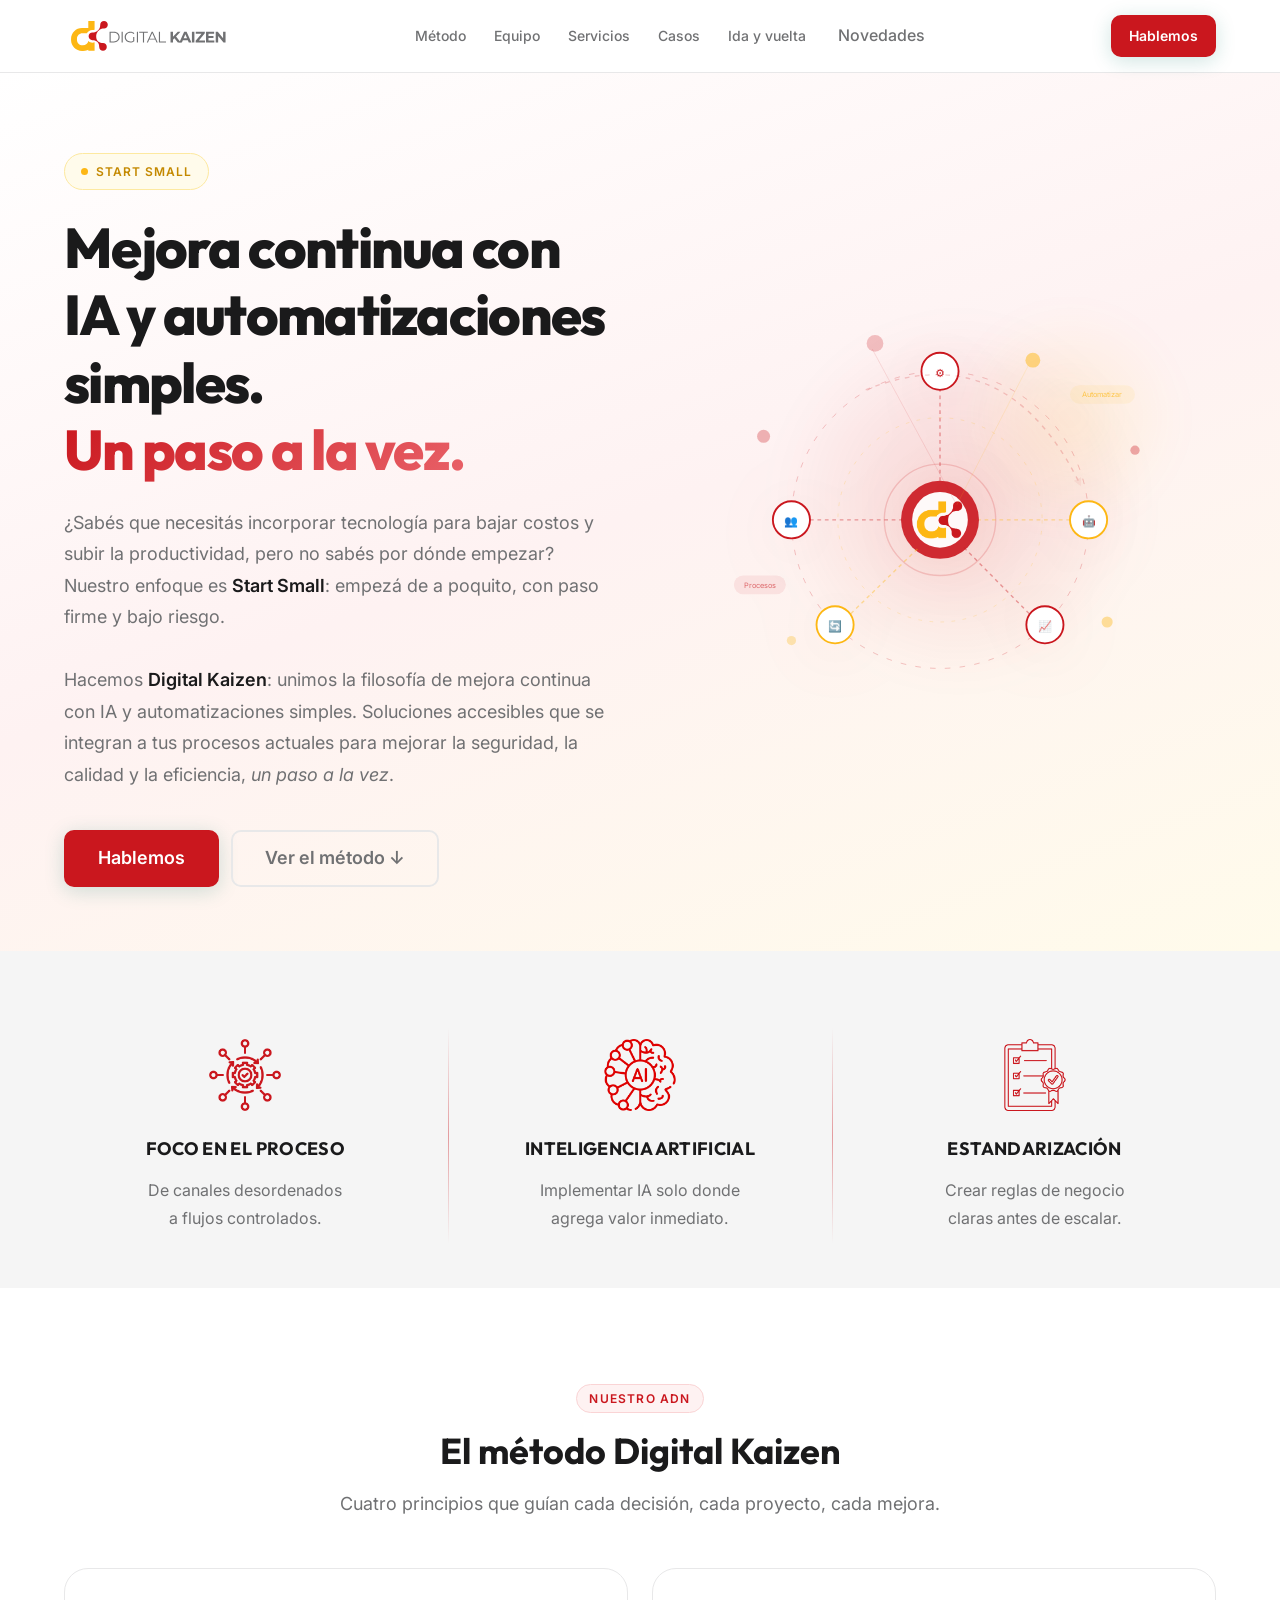
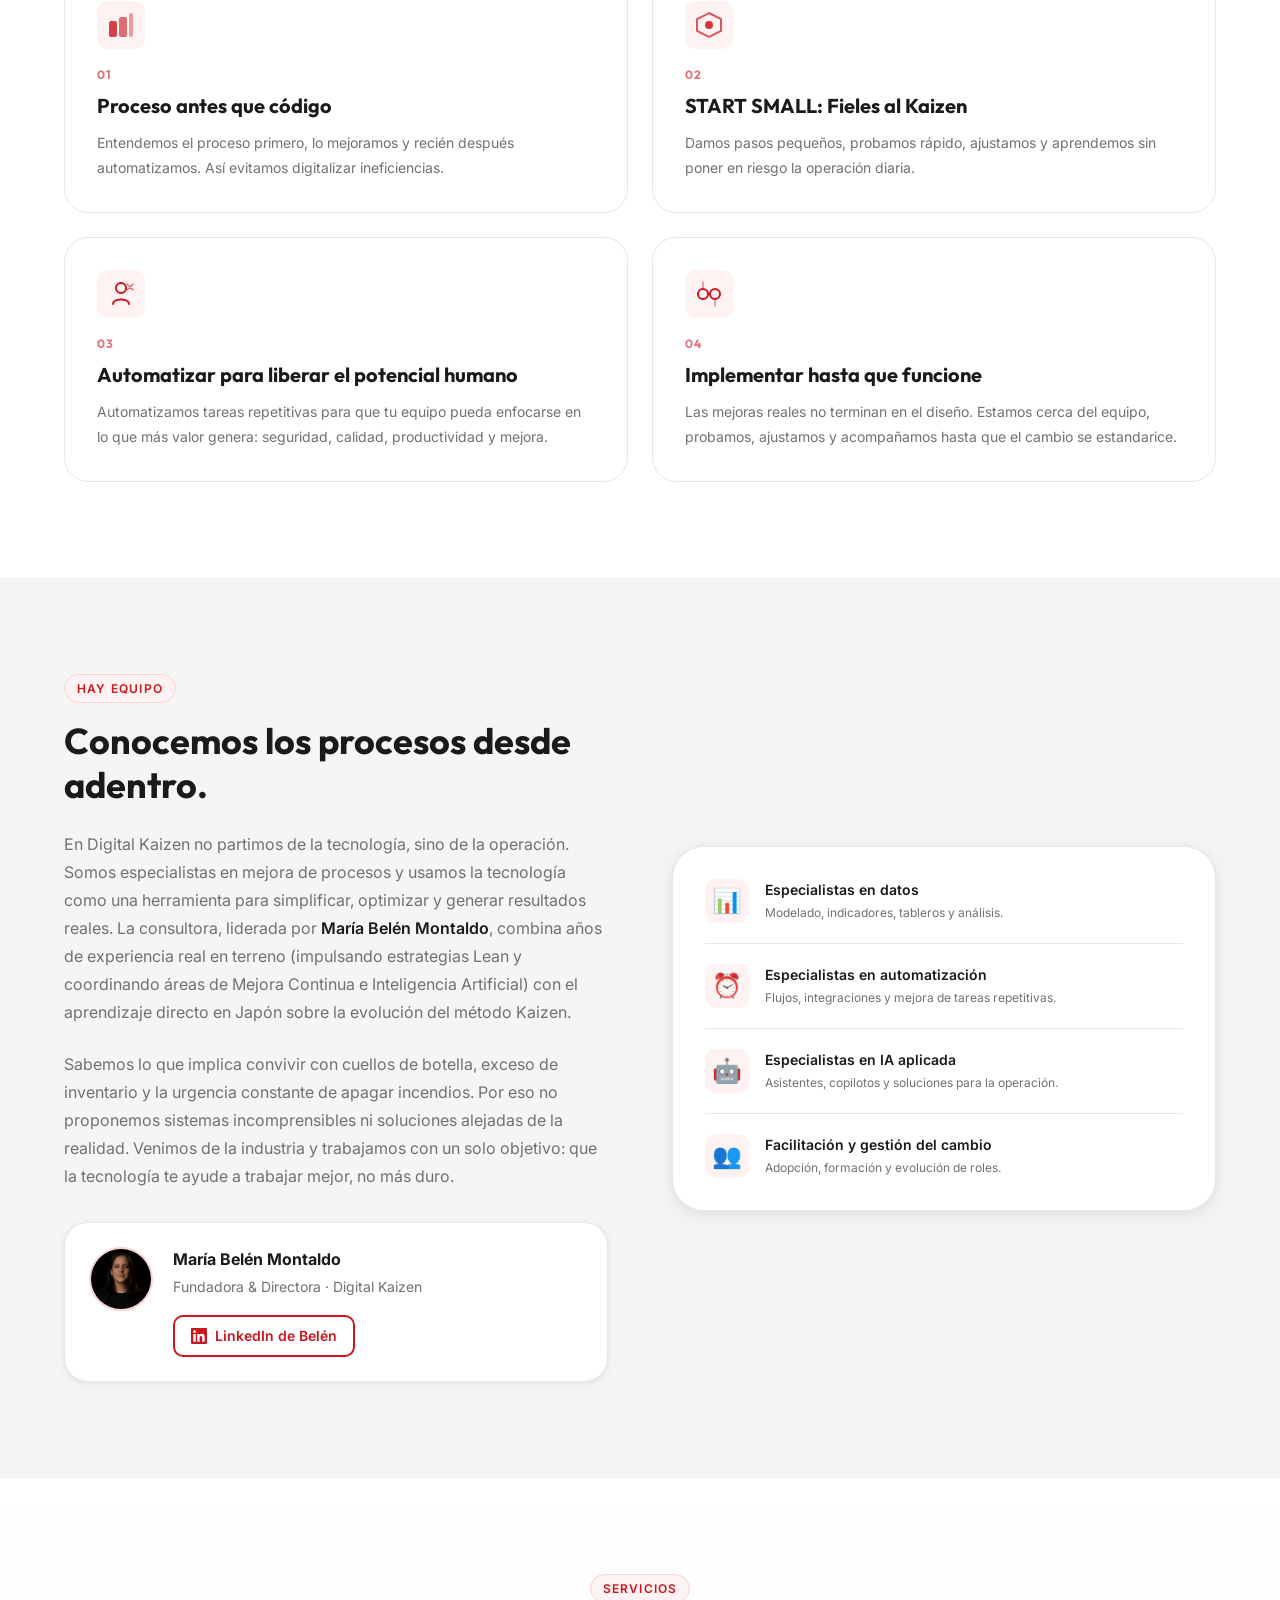
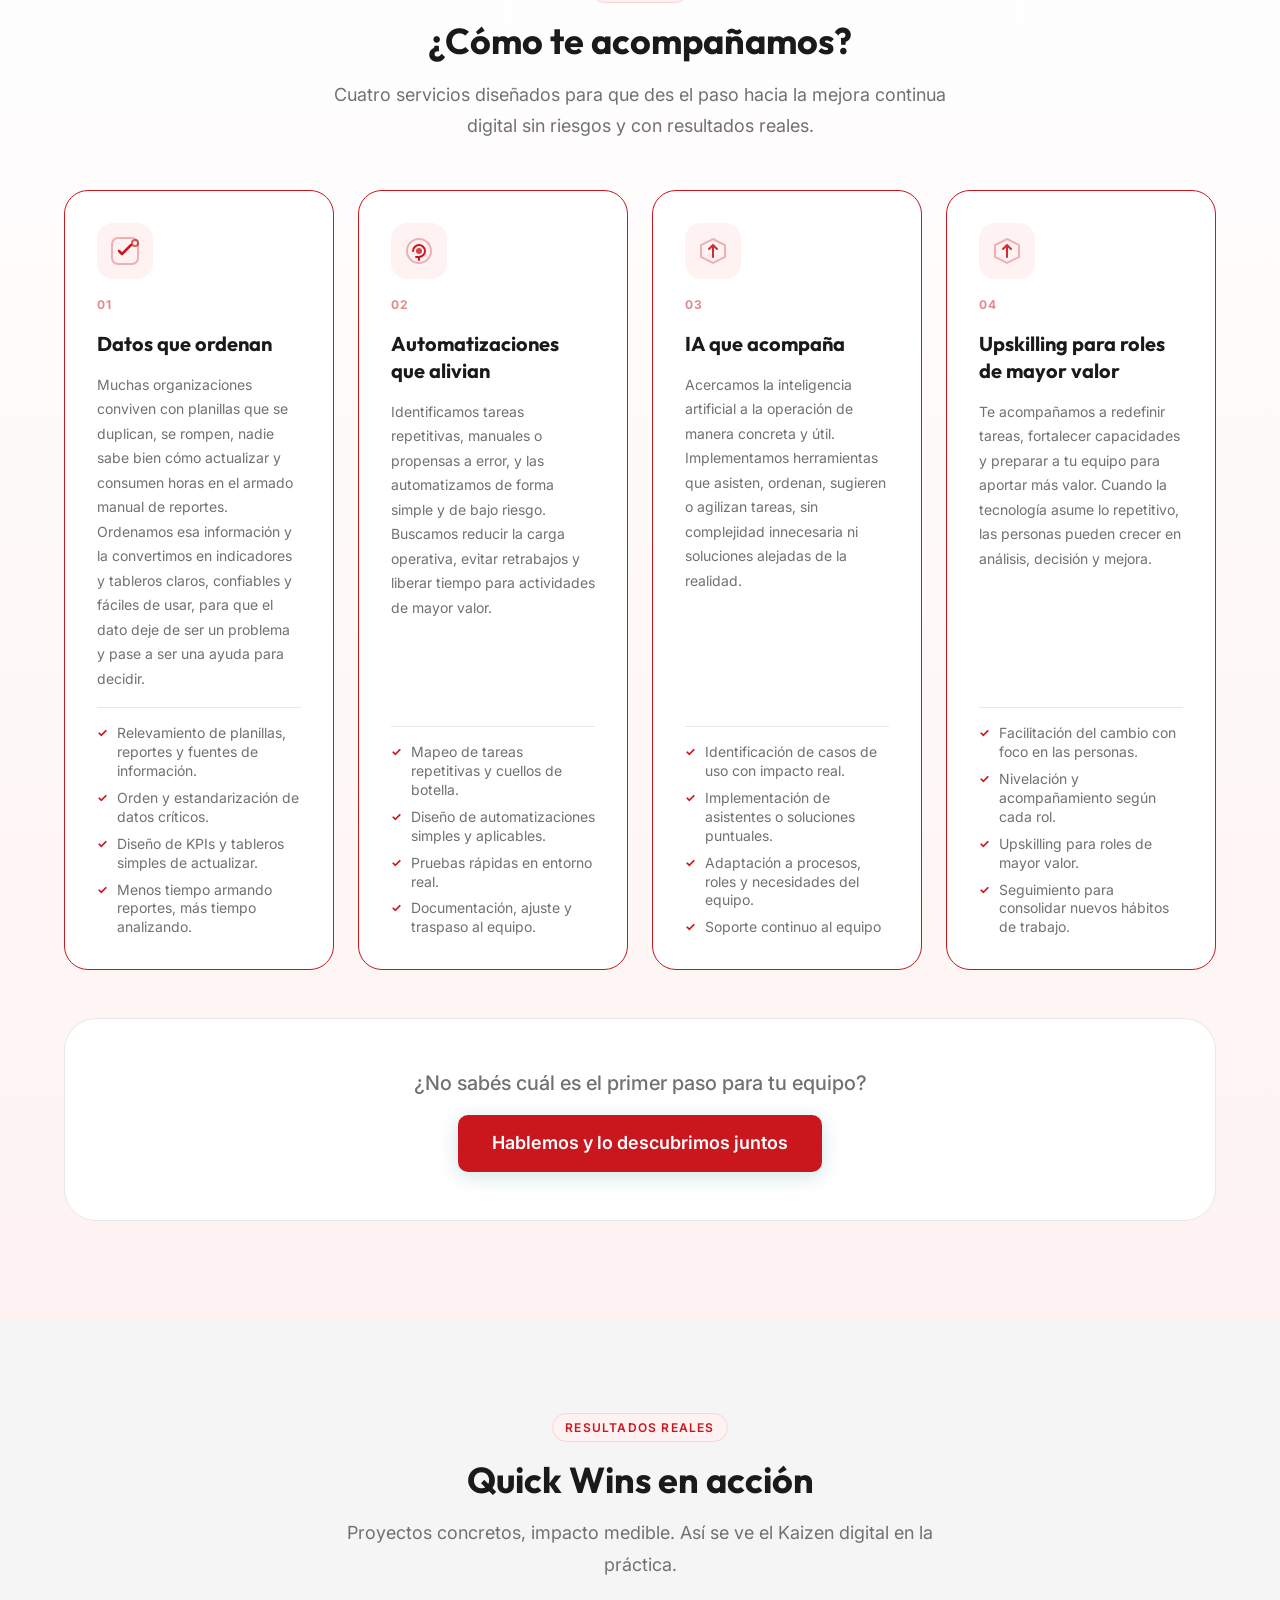
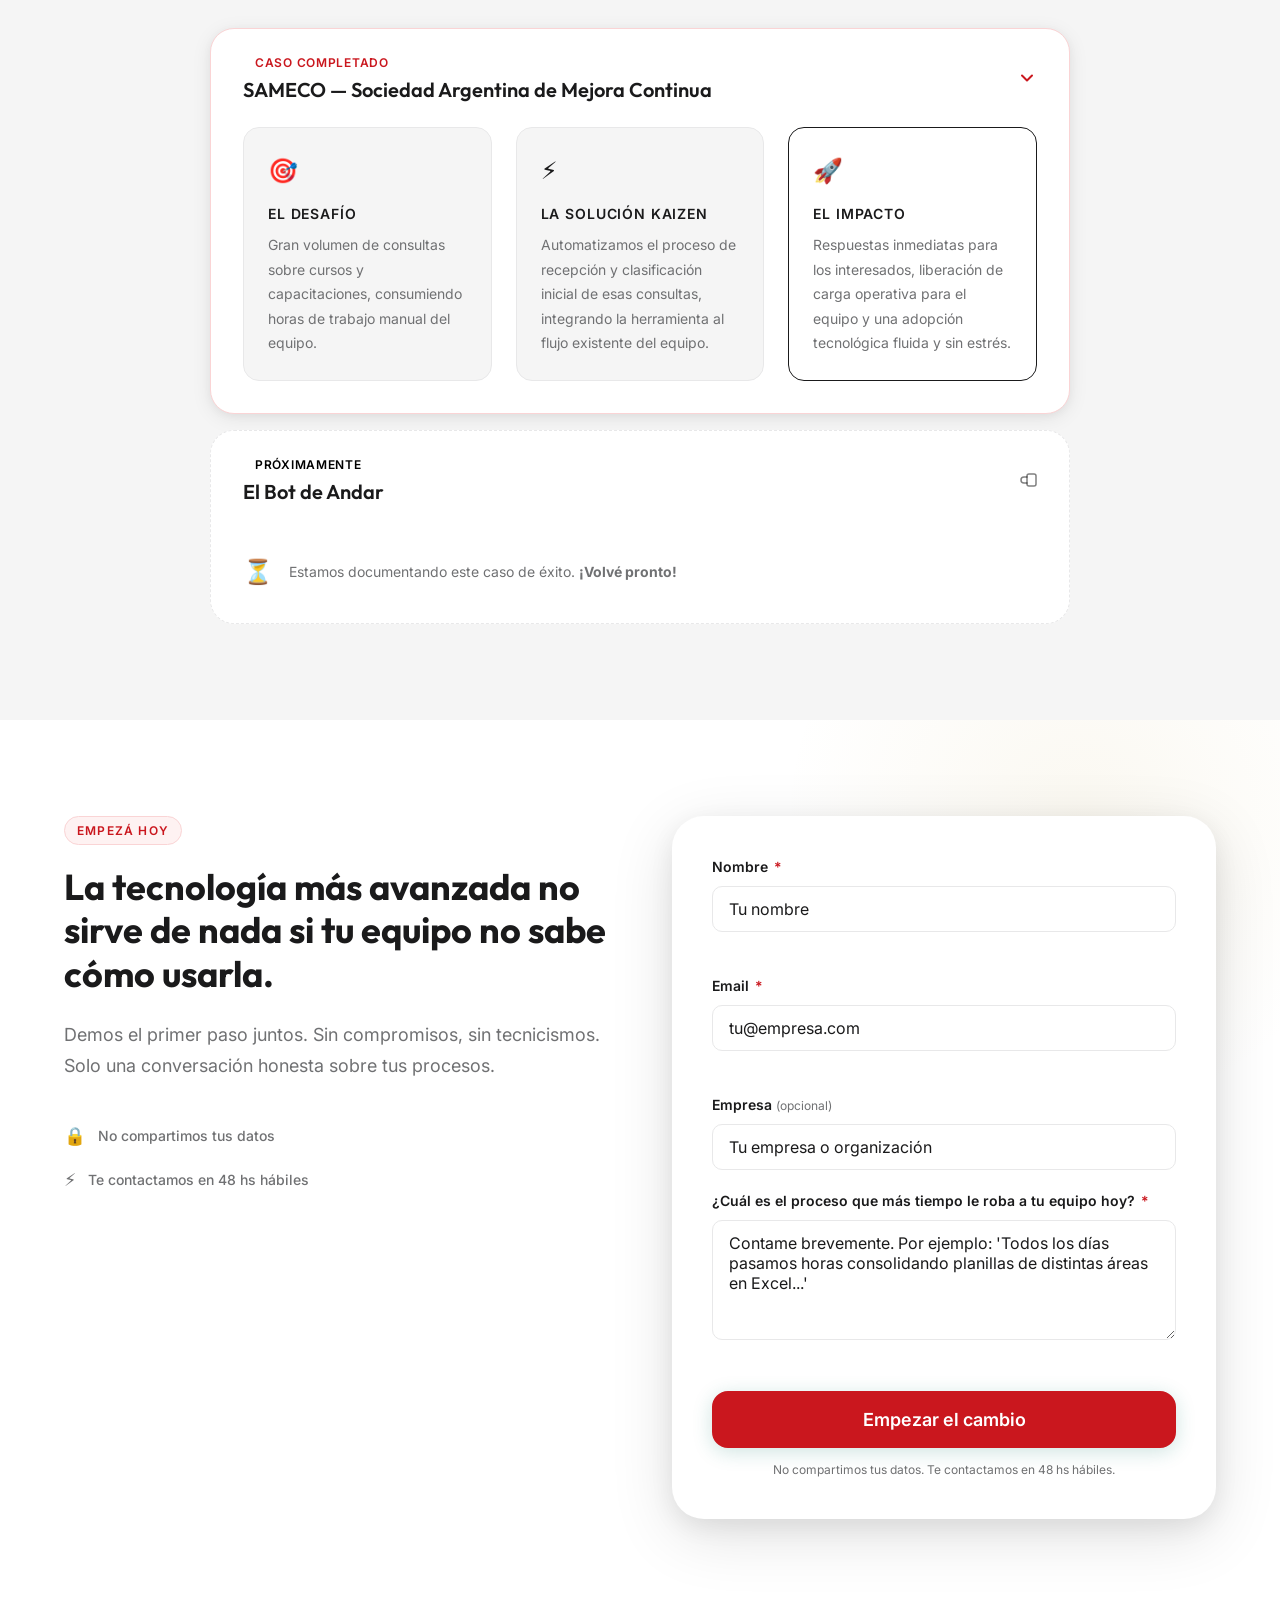
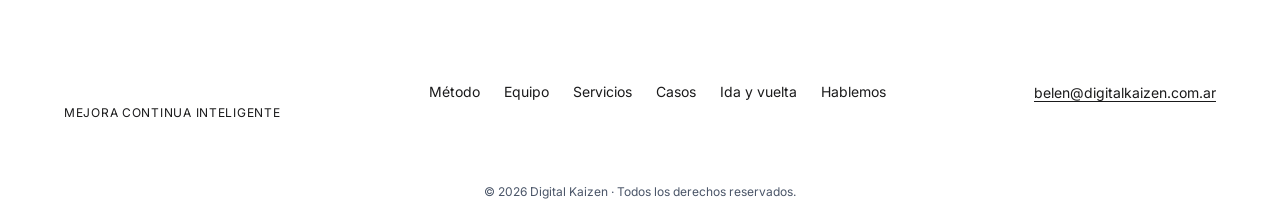
==== index.html @ 9a2557c5 "Cambios generales" ====
<!DOCTYPE html>
<html lang="es">

<head>
  <meta charset="UTF-8" />
  <meta name="viewport" content="width=device-width, initial-scale=1.0" />
  <meta name="description"
    content="Digital Kaizen — Consultora de mejora continua con IA y automatizaciones simples. Pequeñas innovaciones, grandes resultados." />
  <title>Digital Kaizen | Mejora Continua Inteligente</title>
  <link rel="preconnect" href="https://fonts.googleapis.com" />
  <link rel="preconnect" href="https://fonts.gstatic.com" crossorigin />
  <link
    href="https://fonts.googleapis.com/css2?family=Inter:wght@300;400;500;600;700;800&family=Outfit:wght@400;600;700;800&display=swap"
    rel="stylesheet" />
  <link rel="stylesheet" href="style.css?v=5" />
</head>

<body>

  <!-- ==================== HEADER ==================== -->
  <header class="site-header" id="site-header" role="banner">
    <div class="container header-inner">
      <a href="#hero" class="logo" aria-label="Digital Kaizen — inicio">
        <img src="logo.svg" alt="Digital Kaizen" class="logo-img" />
      </a>

      <nav class="nav-desktop" aria-label="Navegación principal">
        <ul role="list">
          <li><a href="#metodo" class="nav-link">Método</a></li>
          <li><a href="#equipo" class="nav-link">Equipo</a></li>
          <li><a href="#servicios" class="nav-link">Servicios</a></li>
          <li><a href="#casos" class="nav-link">Casos</a></li>
          <li><a href="#ida-y-vuelta" class="nav-link">Ida y vuelta</a></li>
          <li><a href="#novedades" class="nav-link mobile-nav-link">Novedades</a></li>

        </ul>
      </nav>

      <a href="#contacto" class="btn btn-primary btn-sm nav-cta" aria-label="Ir al formulario de contacto">Hablemos</a>

      <button class="hamburger" id="hamburger-btn" aria-label="Abrir menú" aria-expanded="false"
        aria-controls="mobile-menu">
        <span class="hamburger-line"></span>
        <span class="hamburger-line"></span>
        <span class="hamburger-line"></span>
      </button>
    </div>

    <!-- Mobile menu -->
    <nav class="nav-mobile" id="mobile-menu" aria-label="Menú móvil" aria-hidden="true">
      <ul role="list">
        <li><a href="#metodo" class="nav-link mobile-nav-link">Método</a></li>
        <li><a href="#equipo" class="nav-link mobile-nav-link">Equipo</a></li>
        <li><a href="#servicios" class="nav-link mobile-nav-link">Servicios</a></li>
        <li><a href="#casos" class="nav-link mobile-nav-link">Casos</a></li>
        <li><a href="#ida-y-vuelta" class="nav-link mobile-nav-link">Ida y vuelta</a></li>
        <li><a href="#novedades" class="nav-link mobile-nav-link">Novedades</a></li>
        <li><a href="#contacto" class="btn btn-primary btn-full">Hablemos</a></li>
      </ul>
    </nav>
  </header>

  <main>

    <!-- ==================== HERO ==================== -->
    <section id="hero" class="section-hero" aria-labelledby="hero-heading">
      <div class="container hero-inner">
        <div class="hero-content">
          <div class="badge-start-small">
            <span class="badge-dot"></span>
            Start Small
          </div>
          <h1 id="hero-heading">
            Mejora continua con IA y automatizaciones simples.<br />
            <span class="hero-accent">Un paso a la vez.<br /></span>
          </h1>
          <p class="hero-subtitle">
            ¿Sabés que necesitás incorporar tecnología para bajar costos y subir la productividad, pero no sabés por
            dónde empezar? Nuestro enfoque es <strong>Start Small</strong>: empezá de a poquito, con paso firme y bajo
            riesgo.
            <br /><br />
            Hacemos <strong>Digital Kaizen</strong>: unimos la filosofía de mejora continua con IA y automatizaciones
            simples. Soluciones accesibles que se integran a tus procesos actuales para mejorar la seguridad, la calidad
            y la eficiencia, <em>un paso a la vez</em>.
          </p>
          <div class="hero-actions">
            <a href="#contacto" class="btn btn-primary btn-lg">Hablemos</a>
            <a href="#metodo" class="btn btn-ghost btn-lg">Ver el método ↓</a>
          </div>
        </div>

        <div class="hero-visual" aria-hidden="true">
          <svg class="hero-svg" id="hero-svg" viewBox="0 0 560 480" xmlns="http://www.w3.org/2000/svg"
            xmlns:xlink="http://www.w3.org/1999/xlink" role="img" aria-label="Ilustración abstracta de mejora continua">
            <!-- Background glow -->
            <defs>
              <radialGradient id="glow1" cx="50%" cy="50%" r="50%">
                <stop offset="0%" stop-color="#ca171e" stop-opacity="0.12" />
                <stop offset="100%" stop-color="#ca171e" stop-opacity="0" />
              </radialGradient>
              <radialGradient id="glow2" cx="50%" cy="50%" r="50%">
                <stop offset="0%" stop-color="#fdb714" stop-opacity="0.10" />
                <stop offset="100%" stop-color="#fdb714" stop-opacity="0" />
              </radialGradient>
              <filter id="blur1">
                <feGaussianBlur stdDeviation="18" />
              </filter>
            </defs>

            <!-- Soft background circles -->
            <circle cx="300" cy="220" r="200" fill="url(#glow1)" filter="url(#blur1)" />
            <circle cx="420" cy="130" r="120" fill="url(#glow2)" filter="url(#blur1)" />

            <!-- Orbit rings -->
            <circle cx="280" cy="240" r="160" fill="none" stroke="#ca171e" stroke-width="1" stroke-dasharray="6 10"
              opacity="0.25" />
            <circle cx="280" cy="240" r="110" fill="none" stroke="#fdb714" stroke-width="1" stroke-dasharray="4 8"
              opacity="0.2" />
            <circle cx="280" cy="240" r="60" fill="none" stroke="#ca171e" stroke-width="1.5" opacity="0.18" />

            <!-- Center node (enlarged, with logo icon) -->
            <circle cx="280" cy="240" r="42" fill="#ca171e" opacity="0.9" />
            <circle cx="280" cy="240" r="30" fill="#fff" opacity="0.97" />
            <image href="logo-icon.png" x="246" y="206" width="68" height="68" />

            <!-- Satellite nodes (each wrapped in <g class="satellite-node"> for mouse follower JS) -->

            <!-- Node 1 (top) — original position: cx=280 cy=80 -->
            <g class="satellite-node" data-ox="280" data-oy="80">
              <line x1="280" y1="98" x2="280" y2="198" stroke="#ca171e" stroke-width="1.5" stroke-dasharray="4 4"
                opacity="0.4" class="satellite-connector" />
              <circle cx="280" cy="80" r="20" fill="#fff" stroke="#ca171e" stroke-width="2" />
              <text x="280" y="86" text-anchor="middle" font-size="12" fill="#ca171e">⚙</text>
            </g>

            <!-- Node 2 (right) — original position: cx=440 cy=240 -->
            <g class="satellite-node" data-ox="440" data-oy="240">
              <line x1="420" y1="240" x2="322" y2="240" stroke="#fdb714" stroke-width="1.5" stroke-dasharray="4 4"
                opacity="0.4" class="satellite-connector" />
              <circle cx="440" cy="240" r="20" fill="#fff" stroke="#fdb714" stroke-width="2" />
              <text x="440" y="246" text-anchor="middle" font-size="12" fill="#fdb714">🤖</text>
            </g>

            <!-- Node 3 (bottom-right) — original position: cx=393 cy=353 -->
            <g class="satellite-node" data-ox="393" data-oy="353">
              <line x1="376" y1="341" x2="305" y2="269" stroke="#ca171e" stroke-width="1.5" stroke-dasharray="4 4"
                opacity="0.4" class="satellite-connector" />
              <circle cx="393" cy="353" r="20" fill="#fff" stroke="#ca171e" stroke-width="2" />
              <text x="393" y="359" text-anchor="middle" font-size="12" fill="#ca171e">📈</text>
            </g>

            <!-- Node 4 (bottom-left) — original position: cx=167 cy=353 -->
            <g class="satellite-node" data-ox="167" data-oy="353">
              <line x1="184" y1="341" x2="258" y2="269" stroke="#fdb714" stroke-width="1.5" stroke-dasharray="4 4"
                opacity="0.4" class="satellite-connector" />
              <circle cx="167" cy="353" r="20" fill="#fff" stroke="#fdb714" stroke-width="2" />
              <text x="167" y="359" text-anchor="middle" font-size="12" fill="#fdb714">🔄</text>
            </g>

            <!-- Node 5 (left) — original position: cx=120 cy=240 -->
            <g class="satellite-node" data-ox="120" data-oy="240">
              <line x1="140" y1="240" x2="238" y2="240" stroke="#ca171e" stroke-width="1.5" stroke-dasharray="4 4"
                opacity="0.4" class="satellite-connector" />
              <circle cx="120" cy="240" r="20" fill="#fff" stroke="#ca171e" stroke-width="2" />
              <text x="120" y="246" text-anchor="middle" font-size="12" fill="#ca171e">👥</text>
            </g>

            <!-- Outer decorative nodes -->
            <circle cx="380" cy="68" r="8" fill="#fdb714" opacity="0.5" />
            <circle cx="490" cy="165" r="5" fill="#ca171e" opacity="0.35" />
            <circle cx="460" cy="350" r="6" fill="#fdb714" opacity="0.4" />
            <circle cx="90" cy="150" r="7" fill="#ca171e" opacity="0.3" />
            <circle cx="120" cy="370" r="5" fill="#fdb714" opacity="0.3" />
            <circle cx="210" cy="50" r="9" fill="#ca171e" opacity="0.25" />

            <!-- Connecting lines to outer nodes -->
            <line x1="298" y1="224" x2="375" y2="74" stroke="#fdb714" stroke-width="1" opacity="0.15" />
            <line x1="298" y1="224" x2="207" y2="56" stroke="#ca171e" stroke-width="1" opacity="0.12" />

            <!-- Kaizen loop arrow (decorative arc) -->
            <path d="M 200 100 Q 350 40 430 200" fill="none" stroke="#ca171e" stroke-width="1.5" stroke-dasharray="5 6"
              opacity="0.2" marker-end="url(#arrowhead)" />
            <defs>
              <marker id="arrowhead" markerWidth="6" markerHeight="6" refX="3" refY="3" orient="auto">
                <path d="M0,0 L0,6 L6,3 z" fill="#ca171e" opacity="0.3" />
              </marker>
            </defs>

            <!-- Label dots floating -->
            <rect x="58" y="300" width="56" height="20" rx="10" fill="#ca171e" opacity="0.08" />
            <text x="86" y="313" text-anchor="middle" font-family="Inter" font-size="8" fill="#ca171e"
              opacity="0.6">Procesos</text>

            <rect x="420" y="95" width="70" height="20" rx="10" fill="#fdb714" opacity="0.08" />
            <text x="455" y="108" text-anchor="middle" font-family="Inter" font-size="8" fill="#fdb714"
              opacity="0.7">Automatizar</text>
          </svg>
        </div>
      </div>


    </section>

    <!-- ==================== PILARES ==================== -->
    <section id="pilares" class="section-pilares" aria-label="Nuestros Pilares">
      <div class="container">
        <div class="pilares-grid">

          <article class="pilar-card">
            <div class="pilar-icon">
              <!-- FOCO EN EL PROCESO -->
              <img src="bpm.png" alt="Foco en el proceso" class="pilar-img" aria-hidden="true" />
            </div>
            <h3 class="pilar-title">FOCO EN EL PROCESO</h3>
            <p class="pilar-text">De canales desordenados<br />a flujos controlados.</p>
          </article>

          <article class="pilar-card">
            <div class="pilar-icon">
              <!-- INTELIGENCIA ARTIFICIAL -->
              <img src="ai.png" alt="Inteligencia Artificial" class="pilar-img" aria-hidden="true" />
            </div>
            <h3 class="pilar-title">INTELIGENCIA ARTIFICIAL</h3>
            <p class="pilar-text">Implementar IA solo donde<br />agrega valor inmediato.</p>
          </article>

          <article class="pilar-card">
            <div class="pilar-icon">
              <!-- ESTANDARIZACIÓN -->
              <img src="compliance.png" alt="Estandarización" class="pilar-img" aria-hidden="true" />
            </div>
            <h3 class="pilar-title">ESTANDARIZACIÓN</h3>
            <p class="pilar-text">Crear reglas de negocio<br />claras antes de escalar.</p>
          </article>

        </div>
      </div>
    </section>

    <!-- ==================== MÉTODO ==================== -->
    <section id="metodo" class="section-metodo" aria-labelledby="metodo-heading">
      <div class="container">
        <div class="section-header">
          <span class="section-tag">Nuestro ADN</span>
          <h2 id="metodo-heading">El método Digital Kaizen</h2>
          <p class="section-intro">Cuatro principios que guían cada decisión, cada proyecto, cada mejora.</p>
        </div>

        <div class="cards-grid-2x2" role="list">
          <article class="method-card" role="listitem">
            <div class="card-icon" aria-hidden="true">
              <svg width="28" height="28" viewBox="0 0 28 28" fill="none">
                <rect x="2" y="10" width="8" height="16" rx="2" fill="currentColor" opacity="0.8" />
                <rect x="12" y="6" width="8" height="20" rx="2" fill="currentColor" opacity="0.6" />
                <rect x="22" y="2" width="4" height="24" rx="2" fill="currentColor" opacity="0.4" />
              </svg>
            </div>
            <div class="card-num">01</div>
            <h3 class="card-title">Proceso antes que código</h3>
            <p class="card-text">Entendemos el proceso primero, lo mejoramos y recién después automatizamos. Así
              evitamos digitalizar ineficiencias.
            </p>
          </article>

          <article class="method-card" role="listitem">
            <div class="card-icon" aria-hidden="true">
              <svg width="28" height="28" viewBox="0 0 28 28" fill="none">
                <path d="M14 2 L26 8 L26 20 L14 26 L2 20 L2 8 Z" stroke="currentColor" stroke-width="2" fill="none"
                  opacity="0.7" />
                <circle cx="14" cy="14" r="4" fill="currentColor" opacity="0.85" />
              </svg>
            </div>
            <div class="card-num">02</div>
            <h3 class="card-title">START SMALL: Fieles al Kaizen</h3>
            <p class="card-text">Damos pasos pequeños, probamos rápido, ajustamos y aprendemos sin poner en riesgo la
              operación diaria.
            </p>
          </article>

          <article class="method-card" role="listitem">
            <div class="card-icon" aria-hidden="true">
              <svg width="28" height="28" viewBox="0 0 28 28" fill="none">
                <circle cx="14" cy="8" r="5" stroke="currentColor" stroke-width="2" fill="none" />
                <path d="M6 24 C6 18 22 18 22 24" stroke="currentColor" stroke-width="2" fill="none"
                  stroke-linecap="round" />
                <path d="M20 4 L26 10 M26 4 L20 10" stroke="currentColor" stroke-width="1.5" stroke-linecap="round"
                  opacity="0.6" />
              </svg>
            </div>
            <div class="card-num">03</div>
            <h3 class="card-title">Automatizar para liberar el potencial humano</h3>
            <p class="card-text">Automatizamos tareas repetitivas para que tu equipo pueda enfocarse en lo que más valor
              genera: seguridad, calidad, productividad y mejora.
            </p>
          </article>

          <article class="method-card" role="listitem">
            <div class="card-icon" aria-hidden="true">
              <svg width="28" height="28" viewBox="0 0 28 28" fill="none">
                <circle cx="8" cy="14" r="5" stroke="currentColor" stroke-width="2" fill="none" />
                <circle cx="20" cy="14" r="5" stroke="currentColor" stroke-width="2" fill="none" />
                <path d="M13 14 L15 14" stroke="currentColor" stroke-width="2" stroke-linecap="round" />
                <path d="M8 2 L8 9" stroke="currentColor" stroke-width="1.5" stroke-linecap="round" opacity="0.5" />
                <path d="M20 19 L20 26" stroke="currentColor" stroke-width="1.5" stroke-linecap="round" opacity="0.5" />
              </svg>
            </div>
            <div class="card-num">04</div>
            <h3 class="card-title">Implementar hasta que funcione</h3>
            <p class="card-text">Las mejoras reales no terminan en el diseño. Estamos cerca del equipo, probamos,
              ajustamos y acompañamos hasta que el cambio se estandarice.</p>
          </article>
        </div>
      </div>
    </section>

    <!-- ==================== EQUIPO ==================== -->
    <section id="equipo" class="section-equipo" aria-labelledby="equipo-heading">
      <div class="container equipo-inner">
        <div class="equipo-content">
          <span class="section-tag">Hay equipo</span>
          <h2 id="equipo-heading">Conocemos los procesos desde adentro.</h2>
          <p class="equipo-text">
            En Digital Kaizen no partimos de la tecnología, sino de la operación. Somos especialistas en mejora de
            procesos y usamos la tecnología como una herramienta para simplificar, optimizar y generar resultados
            reales.
            La consultora, liderada por <strong>María Belén Montaldo</strong>, combina años de experiencia real en
            terreno (impulsando estrategias Lean y coordinando áreas de Mejora Continua e Inteligencia Artificial) con
            el aprendizaje directo en Japón sobre la evolución del método Kaizen.
          </p>
          <p class="equipo-text">
            Sabemos lo que implica convivir con cuellos de botella, exceso de inventario y la urgencia constante de
            apagar incendios. Por eso no proponemos sistemas incomprensibles ni soluciones alejadas de la realidad.
            Venimos de la industria y trabajamos con un solo objetivo: que la tecnología te ayude a trabajar mejor, no
            más duro.
          </p>

          <div class="equipo-profile">
            <div class="avatar" aria-label="María Belén Montaldo">
              <img src="belen.png" alt="María Belén Montaldo" class="avatar-img" />
            </div>
            <div class="profile-info">
              <strong class="profile-name">María Belén Montaldo</strong>
              <span class="profile-role">Fundadora & Directora · Digital Kaizen</span>
              <a href="https://www.linkedin.com/in/belenmontaldo/" target="_blank" rel="noopener noreferrer"
                class="btn btn-secondary btn-sm linkedin-btn"
                aria-label="Ver perfil de Belén Montaldo en LinkedIn (abre en nueva pestaña)">
                <svg width="16" height="16" viewBox="0 0 24 24" fill="currentColor" aria-hidden="true">
                  <path
                    d="M20.447 20.452h-3.554v-5.569c0-1.328-.027-3.037-1.852-3.037-1.853 0-2.136 1.445-2.136 2.939v5.667H9.351V9h3.414v1.561h.046c.477-.9 1.637-1.85 3.37-1.85 3.601 0 4.267 2.37 4.267 5.455v6.286zM5.337 7.433c-1.144 0-2.063-.926-2.063-2.065 0-1.138.92-2.063 2.063-2.063 1.14 0 2.064.925 2.064 2.063 0 1.139-.925 2.065-2.064 2.065zm1.782 13.019H3.555V9h3.564v11.452zM22.225 0H1.771C.792 0 0 .774 0 1.729v20.542C0 23.227.792 24 1.771 24h20.451C23.2 24 24 23.227 24 22.271V1.729C24 .774 23.2 0 22.222 0h.003z" />
                </svg>
                LinkedIn de Belén
              </a>
            </div>
          </div>
        </div>

        <div class="equipo-visual" aria-hidden="true">
          <div class="equipo-card-bg">
            <div class="ekv-item">
              <div class="ekv-icon">📊</div>
              <div>
                <strong>Especialistas en datos</strong>
                <span>Modelado, indicadores, tableros y análisis.</span>
              </div>
            </div>
            <div class="ekv-item">
              <div class="ekv-icon">⏰</div>
              <div>
                <strong>Especialistas en automatización</strong>
                <span>Flujos, integraciones y mejora de tareas repetitivas.</span>
              </div>
            </div>
            <div class="ekv-item">
              <div class="ekv-icon">🤖</div>
              <div>
                <strong>Especialistas en IA aplicada</strong>
                <span>Asistentes, copilotos y soluciones para la operación.</span>
              </div>
            </div>
            <div class="ekv-item">
              <div class="ekv-icon">👥</div>
              <div>
                <strong>Facilitación y gestión del cambio</strong>
                <span>Adopción, formación y evolución de roles.</span>
              </div>
            </div>
          </div>
        </div>
      </div>
    </section>

    <!-- ==================== SERVICIOS ==================== -->
    <section id="servicios" class="section-servicios" aria-labelledby="servicios-heading">
      <div class="container">
        <div class="section-header">
          <span class="section-tag">Servicios</span>
          <h2 id="servicios-heading">¿Cómo te acompañamos?</h2>
          <p class="section-intro">Cuatro servicios diseñados para que des el paso hacia la mejora continua digital sin
            riesgos y con resultados reales.</p>
        </div>

        <div class="servicios-grid" role="list">
          <article class="servicio-card" role="listitem">
            <div class="servicio-icon" aria-hidden="true">
              <svg width="32" height="32" viewBox="0 0 32 32" fill="none">
                <rect x="3" y="3" width="26" height="26" rx="6" stroke="currentColor" stroke-width="2" fill="none"
                  opacity="0.3" />
                <path d="M10 16 L13 19 L22 10" stroke="currentColor" stroke-width="2.5" stroke-linecap="round"
                  stroke-linejoin="round" />
                <circle cx="26" cy="8" r="4" fill="currentColor" opacity="0.7" />
                <circle cx="26" cy="8" r="2" fill="white" />
              </svg>
            </div>
            <div class="servicio-num" aria-hidden="true">01</div>
            <h3 class="servicio-title">Datos que ordenan</h3>
            <p class="servicio-desc">Muchas organizaciones conviven con planillas que se duplican, se rompen, nadie sabe
              bien cómo actualizar y consumen horas en el armado manual de reportes. Ordenamos esa información y la
              convertimos en indicadores y tableros claros, confiables y fáciles de usar, para que el dato deje de ser
              un problema y pase a ser una ayuda para decidir.
            </p>
            <ul class="servicio-bullets" aria-label="Qué incluye">
              <li>Relevamiento de planillas, reportes y fuentes de información.</li>
              <li>Orden y estandarización de datos críticos.</li>
              <li>Diseño de KPIs y tableros simples de actualizar.</li>
              <li>Menos tiempo armando reportes, más tiempo analizando.</li>
            </ul>
          </article>

          <article class="servicio-card" role="listitem">
            <div class="servicio-icon" aria-hidden="true">
              <svg width="32" height="32" viewBox="0 0 32 32" fill="none">
                <circle cx="16" cy="16" r="12" stroke="currentColor" stroke-width="2" fill="none" opacity="0.3" />
                <path d="M10 16 C10 12.5 13 10 16 10 C19 10 22 12.5 22 16 C22 19.5 19 22 16 22" stroke="currentColor"
                  stroke-width="2" stroke-linecap="round" fill="none" />
                <path d="M13 22 L16 22 L16 25" stroke="currentColor" stroke-width="2" stroke-linecap="round"
                  stroke-linejoin="round" fill="none" />
                <circle cx="16" cy="16" r="3" fill="currentColor" opacity="0.8" />
              </svg>
            </div>
            <div class="servicio-num" aria-hidden="true">02</div>
            <h3 class="servicio-title">Automatizaciones que alivian</h3>
            <p class="servicio-desc">Identificamos tareas repetitivas, manuales o propensas a error, y las automatizamos
              de forma simple y de bajo riesgo. Buscamos reducir la carga operativa, evitar retrabajos y liberar tiempo
              para actividades de mayor valor.</p>
            <ul class="servicio-bullets" aria-label="Qué incluye">
              <li>Mapeo de tareas repetitivas y cuellos de botella.</li>
              <li>Diseño de automatizaciones simples y aplicables.</li>
              <li>Pruebas rápidas en entorno real.</li>
              <li>Documentación, ajuste y traspaso al equipo.</li>
            </ul>
          </article>

          <article class="servicio-card" role="listitem">
            <div class="servicio-icon" aria-hidden="true">
              <svg width="32" height="32" viewBox="0 0 32 32" fill="none">
                <path d="M16 4 L28 10 L28 22 L16 28 L4 22 L4 10 Z" stroke="currentColor" stroke-width="2" fill="none"
                  opacity="0.3" />
                <path d="M12 14 L16 10 L20 14 M16 10 L16 22" stroke="currentColor" stroke-width="2"
                  stroke-linecap="round" stroke-linejoin="round" fill="none" opacity="0.9" />
              </svg>
            </div>
            <div class="servicio-num" aria-hidden="true">03</div>
            <h3 class="servicio-title">IA que acompaña</h3>
            <p class="servicio-desc">Acercamos la inteligencia artificial a la operación de manera concreta y útil.
              Implementamos herramientas que asisten, ordenan, sugieren o agilizan tareas, sin complejidad innecesaria
              ni soluciones alejadas de la realidad.</p>
            <ul class="servicio-bullets" aria-label="Qué incluye">
              <li>Identificación de casos de uso con impacto real.</li>
              <li>Implementación de asistentes o soluciones puntuales.</li>
              <li>Adaptación a procesos, roles y necesidades del equipo.</li>
              <li>Soporte continuo al equipo</li>
            </ul>
          </article>

          <article class="servicio-card" role="listitem">
            <div class="servicio-icon" aria-hidden="true">
              <svg width="32" height="32" viewBox="0 0 32 32" fill="none">
                <path d="M16 4 L28 10 L28 22 L16 28 L4 22 L4 10 Z" stroke="currentColor" stroke-width="2" fill="none"
                  opacity="0.3" />
                <path d="M12 14 L16 10 L20 14 M16 10 L16 22" stroke="currentColor" stroke-width="2"
                  stroke-linecap="round" stroke-linejoin="round" fill="none" opacity="0.9" />
              </svg>
            </div>
            <div class="servicio-num" aria-hidden="true">04</div>
            <h3 class="servicio-title">Upskilling para roles de mayor valor</h3>
            <p class="servicio-desc">Te acompañamos a redefinir tareas, fortalecer capacidades y preparar a tu equipo
              para aportar más valor. Cuando la tecnología asume lo repetitivo, las personas pueden crecer en análisis,
              decisión y mejora.
            </p>
            <ul class="servicio-bullets" aria-label="Qué incluye">
              <li>Facilitación del cambio con foco en las personas.</li>
              <li>Nivelación y acompañamiento según cada rol.</li>
              <li>Upskilling para roles de mayor valor.</li>
              <li>Seguimiento para consolidar nuevos hábitos de trabajo.</li>
            </ul>
          </article>
        </div>

        <div class="servicios-cta">
          <p>¿No sabés cuál es el primer paso para tu equipo?</p>
          <a href="#contacto" class="btn btn-primary btn-lg">Hablemos y lo descubrimos juntos</a>
        </div>
      </div>
    </section>

    <!-- ==================== CASOS ==================== -->
    <section id="casos" class="section-casos" aria-labelledby="casos-heading">
      <div class="container">
        <div class="section-header">
          <span class="section-tag">Resultados reales</span>
          <h2 id="casos-heading">Quick Wins en acción</h2>
          <p class="section-intro">Proyectos concretos, impacto medible. Así se ve el Kaizen digital en la práctica.</p>
        </div>

        <div class="accordion" role="list" id="casos-accordion">
          <!-- Caso 1: SAMECO -->
          <article class="accordion-item accordion-item--open" role="listitem">
            <button class="accordion-trigger" aria-expanded="true" aria-controls="caso-1-content" id="caso-1-trigger">
              <div class="accordion-header-inner">
                <span class="caso-badge">Caso completado</span>
                <span class="accordion-title">SAMECO — Sociedad Argentina de Mejora Continua</span>
              </div>
              <span class="accordion-icon" aria-hidden="true">
                <svg width="20" height="20" viewBox="0 0 20 20" fill="none">
                  <path d="M5 7.5 L10 12.5 L15 7.5" stroke="currentColor" stroke-width="2" stroke-linecap="round"
                    stroke-linejoin="round" />
                </svg>
              </span>
            </button>
            <div class="accordion-content" id="caso-1-content" aria-labelledby="caso-1-trigger" role="region">
              <div class="caso-grid">
                <div class="caso-block">
                  <div class="caso-block-icon" aria-hidden="true">🎯</div>
                  <h4>El desafío</h4>
                  <p>Gran volumen de consultas sobre cursos y capacitaciones, consumiendo horas de trabajo manual del
                    equipo.</p>
                </div>
                <div class="caso-block">
                  <div class="caso-block-icon" aria-hidden="true">⚡</div>
                  <h4>La solución Kaizen</h4>
                  <p>Automatizamos el proceso de recepción y clasificación inicial de esas consultas, integrando la
                    herramienta al flujo existente del equipo.</p>
                </div>
                <div class="caso-block caso-block--impact">
                  <div class="caso-block-icon" aria-hidden="true">🚀</div>
                  <h4>El impacto</h4>
                  <p>Respuestas inmediatas para los interesados, liberación de carga operativa para el equipo y una
                    adopción tecnológica fluida y sin estrés.</p>
                </div>
              </div>
            </div>
          </article>

          <!-- Caso 2: Bot de Andar (Próximamente) -->
          <article class="accordion-item accordion-item--soon" role="listitem">
            <button class="accordion-trigger accordion-trigger--disabled" aria-expanded="false"
              aria-controls="caso-2-content" id="caso-2-trigger" aria-disabled="true">
              <div class="accordion-header-inner">
                <span class="caso-badge caso-badge--soon">Próximamente</span>
                <span class="accordion-title">El Bot de Andar</span>
              </div>
              <span class="accordion-icon accordion-icon--lock" aria-hidden="true">
                <svg width="18" height="18" viewBox="0 0 18 18" fill="none">
                  <rect x="3" y="8" width="12" height="9" rx="2" stroke="currentColor" stroke-width="1.5" fill="none"
                    opacity="0.5" />
                  <path d="M6 8 V5 C6 3.34 7.34 2 9 2 C10.66 2 12 3.34 12 5 V8" stroke="currentColor" stroke-width="1.5"
                    stroke-linecap="round" fill="none" opacity="0.5" />
                </svg>
              </span>
            </button>
            <div class="accordion-content accordion-content--soon" id="caso-2-content" aria-labelledby="caso-2-trigger"
              role="region">
              <div class="caso-soon-msg">
                <div class="caso-soon-icon" aria-hidden="true">⏳</div>
                <p>Estamos documentando este caso de éxito. <strong>¡Volvé pronto!</strong></p>
              </div>
            </div>
          </article>
        </div>

        <!-- Empty state (hidden, shown via JS if no cases) -->
        <div class="casos-empty" id="casos-empty" hidden aria-live="polite">
          <p class="casos-empty-text">Estamos documentando nuestros primeros quick wins. ¿Querés que el tuyo sea el
            próximo?</p>
          <a href="#contacto" class="btn btn-primary">Hablemos</a>
        </div>
      </div>
    </section>

    <!-- ==================== CONTACTO ==================== -->
    <section id="contacto" class="section-contacto" aria-labelledby="contacto-heading">
      <div class="container contacto-inner">
        <div class="contacto-copy">
          <span class="section-tag">Empezá hoy</span>
          <h2 id="contacto-heading" style="color: #1a1a1b;">La tecnología más avanzada no sirve de nada si tu
            equipo no sabe cómo usarla.</h2>
          <p class="contacto-sub">Demos el primer paso juntos. Sin compromisos, sin tecnicismos. Solo una conversación
            honesta sobre tus procesos.</p>

          <div class="contacto-guarantees">
            <div class="guarantee-item">
              <span class="guarantee-icon" aria-hidden="true">🔒</span>
              <span>No compartimos tus datos</span>
            </div>
            <div class="guarantee-item">
              <span class="guarantee-icon" aria-hidden="true">⚡</span>
              <span>Te contactamos en 48 hs hábiles</span>
            </div>
          </div>
        </div>

        <div class="contacto-form-wrapper">
          <form id="contact-form" class="contact-form" novalidate aria-label="Formulario de contacto">
            <!-- Honeypot anti-spam -->
            <div class="honeypot" aria-hidden="true">
              <label for="website">Sitio web</label>
              <input type="text" id="website" name="website" tabindex="-1" autocomplete="off" />
            </div>

            <div class="form-group">
              <label for="nombre" class="form-label">Nombre <span aria-label="requerido"
                  class="required-star">*</span></label>
              <input type="text" id="nombre" name="nombre" class="form-input" placeholder="Tu nombre" required
                minlength="2" autocomplete="name" aria-describedby="nombre-error" />
              <span class="form-error" id="nombre-error" role="alert" aria-live="polite"></span>
            </div>

            <div class="form-group">
              <label for="email" class="form-label">Email <span aria-label="requerido"
                  class="required-star">*</span></label>
              <input type="email" id="email" name="email" class="form-input" placeholder="tu@empresa.com" required
                autocomplete="email" aria-describedby="email-error" />
              <span class="form-error" id="email-error" role="alert" aria-live="polite"></span>
            </div>

            <div class="form-group">
              <label for="empresa" class="form-label">Empresa <span class="optional-label">(opcional)</span></label>
              <input type="text" id="empresa" name="empresa" class="form-input" placeholder="Tu empresa o organización"
                autocomplete="organization" />
            </div>

            <div class="form-group">
              <label for="proceso" class="form-label">
                ¿Cuál es el proceso que más tiempo le roba a tu equipo hoy?
                <span aria-label="requerido" class="required-star">*</span>
              </label>
              <textarea id="proceso" name="proceso" class="form-input form-textarea"
                placeholder="Contame brevemente. Por ejemplo: 'Todos los días pasamos horas consolidando planillas de distintas áreas en Excel...'"
                required minlength="10" rows="4" aria-describedby="proceso-error"></textarea>
              <span class="form-error" id="proceso-error" role="alert" aria-live="polite"></span>
            </div>

            <div class="form-footer">
              <button type="submit" class="btn btn-primary btn-xl btn-submit" id="submit-btn">
                <span class="btn-text">Empezar el cambio</span>
                <span class="btn-spinner" aria-hidden="true" hidden></span>
              </button>
              <p class="form-legal">No compartimos tus datos. Te contactamos en 48 hs hábiles.</p>
            </div>

          </form>

          <!-- Success State -->
          <div id="form-success" class="form-success-state" hidden>
            <div class="success-icon" aria-hidden="true">
              <svg width="48" height="48" viewBox="0 0 24 24" fill="none" stroke="#22c55e" stroke-width="2"
                stroke-linecap="round" stroke-linejoin="round">
                <path d="M22 11.08V12a10 10 0 1 1-5.93-9.14"></path>
                <polyline points="22 4 12 14.01 9 11.01"></polyline>
              </svg>
            </div>
            <h3>Tu mensaje ha sido enviado con éxito.</h3>
            <p>Muchas gracias por contactarnos. Te responderemos a la brevedad.</p>
            <button class="btn btn-outline" id="form-reset-btn" type="button">Enviar otro mensaje</button>
          </div>

        </div>
      </div>
    </section>

  </main>

  <!-- ==================== FOOTER ==================== -->
  <footer class="site-footer" role="contentinfo">
    <div class="container footer-inner">
      <div class="footer-brand">
        <a href="#hero" class="logo footer-logo" aria-label="Digital Kaizen — volver al inicio">
          <img src="logo.svg" alt="Digital Kaizen" class="logo-img logo-img--footer" />
        </a>
        <p class="footer-tagline">Mejora Continua Inteligente</p>
      </div>
      <nav class="footer-nav" aria-label="Navegación del pie de página">
        <a href="#metodo" class="footer-link">Método</a>
        <a href="#equipo" class="footer-link">Equipo</a>
        <a href="#servicios" class="footer-link">Servicios</a>
        <a href="#casos" class="footer-link">Casos</a>
        <a href="#ida-y-vuelta" class="footer-link">Ida y vuelta</a>
        <a href="#contacto" class="footer-link">Hablemos</a>
      </nav>
      <div class="footer-contact">
        <a href="mailto:belen@digitalkaizen.com.ar" class="footer-email">belen@digitalkaizen.com.ar</a>
      </div>
    </div>
    <div class="footer-bottom">
      <div class="container">
        <p>&copy; <span id="footer-year"></span> Digital Kaizen · Todos los derechos reservados.</p>
      </div>
    </div>
  </footer>

  <script src="main.js"></script>
</body>

</html>
---- style.css ----
/* =========================================================
   DIGITAL KAIZEN — Design System & Landing Page Styles
   ========================================================= */

/* === 1. CSS CUSTOM PROPERTIES (DESIGN TOKENS) === */
:root {
  /* Colors — Brand Palette: Red · Yellow · Gray */
  --clr-red-900: #6b0b0e;
  --clr-red-800: #9c1015;
  --clr-red-700: #ca171e;
  /* PRIMARY BRAND RED */
  --clr-red-600: #d93137;
  --clr-red-400: #e96269;
  --clr-red-100: #fad4d5;
  --clr-red-50: #fef2f2;

  --clr-yellow-700: #c48900;
  --clr-yellow-600: #dba500;
  --clr-yellow-500: #fdb714;
  /* ACCENT BRAND YELLOW */
  --clr-yellow-200: #fde9a0;
  --clr-yellow-50: #fffbeb;

  --clr-gray-950: #1a1a1b;
  --clr-gray-900: #2a2a2b;
  --clr-gray-800: #3d3d3f;
  --clr-gray-700: #707173;
  /* NEUTRAL BRAND GRAY */
  --clr-gray-500: #8f9091;
  --clr-gray-400: #aeafb0;
  --clr-gray-300: #c8c9ca;
  --clr-gray-100: #e8e8e9;
  --clr-gray-50: #f5f5f5;
  --clr-white: #ffffff;

  --clr-success: #16a34a;
  --clr-error: var(--clr-red-700);
  --clr-warning: var(--clr-yellow-500);

  /* Semantic */
  --color-primary: var(--clr-red-700);
  --color-primary-dark: var(--clr-red-900);
  --color-accent: var(--clr-yellow-500);
  --color-text: var(--clr-gray-950);
  --color-text-muted: var(--clr-gray-700);
  --color-bg: var(--clr-white);
  --color-bg-soft: var(--clr-gray-50);
  --color-bg-teal: var(--clr-red-50);
  --color-border: var(--clr-gray-100);

  /* Typography */
  --font-sans: 'Inter', system-ui, -apple-system, sans-serif;
  --font-display: 'Outfit', 'Inter', sans-serif;

  --fs-xs: 0.75rem;
  --fs-sm: 0.875rem;
  --fs-base: 1rem;
  --fs-md: 1.125rem;
  --fs-lg: 1.25rem;
  --fs-xl: 1.5rem;
  --fs-2xl: 1.875rem;
  --fs-3xl: 2.25rem;
  --fs-4xl: 2.75rem;
  --fs-5xl: 3.5rem;

  --fw-light: 300;
  --fw-normal: 400;
  --fw-medium: 500;
  --fw-semibold: 600;
  --fw-bold: 700;
  --fw-extrabold: 800;

  --lh-tight: 1.2;
  --lh-snug: 1.35;
  --lh-normal: 1.6;
  --lh-relaxed: 1.75;

  /* Spacing */
  --space-1: 0.25rem;
  --space-2: 0.5rem;
  --space-3: 0.75rem;
  --space-4: 1rem;
  --space-5: 1.25rem;
  --space-6: 1.5rem;
  --space-8: 2rem;
  --space-10: 2.5rem;
  --space-12: 3rem;
  --space-16: 4rem;
  --space-20: 5rem;
  --space-24: 6rem;
  --space-32: 8rem;

  /* Radius */
  --radius-sm: 6px;
  --radius-md: 10px;
  --radius-lg: 16px;
  --radius-xl: 24px;
  --radius-2xl: 32px;
  --radius-full: 9999px;

  /* Shadows */
  --shadow-xs: 0 1px 3px rgba(0, 0, 0, .05), 0 1px 2px rgba(0, 0, 0, .04);
  --shadow-sm: 0 2px 8px rgba(0, 0, 0, .06), 0 1px 4px rgba(0, 0, 0, .04);
  --shadow-md: 0 4px 20px rgba(0, 0, 0, .08), 0 2px 8px rgba(0, 0, 0, .04);
  --shadow-lg: 0 8px 40px rgba(0, 0, 0, .10), 0 4px 16px rgba(0, 0, 0, .06);
  --shadow-xl: 0 16px 64px rgba(0, 0, 0, .12), 0 8px 24px rgba(0, 0, 0, .07);
  --shadow-teal: 0 4px 20px rgba(13, 122, 107, .20);
  --shadow-teal-lg: 0 8px 40px rgba(13, 122, 107, .28);

  /* Transitions */
  --ease-out: cubic-bezier(0.0, 0.0, 0.2, 1);
  --ease-in-out: cubic-bezier(0.4, 0.0, 0.2, 1);
  --duration-fast: 150ms;
  --duration-normal: 250ms;
  --duration-slow: 400ms;

  /* Layout */
  --container-max: 1200px;
  --container-wide: 1440px;
  --section-padding-y: var(--space-24);
  --header-height: 72px;
}

/* === 2. RESET & BASE === */
*,
*::before,
*::after {
  box-sizing: border-box;
  margin: 0;
  padding: 0;
}

/* Enforce [hidden] attribute — prevents CSS overrides */
[hidden] {
  display: none !important;
}

html {
  scroll-behavior: smooth;
  font-size: 16px;
  -webkit-text-size-adjust: 100%;
}

body {
  font-family: var(--font-sans);
  font-size: var(--fs-base);
  line-height: var(--lh-normal);
  color: var(--color-text);
  background-color: var(--color-bg);
  -webkit-font-smoothing: antialiased;
  -moz-osx-font-smoothing: grayscale;
  overflow-x: hidden;
}

img,
svg {
  display: block;
  max-width: 100%;
}

a {
  color: inherit;
  text-decoration: none;
}

ul,
ol {
  list-style: none;
}

button {
  cursor: pointer;
  font-family: inherit;
}

/* Focus visible */
:focus-visible {
  outline: 3px solid var(--color-primary);
  outline-offset: 3px;
  border-radius: var(--radius-sm);
}

/* === 3. LAYOUT === */
.container {
  width: 100%;
  max-width: var(--container-max);
  margin-inline: auto;
  padding-inline: var(--space-6);
}

@media (max-width: 640px) {
  .container {
    padding-inline: var(--space-4);
  }
}

/* === 4. TYPOGRAPHY UTILITIES === */
.section-tag {
  display: inline-block;
  font-size: var(--fs-xs);
  font-weight: var(--fw-semibold);
  letter-spacing: 0.1em;
  text-transform: uppercase;
  color: var(--color-primary);
  background: var(--clr-red-50);
  border: 1px solid var(--clr-red-100);
  padding: var(--space-1) var(--space-3);
  border-radius: var(--radius-full);
  margin-bottom: var(--space-4);
}

.section-tag--light {
  color: var(--clr-yellow-500);
  background: rgba(255, 255, 255, 0.08);
  border-color: rgba(255, 255, 255, 0.15);
}

.section-header {
  text-align: center;
  max-width: 640px;
  margin-inline: auto;
  margin-bottom: var(--space-12);
}

.section-header h2 {
  font-family: var(--font-display);
  font-size: var(--fs-3xl);
  font-weight: var(--fw-bold);
  line-height: var(--lh-tight);
  color: var(--color-text);
  margin-bottom: var(--space-4);
}

.section-intro {
  font-size: var(--fs-md);
  color: var(--color-text-muted);
  line-height: var(--lh-relaxed);
}

/* === 5. BUTTONS === */
.btn {
  display: inline-flex;
  align-items: center;
  justify-content: center;
  gap: var(--space-2);
  font-family: var(--font-sans);
  font-weight: var(--fw-semibold);
  border-radius: var(--radius-md);
  border: 2px solid transparent;
  transition: all var(--duration-normal) var(--ease-out);
  cursor: pointer;
  white-space: nowrap;
  position: relative;
  overflow: hidden;
  text-decoration: none;
}

.btn::after {
  content: '';
  position: absolute;
  inset: 0;
  background: rgba(255, 255, 255, 0);
  transition: background var(--duration-fast) var(--ease-out);
}

.btn:hover::after {
  background: rgba(255, 255, 255, 0.07);
}

/* Primary */
.btn-primary {
  background: var(--color-primary);
  color: var(--clr-white);
  border-color: var(--color-primary);
  box-shadow: var(--shadow-teal);
}

.btn-primary:hover {
  background: var(--clr-red-800);
  border-color: var(--clr-red-800);
  box-shadow: var(--shadow-teal-lg);
  transform: translateY(-1px);
}

.btn-primary:active {
  transform: translateY(0);
}

/* Secondary */
.btn-secondary {
  background: transparent;
  color: var(--color-primary);
  border-color: var(--color-primary);
}

.btn-secondary:hover {
  background: var(--clr-red-50);
  transform: translateY(-1px);
}

/* Ghost */
.btn-ghost {
  background: transparent;
  color: var(--color-text-muted);
  border-color: var(--color-border);
}

.btn-ghost:hover {
  background: var(--color-bg-soft);
  color: var(--color-text);
  border-color: var(--clr-gray-300);
}

/* Sizes */
.btn-sm {
  font-size: var(--fs-sm);
  padding: var(--space-2) var(--space-4);
}

.btn-lg {
  font-size: var(--fs-md);
  padding: var(--space-3) var(--space-8);
}

.btn-xl {
  font-size: var(--fs-md);
  padding: var(--space-4) var(--space-10);
  border-radius: var(--radius-lg);
}

.btn-full {
  width: 100%;
}

/* === 6. HEADER === */
.site-header {
  position: sticky;
  top: 0;
  left: 0;
  right: 0;
  z-index: 100;
  background: rgba(255, 255, 255, 0.95);
  border-bottom: 1px solid var(--color-border);
  backdrop-filter: blur(12px);
  -webkit-backdrop-filter: blur(12px);
  transition: box-shadow var(--duration-normal) var(--ease-out);
}

.site-header.scrolled {
  box-shadow: var(--shadow-md);
}

.header-inner {
  display: flex;
  align-items: center;
  gap: var(--space-8);
  height: var(--header-height);
}

.logo {
  display: flex;
  align-items: center;
  flex-shrink: 0;
  transition: opacity var(--duration-fast);
}

.logo:hover {
  opacity: 0.85;
}

.logo-img {
  height: 44px;
  width: auto;
  display: block;
}

.logo-img--footer {
  height: 36px;
  filter: brightness(0) invert(1);
  opacity: 0.75;
}

.nav-desktop {
  flex: 1;
  display: flex;
  justify-content: center;
}

.nav-desktop ul {
  display: flex;
  align-items: center;
  gap: var(--space-1);
}

.nav-link {
  font-size: var(--fs-sm);
  font-weight: var(--fw-medium);
  color: var(--color-text-muted);
  padding: var(--space-2) var(--space-3);
  border-radius: var(--radius-sm);
  transition: all var(--duration-fast) var(--ease-out);
  position: relative;
}

.nav-link::after {
  content: '';
  position: absolute;
  bottom: 4px;
  left: 50%;
  transform: translateX(-50%) scaleX(0);
  width: calc(100% - 24px);
  height: 2px;
  background: var(--color-primary);
  border-radius: 2px;
  transition: transform var(--duration-fast) var(--ease-out);
}

.nav-link:hover {
  color: var(--color-text);
}

.nav-link:hover::after,
.nav-link.active::after {
  transform: translateX(-50%) scaleX(1);
}

.nav-link.active {
  color: var(--color-primary);
  font-weight: var(--fw-semibold);
}

.nav-cta {
  flex-shrink: 0;
  margin-left: auto;
}

/* Hamburger */
.hamburger {
  display: none;
  flex-direction: column;
  justify-content: center;
  gap: 5px;
  padding: var(--space-2);
  background: none;
  border: none;
  border-radius: var(--radius-sm);
  margin-left: var(--space-2);
  transition: background var(--duration-fast);
}

.hamburger:hover {
  background: var(--color-bg-soft);
}

.hamburger-line {
  display: block;
  width: 22px;
  height: 2px;
  background: var(--color-text);
  border-radius: 2px;
  transition: all var(--duration-normal) var(--ease-out);
  transform-origin: center;
}

.hamburger.is-open .hamburger-line:nth-child(1) {
  transform: translateY(7px) rotate(45deg);
}

.hamburger.is-open .hamburger-line:nth-child(2) {
  opacity: 0;
  transform: scaleX(0);
}

.hamburger.is-open .hamburger-line:nth-child(3) {
  transform: translateY(-7px) rotate(-45deg);
}

/* Mobile menu */
.nav-mobile {
  display: none;
  position: absolute;
  top: var(--header-height);
  left: 0;
  right: 0;
  background: var(--clr-white);
  border-bottom: 1px solid var(--color-border);
  box-shadow: var(--shadow-lg);
  padding: var(--space-4) var(--space-6);
  opacity: 0;
  transform: translateY(-8px);
  transition: opacity var(--duration-normal) var(--ease-out),
    transform var(--duration-normal) var(--ease-out);
}

.nav-mobile.is-visible {
  display: block;
  opacity: 1;
  transform: translateY(0);
}

.nav-mobile ul {
  display: flex;
  flex-direction: column;
  gap: var(--space-1);
}

.mobile-nav-link {
  display: block;
  padding: var(--space-3) var(--space-4);
  font-size: var(--fs-base);
  font-weight: var(--fw-medium);
  color: var(--color-text-muted);
  border-radius: var(--radius-md);
  transition: all var(--duration-fast);
}

.mobile-nav-link:hover {
  color: var(--color-primary);
  background: var(--clr-red-50);
}

.nav-mobile .btn-primary {
  margin-top: var(--space-3);
}

/* === 7. HERO === */
.section-hero {
  background: linear-gradient(160deg, var(--clr-white) 0%, var(--clr-red-50) 50%, var(--clr-yellow-50) 100%);
  padding-top: var(--space-20);
  padding-bottom: 0;
  overflow: hidden;
}

.hero-inner {
  display: grid;
  grid-template-columns: 1fr 1fr;
  gap: var(--space-12);
  align-items: center;
  min-height: calc(100vh - var(--header-height) - 90px);
  padding-bottom: var(--space-16);
}

.hero-content {
  max-width: 560px;
}

.badge-start-small {
  display: inline-flex;
  align-items: center;
  gap: var(--space-2);
  font-size: var(--fs-xs);
  font-weight: var(--fw-semibold);
  letter-spacing: 0.08em;
  text-transform: uppercase;
  color: var(--clr-yellow-700);
  background: var(--clr-yellow-50);
  border: 1px solid var(--clr-yellow-200);
  padding: var(--space-2) var(--space-4);
  border-radius: var(--radius-full);
  margin-bottom: var(--space-6);
}

.badge-dot {
  width: 7px;
  height: 7px;
  border-radius: 50%;
  background: var(--clr-yellow-500);
  animation: pulse-dot 2s ease-in-out infinite;
}

@keyframes pulse-dot {

  0%,
  100% {
    opacity: 1;
    transform: scale(1);
  }

  50% {
    opacity: 0.6;
    transform: scale(0.85);
  }
}

h1#hero-heading {
  font-family: var(--font-display);
  font-size: var(--fs-5xl);
  font-weight: var(--fw-extrabold);
  line-height: var(--lh-tight);
  letter-spacing: -0.03em;
  color: var(--color-text);
  margin-bottom: var(--space-6);
}

.hero-accent {
  background: linear-gradient(135deg, var(--clr-red-700) 0%, var(--clr-red-400) 100%);
  -webkit-background-clip: text;
  -webkit-text-fill-color: transparent;
  background-clip: text;
}

.hero-subtitle {
  font-size: var(--fs-md);
  color: var(--color-text-muted);
  line-height: var(--lh-relaxed);
  margin-bottom: var(--space-10);
  max-width: 540px;
}

.hero-subtitle strong {
  color: var(--color-text);
  font-weight: var(--fw-semibold);
}

.hero-actions {
  display: flex;
  flex-wrap: wrap;
  gap: var(--space-3);
  align-items: center;
}

.hero-visual {
  display: flex;
  align-items: center;
  justify-content: center;
}

.hero-svg {
  width: 100%;
  max-width: 520px;
  height: auto;
  animation: float 6s ease-in-out infinite;
  filter: drop-shadow(0 8px 32px rgba(202, 23, 30, 0.08));
}

@keyframes float {

  0%,
  100% {
    transform: translateY(0px);
  }

  50% {
    transform: translateY(-12px);
  }
}

/* Stats bar */
.hero-stats {
  background: var(--color-text);
  padding: var(--space-5) 0;
  margin-top: 0;
}

.stats-inner {
  display: flex;
  align-items: center;
  justify-content: center;
  gap: var(--space-12);
  flex-wrap: wrap;
}

.stat-item {
  display: flex;
  flex-direction: column;
  align-items: center;
  gap: var(--space-1);
  text-align: center;
}

.stat-num {
  font-family: var(--font-display);
  font-size: var(--fs-2xl);
  font-weight: var(--fw-extrabold);
  color: var(--clr-yellow-500);
  line-height: 1;
}

.stat-label {
  font-size: var(--fs-xs);
  font-weight: var(--fw-medium);
  color: var(--clr-gray-400);
  letter-spacing: 0.04em;
  text-transform: uppercase;
}

.stat-divider {
  width: 1px;
  height: 36px;
  background: var(--clr-gray-800);
  flex-shrink: 0;
}

/* === 7.5 PILARES === */
.section-pilares {
  background: var(--color-bg-soft);
  padding: var(--space-16) 0 var(--space-8);
}

.pilares-grid {
  display: grid;
  grid-template-columns: repeat(3, 1fr);
  gap: var(--space-8);
  position: relative;
}

@media (min-width: 992px) {

  .pilares-grid::after,
  .pilares-grid::before {
    content: '';
    position: absolute;
    top: 50%;
    transform: translateY(-50%);
    width: 1px;
    height: 90%;
    background: linear-gradient(to bottom, rgba(202, 23, 30, 0), rgba(202, 23, 30, 0.4), rgba(202, 23, 30, 0));
  }

  .pilares-grid::before {
    left: 33.333%;
  }

  .pilares-grid::after {
    left: 66.666%;
  }
}

.pilar-card {
  text-align: center;
  padding: var(--space-6);
  display: flex;
  flex-direction: column;
  align-items: center;
}

.pilar-icon {
  color: var(--color-text);
  margin-bottom: var(--space-6);
  display: flex;
  justify-content: center;
  align-items: center;
}

.pilar-icon svg,
.pilar-img {
  width: 72px !important;
  height: 72px !important;
  object-fit: contain;
}

.pilar-title {
  font-family: var(--font-display);
  font-size: var(--fs-md);
  font-weight: var(--fw-bold);
  text-transform: uppercase;
  color: var(--color-text);
  margin-bottom: var(--space-3);
  letter-spacing: 0.02em;
}

.pilar-text {
  font-size: var(--fs-base);
  color: var(--color-text-muted);
  line-height: var(--lh-relaxed);
}

@media (max-width: 991px) {
  .pilares-grid {
    grid-template-columns: 1fr;
    gap: var(--space-10);
  }

  .pilar-card {
    padding: 0;
  }

  .pilar-card:not(:last-child) {
    position: relative;
    padding-bottom: var(--space-10);
  }

  .pilar-card:not(:last-child)::after {
    content: '';
    position: absolute;
    bottom: 0;
    left: 50%;
    transform: translateX(-50%);
    width: 60%;
    height: 1px;
    background: linear-gradient(to right, rgba(202, 23, 30, 0), rgba(202, 23, 30, 0.4), rgba(202, 23, 30, 0));
  }
}

/* === 8. MÉTODO === */
.section-metodo {
  padding: var(--section-padding-y) 0;
  background: var(--color-bg);
}

.cards-grid-2x2 {
  display: grid;
  grid-template-columns: repeat(2, 1fr);
  gap: var(--space-6);
}

.method-card {
  background: var(--color-bg);
  border: 1px solid var(--color-border);
  border-radius: var(--radius-xl);
  padding: var(--space-8);
  transition: all var(--duration-normal) var(--ease-out);
  position: relative;
  overflow: hidden;
}

.method-card::before {
  content: '';
  position: absolute;
  top: 0;
  left: 0;
  right: 0;
  height: 3px;
  background: linear-gradient(90deg, var(--clr-red-700), var(--clr-yellow-500));
  transform: scaleX(0);
  transform-origin: left;
  transition: transform var(--duration-normal) var(--ease-out);
}

.method-card:hover {
  border-color: var(--clr-red-100);
  box-shadow: var(--shadow-lg);
  transform: translateY(-4px);
}

.method-card:hover::before {
  transform: scaleX(1);
}

.card-icon {
  color: var(--color-primary);
  margin-bottom: var(--space-4);
  width: 48px;
  height: 48px;
  background: var(--clr-red-50);
  border-radius: var(--radius-md);
  display: flex;
  align-items: center;
  justify-content: center;
}

.card-num {
  font-family: var(--font-display);
  font-size: var(--fs-xs);
  font-weight: var(--fw-bold);
  letter-spacing: 0.1em;
  color: var(--color-primary);
  opacity: 0.6;
  margin-bottom: var(--space-2);
}

.card-title {
  font-family: var(--font-display);
  font-size: var(--fs-lg);
  font-weight: var(--fw-bold);
  color: var(--color-text);
  margin-bottom: var(--space-3);
  line-height: var(--lh-snug);
}

.card-text {
  font-size: var(--fs-sm);
  color: var(--color-text-muted);
  line-height: var(--lh-relaxed);
}

/* === 9. EQUIPO === */
.section-equipo {
  background: var(--color-bg-soft);
  padding: var(--section-padding-y) 0;
}

.equipo-inner {
  display: grid;
  grid-template-columns: 1fr 1fr;
  gap: var(--space-16);
  align-items: center;
}

.equipo-content .section-tag {
  margin-bottom: var(--space-4);
}

.equipo-content h2 {
  font-family: var(--font-display);
  font-size: var(--fs-3xl);
  font-weight: var(--fw-bold);
  line-height: var(--lh-tight);
  color: var(--color-text);
  margin-bottom: var(--space-6);
}

.equipo-text {
  font-size: var(--fs-base);
  color: var(--color-text-muted);
  line-height: var(--lh-relaxed);
  margin-bottom: var(--space-6);
}

.equipo-text strong {
  color: var(--color-text);
  font-weight: var(--fw-semibold);
}

.equipo-profile {
  display: flex;
  align-items: flex-start;
  gap: var(--space-5);
  padding: var(--space-6);
  background: var(--color-bg);
  border: 1px solid var(--color-border);
  border-radius: var(--radius-xl);
  margin-top: var(--space-8);
  box-shadow: var(--shadow-sm);
}

.avatar {
  width: 64px;
  height: 64px;
  border-radius: 50%;
  border: 2px solid var(--clr-red-100);
  background: var(--color-bg-soft);
  display: flex;
  align-items: center;
  justify-content: center;
  flex-shrink: 0;
  overflow: hidden;
}

.avatar-img {
  width: 100%;
  height: 100%;
  object-fit: cover;
  display: block;
}

.profile-info {
  display: flex;
  flex-direction: column;
  gap: var(--space-1);
}

.profile-name {
  font-size: var(--fs-base);
  font-weight: var(--fw-bold);
  color: var(--color-text);
}

.profile-role {
  font-size: var(--fs-sm);
  color: var(--color-text-muted);
  margin-bottom: var(--space-3);
}

.linkedin-btn {
  align-self: flex-start;
}

/* Equipo visual card */
.equipo-card-bg {
  background: var(--color-bg);
  border: 1px solid var(--color-border);
  border-radius: var(--radius-2xl);
  padding: var(--space-8);
  box-shadow: var(--shadow-md);
  display: flex;
  flex-direction: column;
  gap: var(--space-5);
}

.ekv-item {
  display: flex;
  align-items: flex-start;
  gap: var(--space-4);
  padding-bottom: var(--space-5);
  border-bottom: 1px solid var(--color-border);
}

.ekv-item:last-child {
  padding-bottom: 0;
  border-bottom: none;
}

.ekv-icon {
  font-size: 1.5rem;
  width: 44px;
  height: 44px;
  display: flex;
  align-items: center;
  justify-content: center;
  background: var(--clr-red-50);
  border-radius: var(--radius-md);
  flex-shrink: 0;
}

.ekv-item>div {
  display: flex;
  flex-direction: column;
  gap: 2px;
}

.ekv-item strong {
  font-size: var(--fs-sm);
  font-weight: var(--fw-semibold);
  color: var(--color-text);
}

.ekv-item span {
  font-size: var(--fs-xs);
  color: var(--color-text-muted);
}

/* === 10. SERVICIOS === */
.section-servicios {
  padding: var(--section-padding-y) 0;
  background: linear-gradient(180deg, var(--color-bg) 0%, var(--clr-red-50) 100%);
}

.servicios-grid {
  display: grid;
  grid-template-columns: repeat(4, 1fr);
  gap: var(--space-6);
  margin-bottom: var(--space-12);
}

.servicio-card {
  background: var(--color-bg);
  border: 1px solid var(--clr-red-700);
  border-radius: var(--radius-xl);
  padding: var(--space-8);
  transition: all var(--duration-normal) var(--ease-out);
  position: relative;
  display: flex;
  flex-direction: column;
  gap: var(--space-4);
  /* Preparation for gradient border on hover */
  background-origin: border-box;
  background-clip: padding-box, border-box;
}

.servicio-card:hover {
  border-color: transparent;
  background-image: linear-gradient(var(--color-bg), var(--color-bg)),
    linear-gradient(135deg, var(--clr-red-700) 0%, var(--clr-yellow-500) 100%);
  box-shadow: var(--shadow-xl);
  transform: translateY(-6px);
}

.servicio-badge {
  position: absolute;
  top: var(--space-5);
  right: var(--space-5);
  font-size: var(--fs-xs);
  font-weight: var(--fw-semibold);
  color: var(--color-primary);
  background: var(--clr-teal-50);
  border: 1px solid var(--clr-teal-100);
  padding: 2px var(--space-3);
  border-radius: var(--radius-full);
  letter-spacing: 0.04em;
}

.servicio-icon {
  color: var(--color-primary);
  width: 56px;
  height: 56px;
  background: var(--clr-red-50);
  border-radius: var(--radius-lg);
  display: flex;
  align-items: center;
  justify-content: center;
}

.servicio-num {
  font-size: var(--fs-xs);
  font-weight: var(--fw-bold);
  letter-spacing: 0.1em;
  color: var(--color-primary);
  opacity: 0.5;
}

.servicio-title {
  font-family: var(--font-display);
  font-size: var(--fs-lg);
  font-weight: var(--fw-bold);
  color: var(--color-text);
  line-height: var(--lh-snug);
}

.tag-quickwin {
  display: inline-block;
  font-size: 0.65rem;
  font-weight: var(--fw-bold);
  color: var(--clr-yellow-700);
  background: var(--clr-yellow-50);
  border: 1px solid var(--clr-yellow-200);
  padding: 2px 8px;
  border-radius: var(--radius-full);
  vertical-align: middle;
  letter-spacing: 0.05em;
  margin-left: var(--space-2);
}

.servicio-desc {
  font-size: var(--fs-sm);
  color: var(--color-text-muted);
  line-height: var(--lh-relaxed);
  flex: 1;
}

.servicio-bullets {
  list-style: none;
  display: flex;
  flex-direction: column;
  gap: var(--space-2);
  margin-top: auto;
  padding-top: var(--space-4);
  border-top: 1px solid var(--color-border);
}

.servicio-bullets li {
  font-size: var(--fs-sm);
  color: var(--color-text-muted);
  padding-left: var(--space-5);
  position: relative;
  line-height: var(--lh-snug);
}

.servicio-bullets li::before {
  content: '✓';
  position: absolute;
  left: 0;
  color: var(--color-primary);
  font-size: var(--fs-xs);
  font-weight: var(--fw-bold);
  top: 1px;
}

.servicios-cta {
  text-align: center;
  display: flex;
  flex-direction: column;
  align-items: center;
  gap: var(--space-4);
  padding: var(--space-12);
  background: var(--color-bg);
  border-radius: var(--radius-2xl);
  border: 1px solid var(--color-border);
}

.servicios-cta p {
  font-size: var(--fs-lg);
  color: var(--color-text-muted);
  font-weight: var(--fw-medium);
}

/* === 11. CASOS === */
.section-casos {
  padding: var(--section-padding-y) 0;
  background: var(--color-bg-soft);
}

.accordion {
  display: flex;
  flex-direction: column;
  gap: var(--space-4);
  max-width: 860px;
  margin-inline: auto;
}

.accordion-item {
  background: var(--color-bg);
  border: 1px solid var(--color-border);
  border-radius: var(--radius-xl);
  overflow: hidden;
  transition: box-shadow var(--duration-normal) var(--ease-out);
}

.accordion-item--open,
.accordion-item:has(.accordion-trigger[aria-expanded="true"]) {
  box-shadow: var(--shadow-md);
  border-color: var(--clr-red-100);
}

.accordion-item--soon {
  opacity: 0.75;
  border-style: dashed;
}

.accordion-trigger {
  width: 100%;
  display: flex;
  align-items: center;
  justify-content: space-between;
  gap: var(--space-4);
  padding: var(--space-6) var(--space-8);
  background: none;
  border: none;
  text-align: left;
  transition: background var(--duration-fast);
}

.accordion-trigger:hover {
  background: var(--clr-teal-50);
}

.accordion-trigger--disabled {
  cursor: default;
}

.accordion-trigger--disabled:hover {
  background: transparent;
}

.accordion-header-inner {
  display: flex;
  flex-direction: column;
  gap: var(--space-1);
}

.caso-badge {
  font-size: var(--fs-xs);
  font-weight: var(--fw-semibold);
  letter-spacing: 0.06em;
  text-transform: uppercase;
  color: var(--color-primary);
  background: var(--clr-teal-50);
  border: 1px solid var(--clr-teal-100);
  padding: 2px var(--space-3);
  border-radius: var(--radius-full);
  width: fit-content;
}

.caso-badge--soon {
  color: var(--clr-neutral-500);
  background: var(--clr-neutral-50);
  border-color: var(--clr-neutral-100);
}

.accordion-title {
  font-family: var(--font-display);
  font-size: var(--fs-lg);
  font-weight: var(--fw-semibold);
  color: var(--color-text);
  line-height: var(--lh-snug);
}

.accordion-icon {
  color: var(--color-primary);
  flex-shrink: 0;
  transition: transform var(--duration-normal) var(--ease-out);
}

.accordion-trigger[aria-expanded="false"] .accordion-icon {
  transform: rotate(-90deg);
}

.accordion-icon--lock {
  color: var(--clr-neutral-400);
}

.accordion-content {
  display: grid;
  grid-template-rows: 1fr;
  transition: grid-template-rows var(--duration-normal) var(--ease-out);
  overflow: hidden;
}

.accordion-content[hidden] {
  display: grid;
  grid-template-rows: 0fr;
}

.accordion-content>* {
  min-height: 0;
  overflow: hidden;
}

/* .accordion-content--soon {} */

/* Caso content */
.caso-grid {
  display: grid;
  grid-template-columns: repeat(3, 1fr);
  gap: var(--space-6);
  padding: 0 var(--space-8) var(--space-8);
}

.caso-block {
  padding: var(--space-6);
  background: var(--color-bg-soft);
  border-radius: var(--radius-lg);
  border: 1px solid var(--color-border);
}

.caso-block--impact {
  background: var(--clr-teal-50);
  border-color: var(--clr-teal-100);
}

.caso-block-icon {
  font-size: 1.5rem;
  margin-bottom: var(--space-3);
}

.caso-block h4 {
  font-size: var(--fs-sm);
  font-weight: var(--fw-semibold);
  color: var(--color-text);
  margin-bottom: var(--space-2);
  text-transform: uppercase;
  letter-spacing: 0.06em;
}

.caso-block p {
  font-size: var(--fs-sm);
  color: var(--color-text-muted);
  line-height: var(--lh-relaxed);
}

.caso-soon-msg {
  display: flex;
  align-items: center;
  gap: var(--space-4);
  padding: var(--space-6) var(--space-8) var(--space-8);
  color: var(--color-text-muted);
  font-size: var(--fs-sm);
}

.caso-soon-icon {
  font-size: 1.5rem;
}

/* Empty state */
.casos-empty {
  text-align: center;
  padding: var(--space-16);
  max-width: 500px;
  margin-inline: auto;
}

.casos-empty-text {
  font-size: var(--fs-lg);
  color: var(--color-text-muted);
  margin-bottom: var(--space-6);
  line-height: var(--lh-relaxed);
}

/* === 12. CONTACTO === */
.section-contacto {
  padding: var(--section-padding-y) 0;
  background: var(--color-bg);
  position: relative;
  overflow: hidden;
}

.section-contacto::before {
  content: '';
  position: absolute;
  top: -200px;
  right: -100px;
  width: 600px;
  height: 600px;
  border-radius: 50%;
  background: radial-gradient(circle, rgba(200, 168, 75, 0.08) 0%, transparent 70%);
  pointer-events: none;
}

.contacto-inner {
  display: grid;
  grid-template-columns: 1fr 1fr;
  gap: var(--space-16);
  align-items: start;
  position: relative;
}

.contacto-copy .section-tag {
  display: inline-block;
  margin-bottom: var(--space-5);
}

.contacto-copy h2 {
  font-family: var(--font-display);
  font-size: var(--fs-3xl);
  font-weight: var(--fw-bold);
  line-height: var(--lh-tight);
  color: #1a1a1b !important;
  margin-bottom: var(--space-6);
}

.contacto-sub {
  font-size: var(--fs-md);
  color: var(--color-text-muted);
  line-height: var(--lh-relaxed);
  margin-bottom: var(--space-10);
}

.contacto-guarantees {
  display: flex;
  flex-direction: column;
  gap: var(--space-4);
}

.guarantee-item {
  display: flex;
  align-items: center;
  gap: var(--space-3);
  font-size: var(--fs-sm);
  color: var(--color-text-muted);
  font-weight: var(--fw-medium);
}

.guarantee-icon {
  font-size: 1.1rem;
}

/* Form */
.contacto-form-wrapper {
  background: var(--clr-white);
  border-radius: var(--radius-2xl);
  padding: var(--space-10);
  box-shadow: var(--shadow-xl);
}

.form-success-state {
  display: flex !important;
  flex-direction: column;
  align-items: center;
  justify-content: center;
  text-align: center;
  padding: var(--space-8) 0;
}

.form-success-state[hidden] {
  display: none !important;
}

.success-icon {
  margin-bottom: var(--space-4);
}

.form-success-state h3 {
  font-family: var(--font-display);
  font-size: var(--fs-xl);
  font-weight: var(--fw-bold);
  color: var(--color-text);
  margin-bottom: var(--space-3);
}

.form-success-state p {
  color: var(--color-text-muted);
  margin-bottom: var(--space-6);
}

.contact-form {
  display: flex;
  flex-direction: column;
  gap: var(--space-5);
}

/* Honeypot */
.honeypot {
  position: absolute;
  width: 1px;
  height: 1px;
  overflow: hidden;
  clip: rect(0, 0, 0, 0);
  white-space: nowrap;
  border: 0;
  opacity: 0;
  pointer-events: none;
}

.form-group {
  display: flex;
  flex-direction: column;
  gap: var(--space-2);
}

.form-label {
  font-size: var(--fs-sm);
  font-weight: var(--fw-semibold);
  color: var(--color-text);
}

.required-star {
  color: var(--clr-error);
  margin-left: 2px;
}

.optional-label {
  font-weight: var(--fw-normal);
  color: var(--color-text-muted);
  font-size: var(--fs-xs);
}

.form-input {
  width: 100%;
  padding: var(--space-3) var(--space-4);
  border: 1.5px solid var(--color-border);
  border-radius: var(--radius-md);
  font-family: var(--font-sans);
  font-size: var(--fs-base);
  color: var(--color-text);
  background: var(--color-bg);
  transition: border-color var(--duration-fast), box-shadow var(--duration-fast);
  appearance: none;
}

.form-input::placeholder {
  color: var(--clr-neutral-300);
}

.form-input:focus {
  outline: none;
  border-color: var(--color-primary);
  box-shadow: 0 0 0 3px rgba(13, 122, 107, 0.12);
}

.form-input.has-error {
  border-color: var(--clr-error);
  box-shadow: 0 0 0 3px rgba(220, 38, 38, 0.08);
}

.form-input:disabled {
  background: var(--clr-neutral-50);
  opacity: 0.7;
  cursor: not-allowed;
}

.form-textarea {
  resize: vertical;
  min-height: 120px;
}

.form-error {
  font-size: var(--fs-xs);
  color: var(--clr-error);
  font-weight: var(--fw-medium);
  display: block;
  min-height: 1.2em;
}

.form-footer {
  display: flex;
  flex-direction: column;
  gap: var(--space-3);
  margin-top: var(--space-2);
}

.form-legal {
  font-size: var(--fs-xs);
  color: var(--color-text-muted);
  text-align: center;
}

.btn-submit {
  width: 100%;
  position: relative;
}

.btn-spinner {
  width: 18px;
  height: 18px;
  border: 2.5px solid rgba(255, 255, 255, 0.3);
  border-top-color: white;
  border-radius: 50%;
  animation: spin 0.7s linear infinite;
}

@keyframes spin {
  to {
    transform: rotate(360deg);
  }
}

/* Form states */
.form-success {
  background: var(--clr-teal-50);
  border: 1.5px solid var(--clr-teal-100);
  border-radius: var(--radius-xl);
  padding: var(--space-8);
  text-align: center;
  display: flex;
  flex-direction: column;
  align-items: center;
  gap: var(--space-3);
}

.success-icon {
  font-size: 2.5rem;
}

.form-success h3 {
  font-family: var(--font-display);
  font-size: var(--fs-xl);
  font-weight: var(--fw-bold);
  color: var(--color-text);
}

.form-success p {
  font-size: var(--fs-sm);
  color: var(--color-text-muted);
  max-width: 320px;
}

.form-error-state {
  background: #fef2f2;
  border: 1.5px solid #fecaca;
  border-radius: var(--radius-xl);
  padding: var(--space-6);
  display: flex;
  flex-direction: column;
  align-items: center;
  gap: var(--space-3);
  text-align: center;
}

.error-icon {
  font-size: 2rem;
}

.form-error-state p {
  font-size: var(--fs-sm);
  color: #991b1b;
  line-height: var(--lh-relaxed);
}

.form-error-state a {
  color: #dc2626;
  text-decoration: underline;
  font-weight: var(--fw-semibold);
}

/* === 13. FOOTER === */
.site-footer {
  background: var(--clr-neutral-950);
  padding-top: var(--space-12);
}

.footer-inner {
  display: flex;
  align-items: center;
  justify-content: space-between;
  flex-wrap: wrap;
  gap: var(--space-8);
  padding-bottom: var(--space-10);
  border-bottom: 1px solid var(--clr-neutral-800);
}

.footer-logo .logo-dk {
  color: var(--clr-neutral-100);
}

.footer-tagline {
  font-size: var(--fs-xs);
  color: var(--clr-neutral-500);
  margin-top: var(--space-1);
  letter-spacing: 0.06em;
  text-transform: uppercase;
}

.footer-nav {
  display: flex;
  flex-wrap: wrap;
  gap: var(--space-1) var(--space-6);
  justify-content: center;
}

.footer-link {
  font-size: var(--fs-sm);
  color: var(--clr-neutral-400);
  transition: color var(--duration-fast);
}

.footer-link:hover {
  color: var(--clr-teal-400);
}

.footer-email {
  font-size: var(--fs-sm);
  color: var(--clr-neutral-400);
  text-decoration: underline;
  text-underline-offset: 3px;
  transition: color var(--duration-fast);
}

.footer-email:hover {
  color: var(--clr-teal-400);
}

.footer-bottom {
  padding: var(--space-5) 0;
  text-align: center;
}

.footer-bottom p {
  font-size: var(--fs-xs);
  color: var(--clr-neutral-600, #4a5568);
}

/* === 14. SCROLL ANIMATIONS === */
.reveal {
  opacity: 0;
  transform: translateY(24px);
  transition: opacity var(--duration-slow) var(--ease-out),
    transform var(--duration-slow) var(--ease-out);
}

.reveal.visible {
  opacity: 1;
  transform: none;
}

.reveal-delay-1 {
  transition-delay: 100ms;
}

.reveal-delay-2 {
  transition-delay: 200ms;
}

.reveal-delay-3 {
  transition-delay: 300ms;
}

.reveal-delay-4 {
  transition-delay: 400ms;
}

/* === 15. RESPONSIVE === */
@media (max-width: 1024px) {
  :root {
    --section-padding-y: var(--space-20);
  }

  h1#hero-heading {
    font-size: var(--fs-4xl);
  }

  .hero-inner {
    grid-template-columns: 1fr;
    text-align: center;
    min-height: auto;
  }

  .hero-content {
    max-width: 100%;
  }

  .badge-start-small {
    margin-inline: auto;
  }

  .hero-actions {
    justify-content: center;
  }

  .hero-subtitle {
    max-width: 100%;
    margin-inline: auto;
  }

  .hero-visual {
    max-width: 420px;
    margin-inline: auto;
  }

  .equipo-inner {
    grid-template-columns: 1fr;
    gap: var(--space-10);
  }

  .servicios-grid {
    grid-template-columns: repeat(2, 1fr);
  }

  .equipo-visual {
    display: none;
  }

  .contacto-inner {
    grid-template-columns: 1fr;
    gap: var(--space-10);
  }

  .contacto-copy h2 {
    font-size: var(--fs-2xl);
  }
}

@media (max-width: 768px) {
  :root {
    --section-padding-y: var(--space-16);
  }

  /* Header */
  .nav-desktop,
  .nav-cta {
    display: none;
  }

  .hamburger {
    display: flex;
    margin-left: auto;
  }

  /* Stats */
  .stats-inner {
    gap: var(--space-6);
  }

  /* Method grid */
  .cards-grid-2x2 {
    grid-template-columns: 1fr;
  }

  /* Servicios */
  .servicios-grid {
    grid-template-columns: 1fr;
  }

  /* Casos */
  .caso-grid {
    grid-template-columns: 1fr;
  }

  .accordion-trigger {
    padding: var(--space-5) var(--space-5);
  }

  .caso-grid {
    padding: 0 var(--space-5) var(--space-6);
  }

  /* Sections */
  .section-header h2 {
    font-size: var(--fs-2xl);
  }

  h1#hero-heading {
    font-size: var(--fs-3xl);
  }

  /* Footer */
  .footer-inner {
    flex-direction: column;
    align-items: flex-start;
  }

  .footer-nav {
    gap: var(--space-1) var(--space-4);
  }

  /* Form */
  .contacto-form-wrapper {
    padding: var(--space-6);
  }
}

@media (max-width: 480px) {
  h1#hero-heading {
    font-size: var(--fs-2xl);
    letter-spacing: -0.02em;
  }

  .section-header h2 {
    font-size: var(--fs-xl);
  }

  .stats-inner {
    flex-direction: column;
    gap: var(--space-4);
  }

  .stat-divider {
    display: none;
  }

  .hero-actions {
    flex-direction: column;
    align-items: stretch;
  }

  .hero-actions .btn {
    text-align: center;
  }

  .equipo-profile {
    flex-direction: column;
  }

  .servicios-cta {
    padding: var(--space-8) var(--space-5);
  }
}

/* === 16. UTILITY === */
.sr-only {
  position: absolute;
  width: 1px;
  height: 1px;
  padding: 0;
  margin: -1px;
  overflow: hidden;
  clip: rect(0, 0, 0, 0);
  white-space: nowrap;
  border-width: 0;
}

/* High contrast for accessibility */
@media (prefers-contrast: high) {

  .method-card,
  .servicio-card,
  .accordion-item {
    border-width: 2px;
  }

  .nav-link {
    text-decoration: underline;
  }
}

/* Reduced motion */
@media (prefers-reduced-motion: reduce) {

  *,
  *::before,
  *::after {
    animation-duration: 0.01ms !important;
    animation-iteration-count: 1 !important;
    transition-duration: 0.01ms !important;
  }

  html {
    scroll-behavior: auto;
  }
}
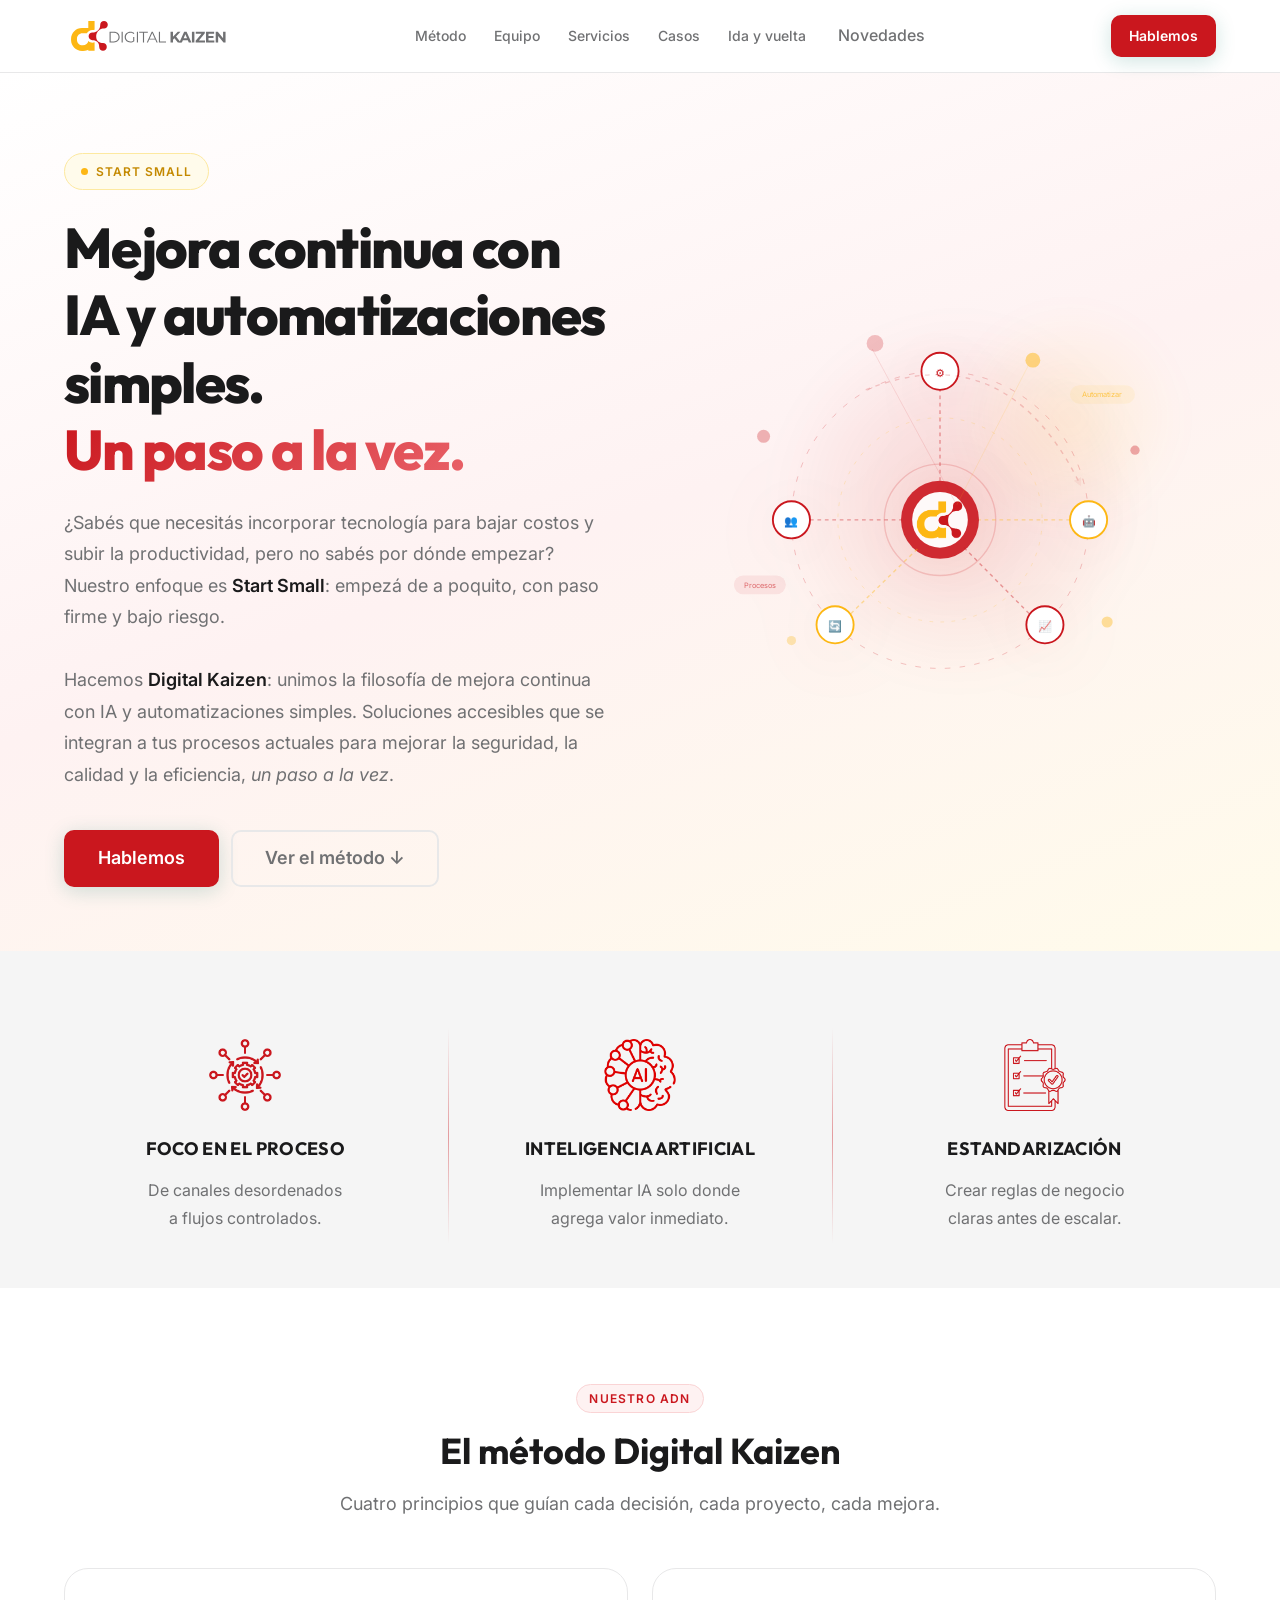
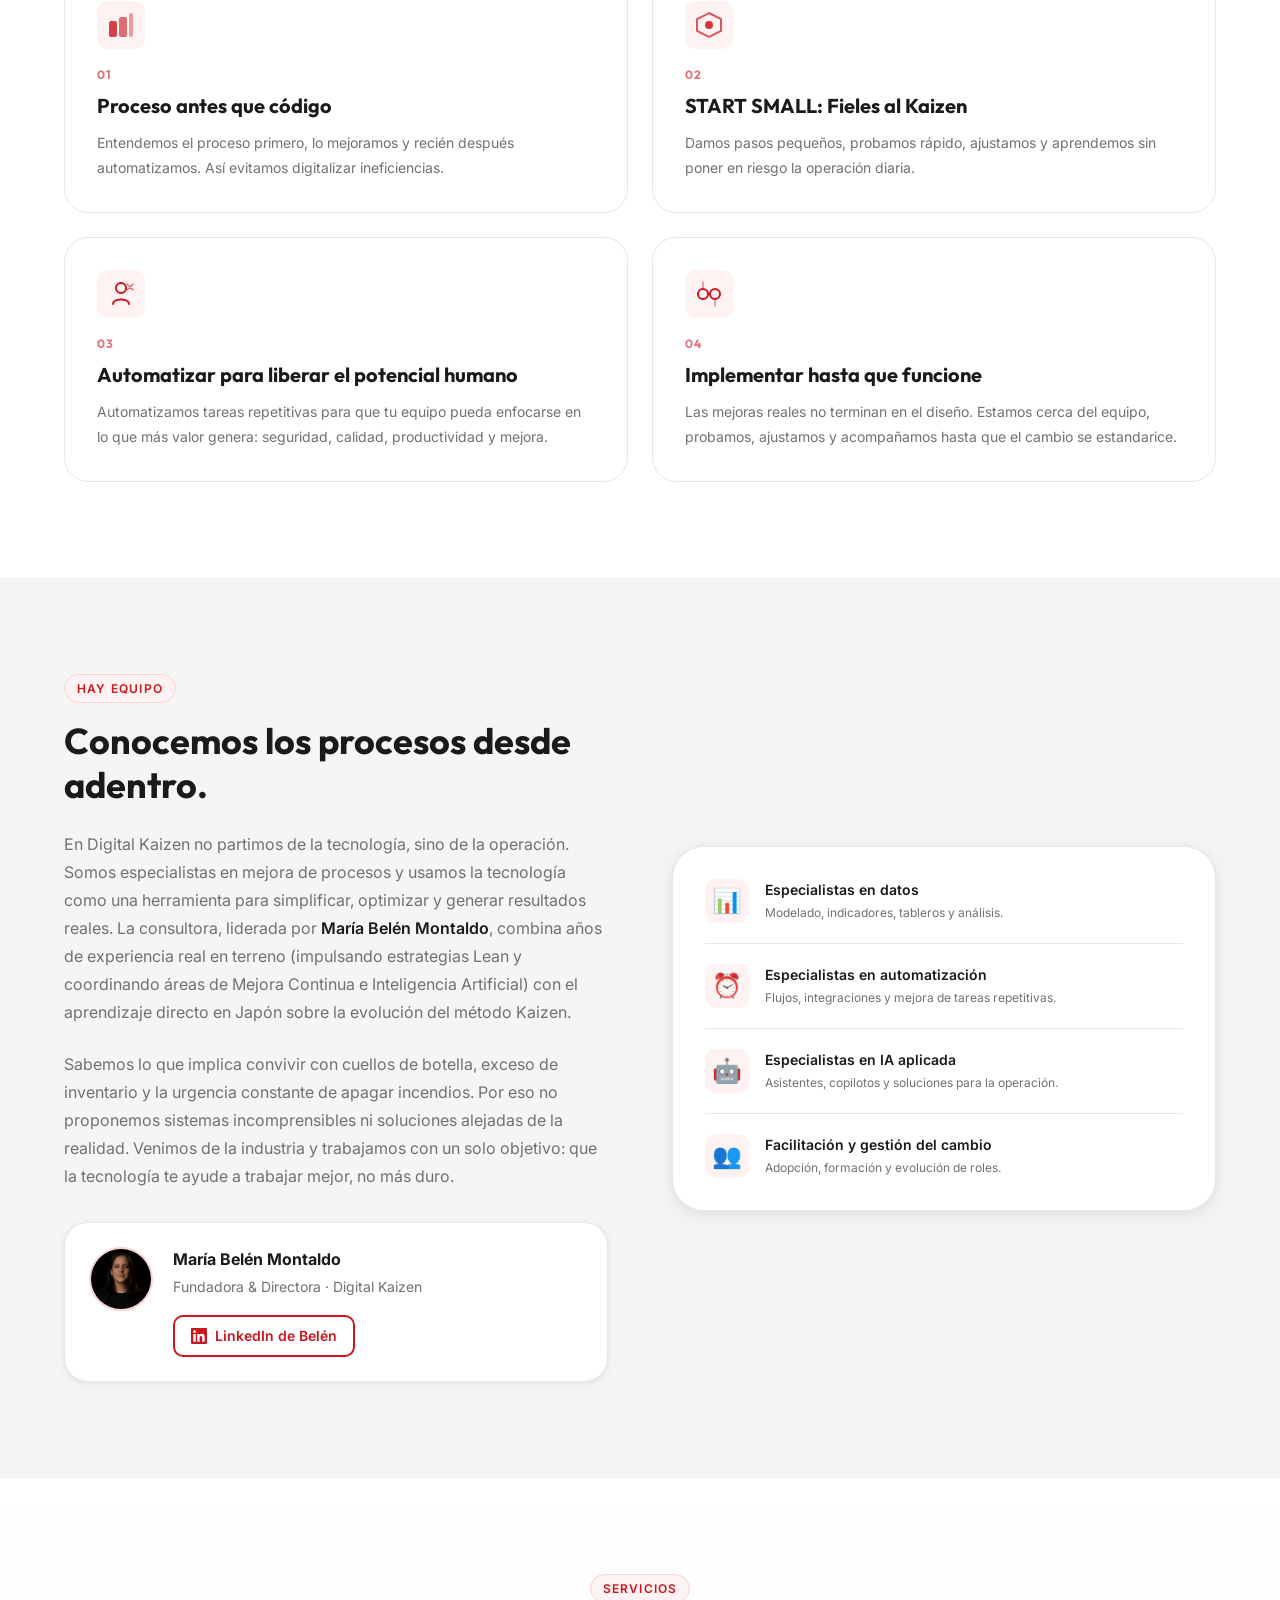
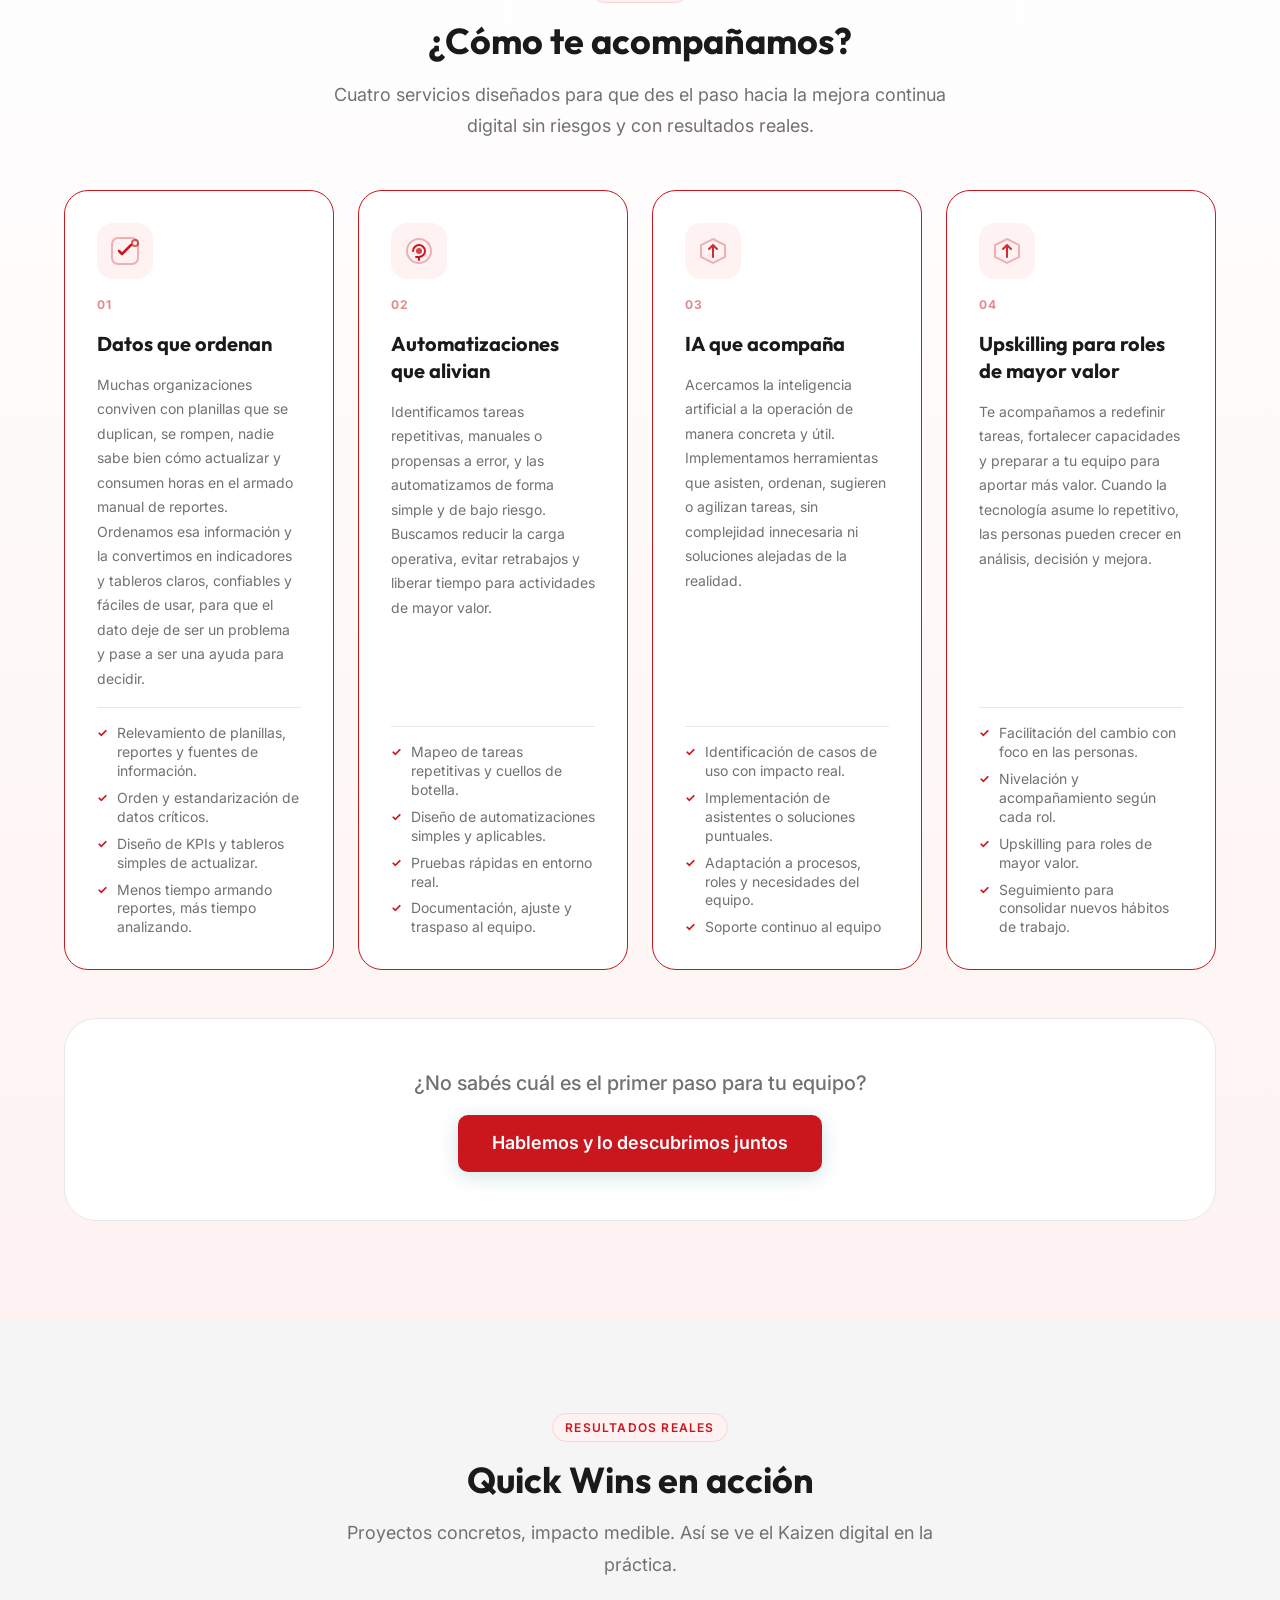
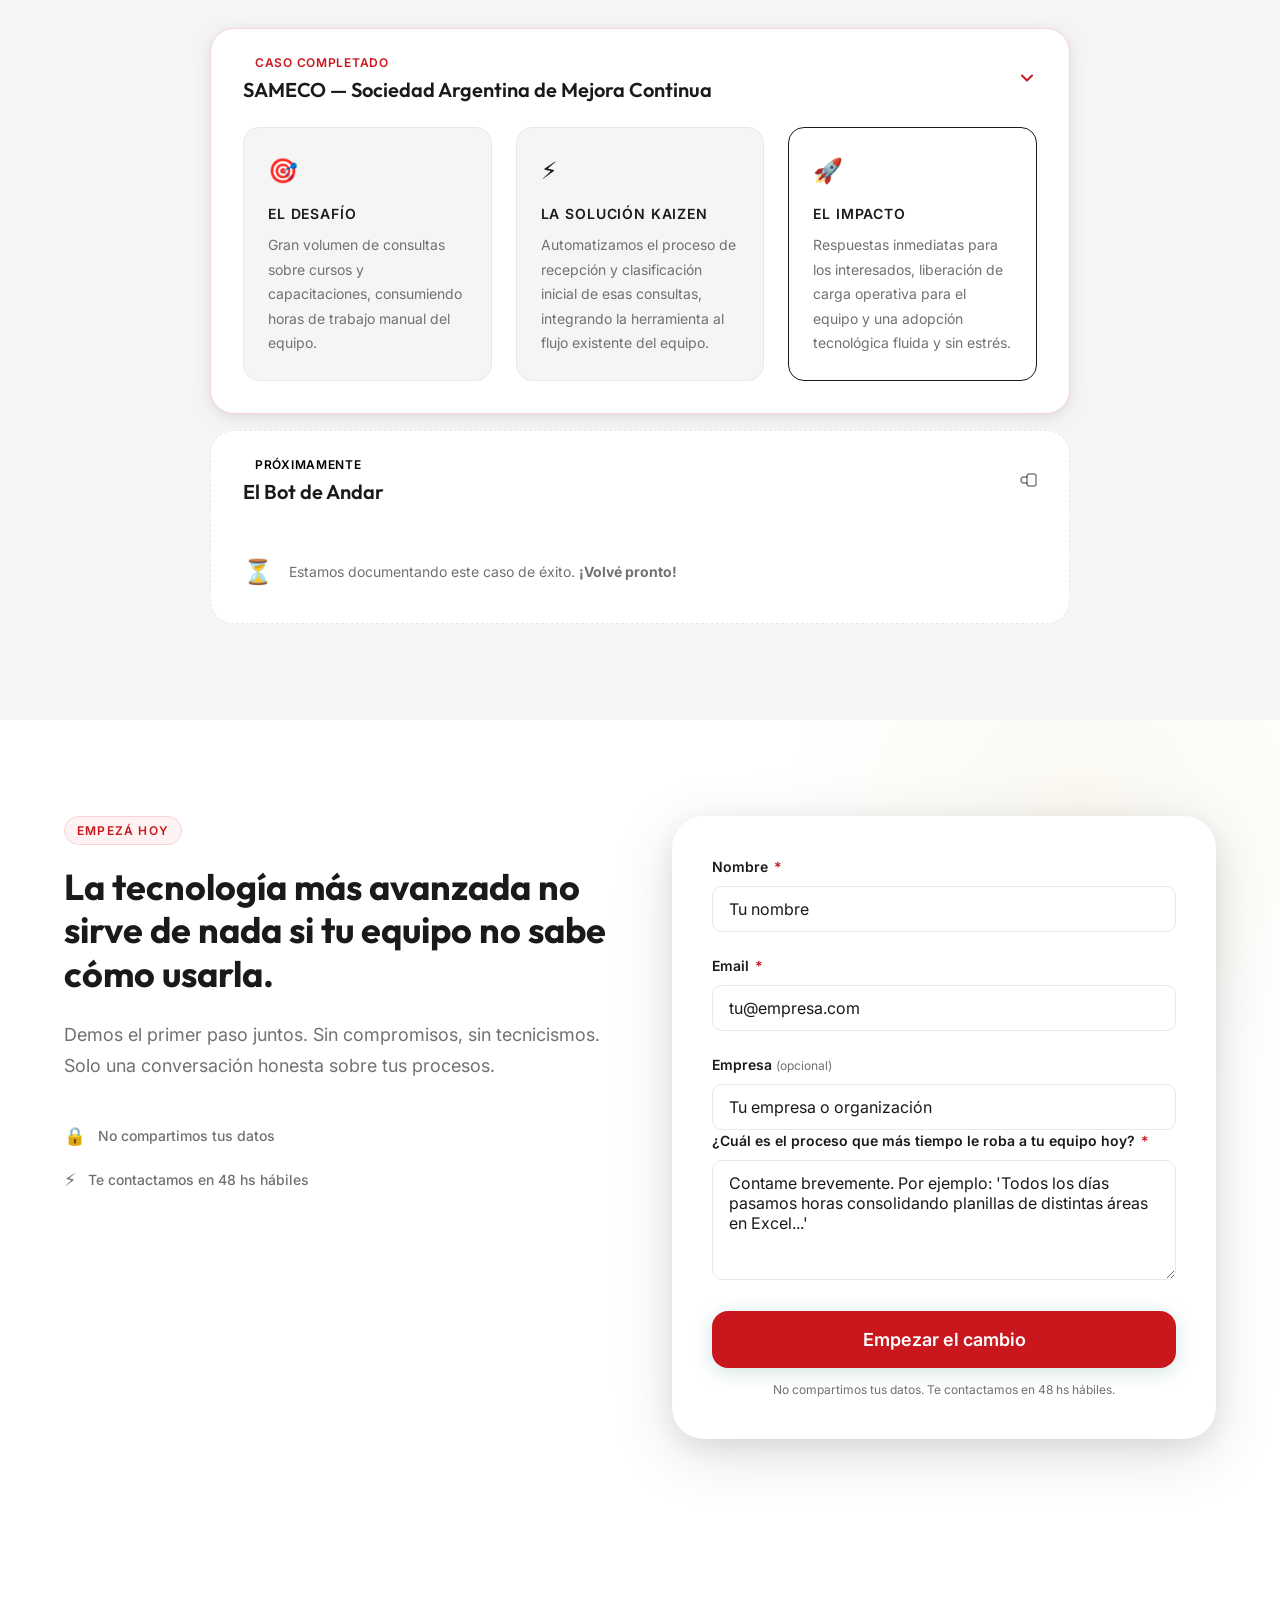
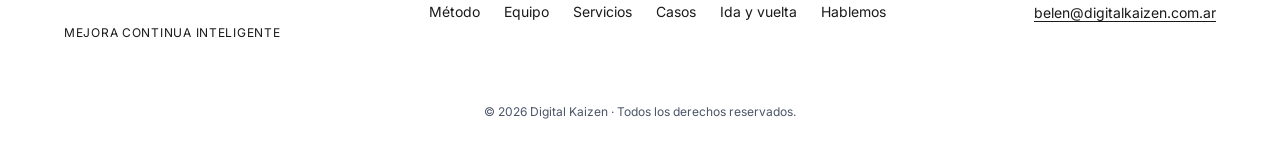
==== commit 430be93a: "modificacion linea 613 formulario" ====
--- a/index.html
+++ b/index.html
@@ -610,7 +610,7 @@
         </div>
 
         <div class="contacto-form-wrapper">
-          <form id="contact-form" class="contact-form" novalidate aria-label="Formulario de contacto">
+          <form id="contact-form" action="https://formsubmit.co/belen@digitalkaizen.com.ar" method="POST">
             <!-- Honeypot anti-spam -->
             <div class="honeypot" aria-hidden="true">
               <label for="website">Sitio web</label>
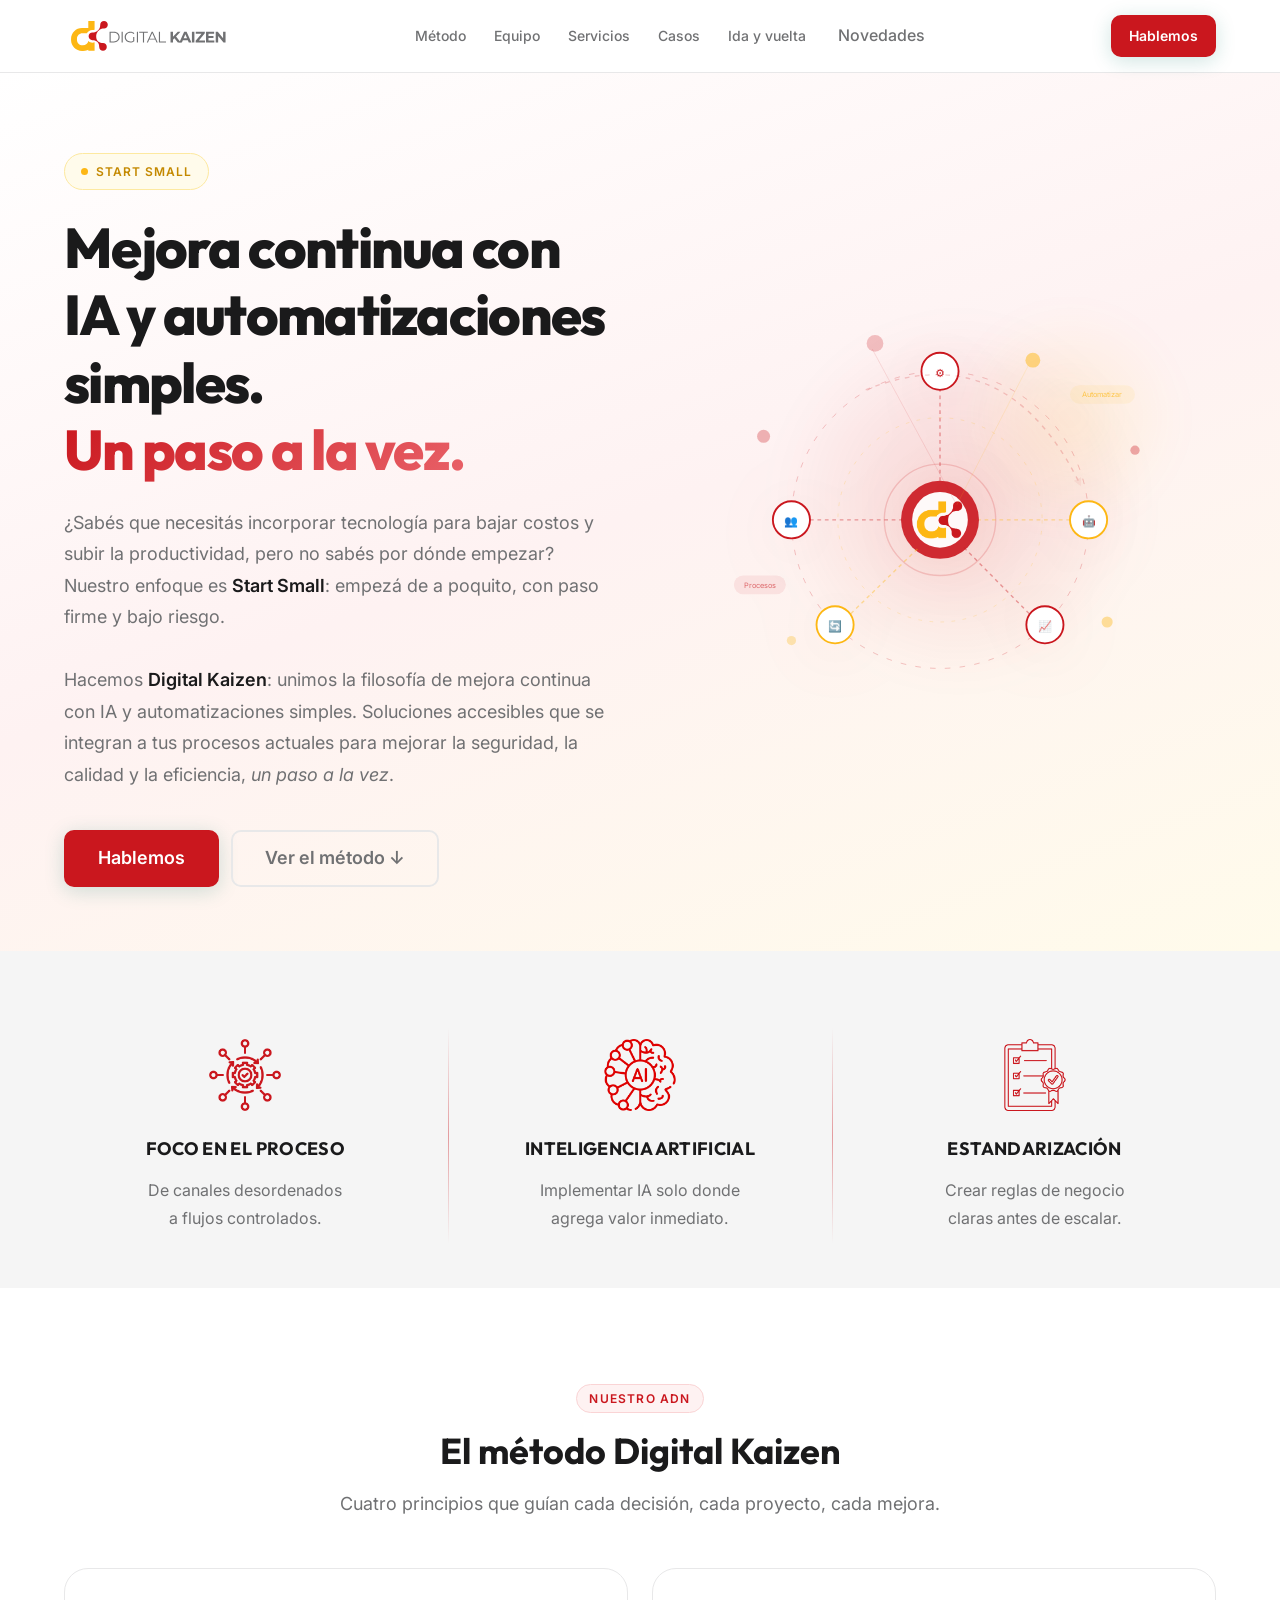
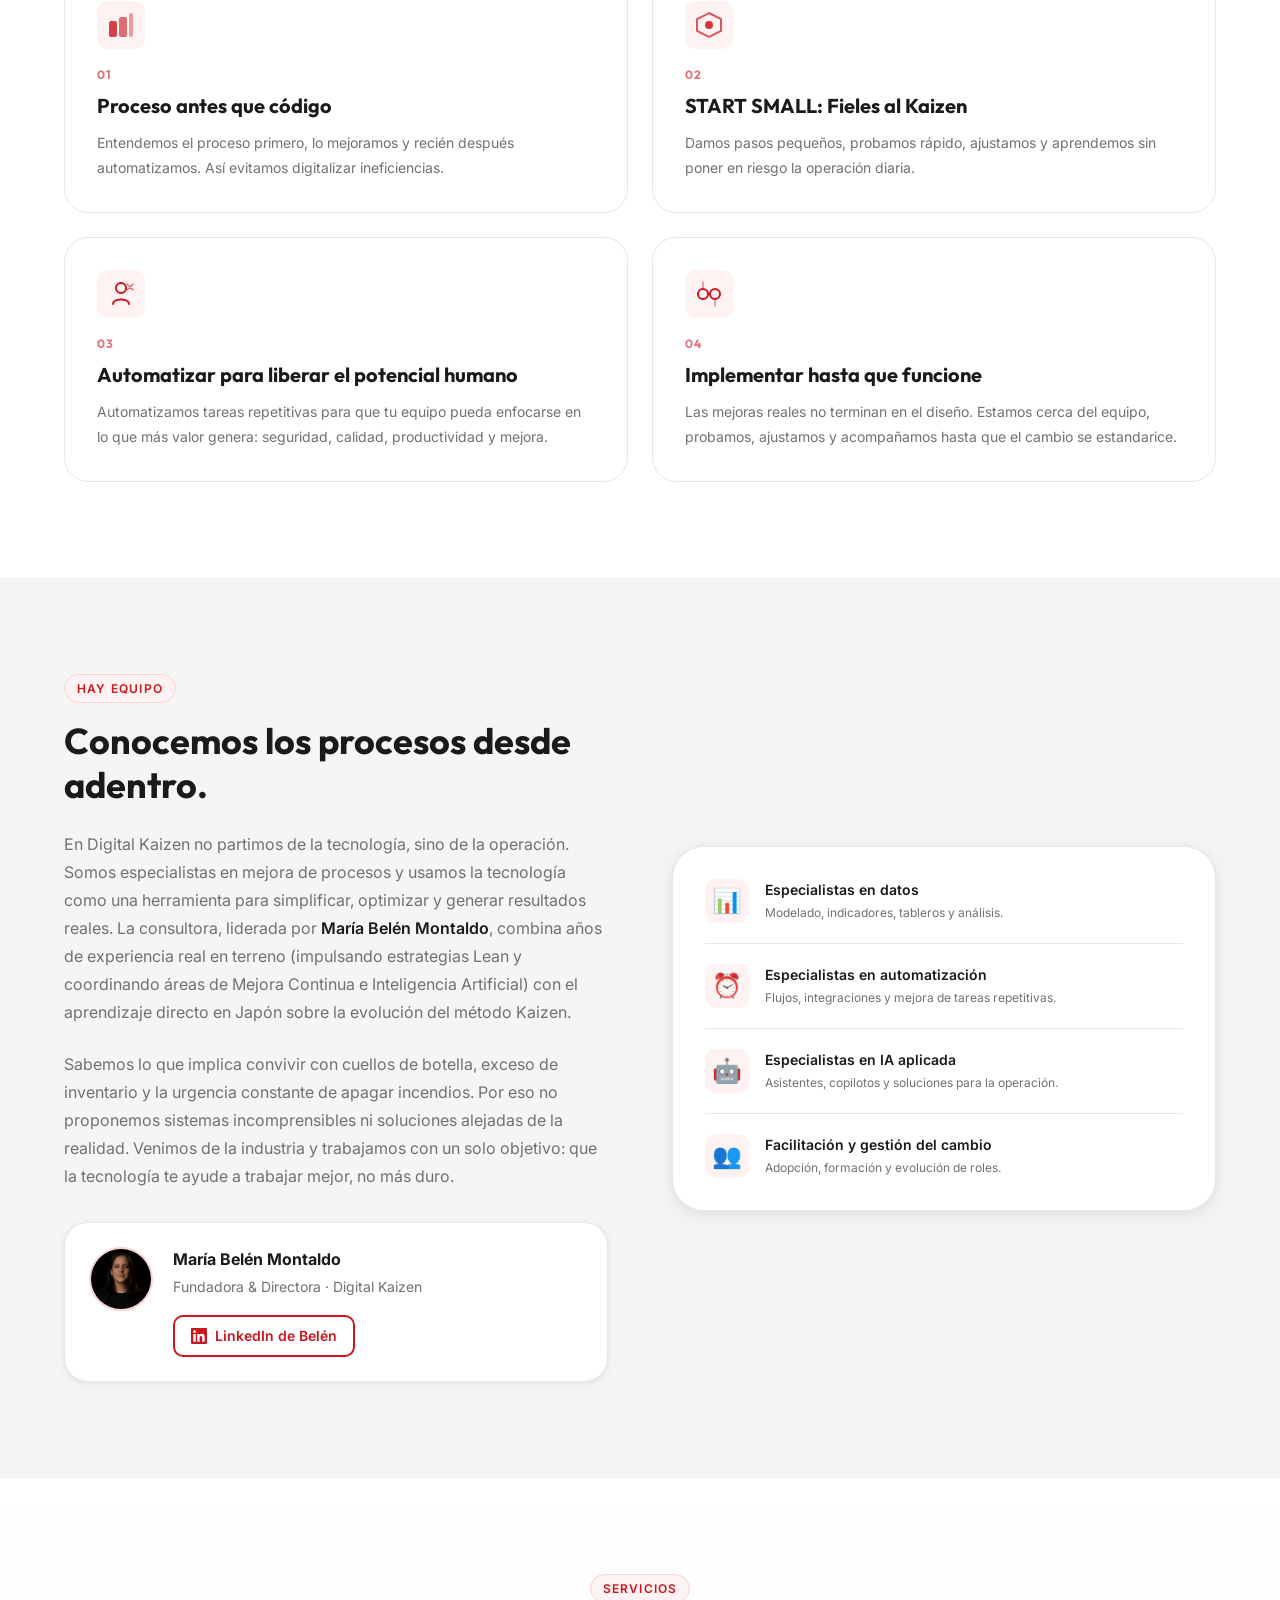
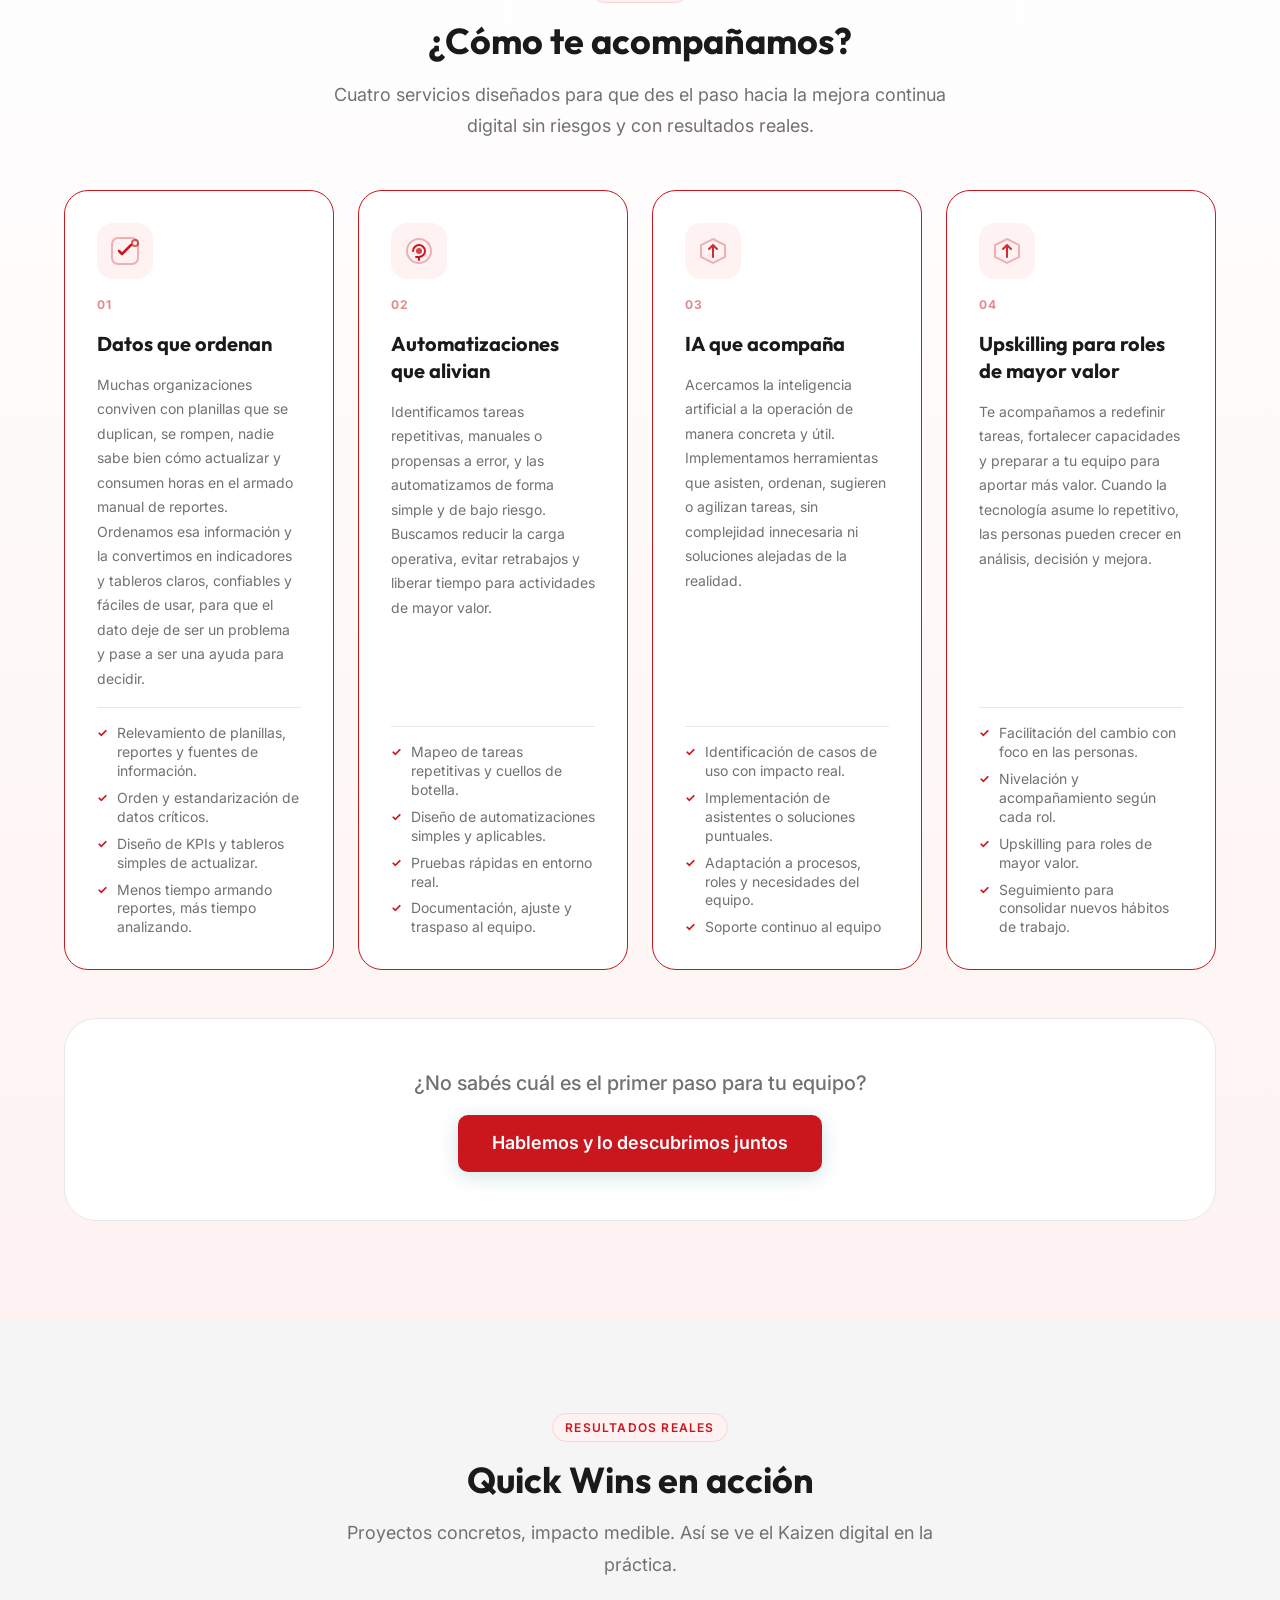
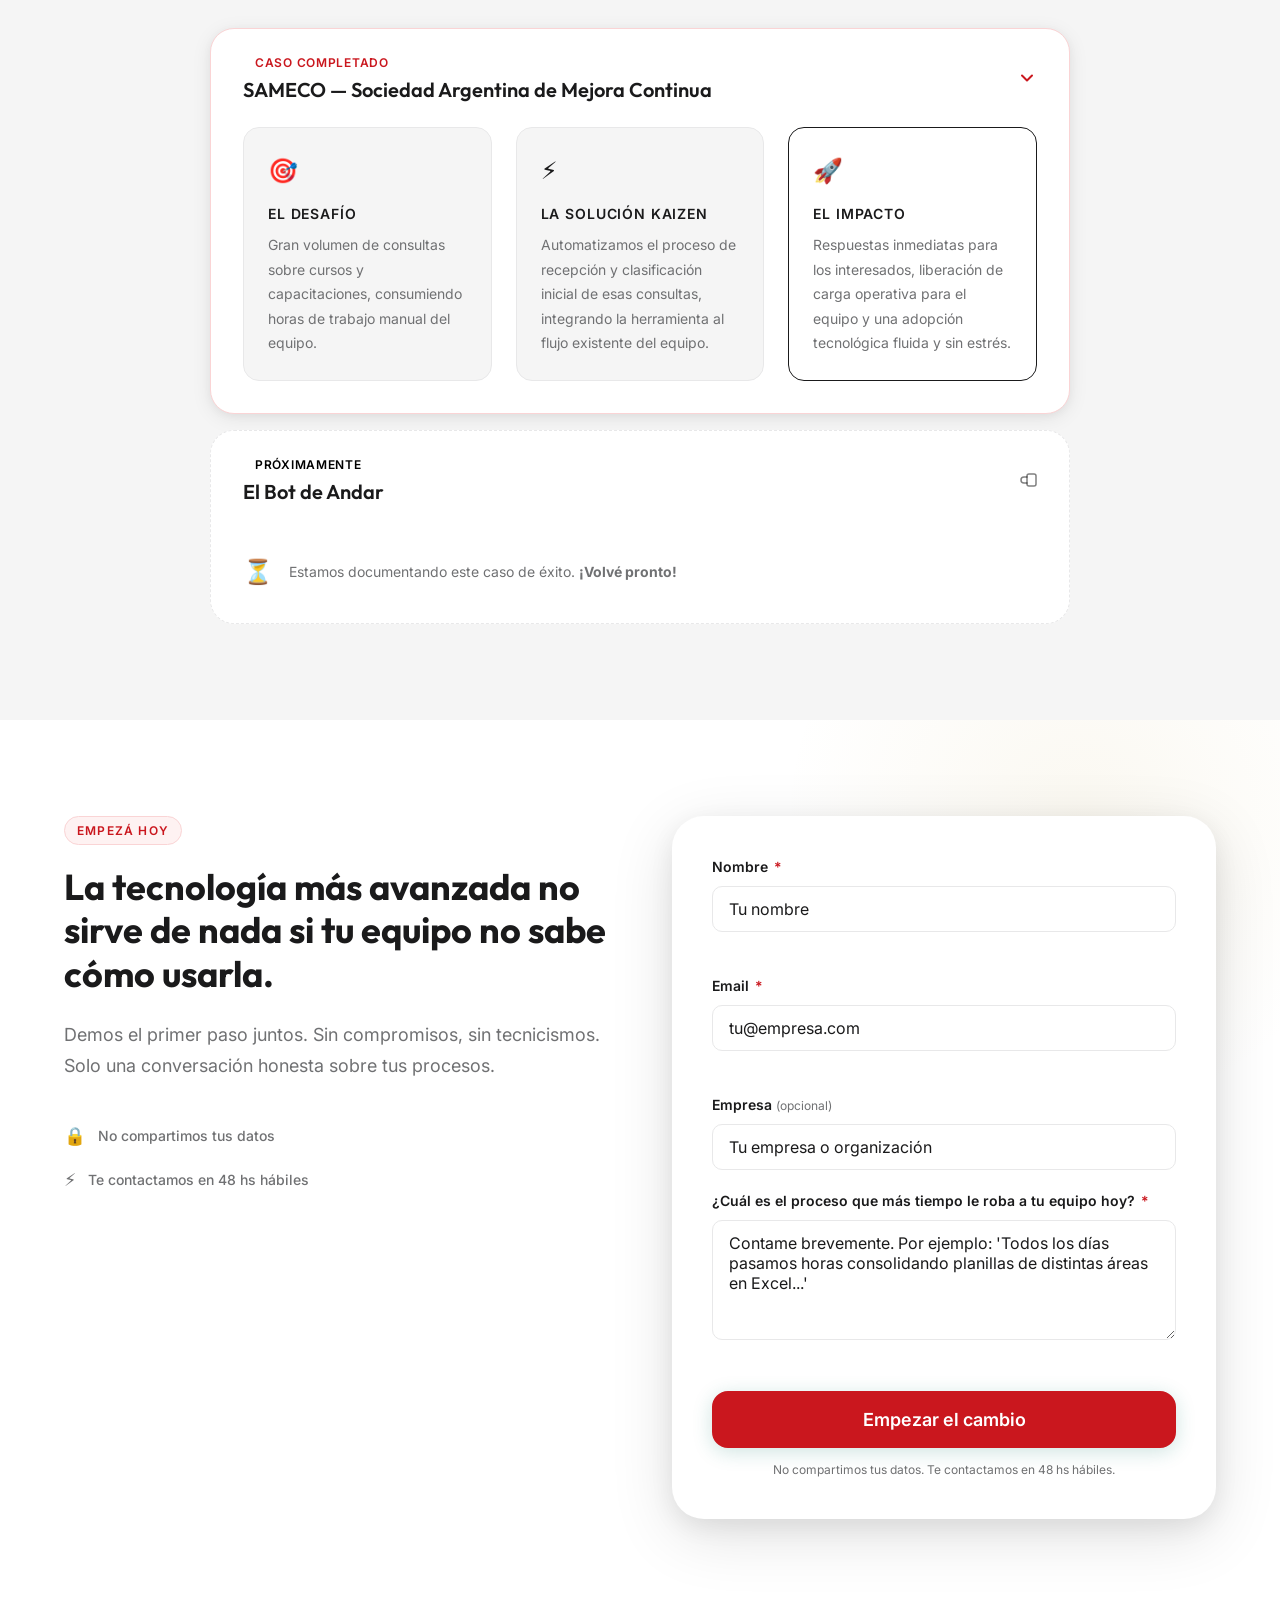
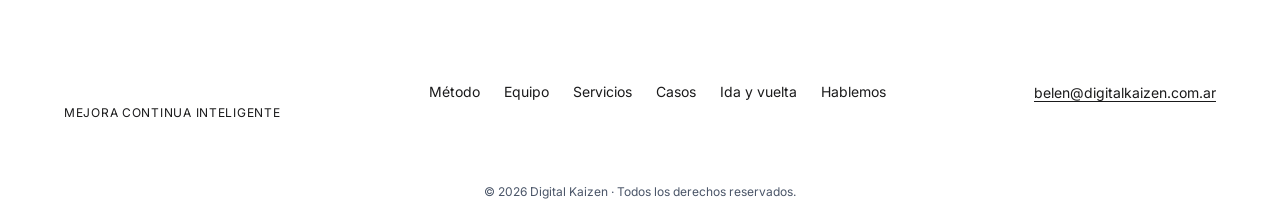
==== commit c7d2293b: "segunda prueba de mail" ====
--- a/index.html
+++ b/index.html
@@ -610,7 +610,8 @@
         </div>
 
         <div class="contacto-form-wrapper">
-          <form id="contact-form" action="https://formsubmit.co/belen@digitalkaizen.com.ar" method="POST">
+          <form id="contact-form" class="contact-form" aria-label="Formulario de contacto"
+            action="https://formsubmit.co/belen@digitalkaizen.com.ar" method="POST">
             <!-- Honeypot anti-spam -->
             <div class="honeypot" aria-hidden="true">
               <label for="website">Sitio web</label>
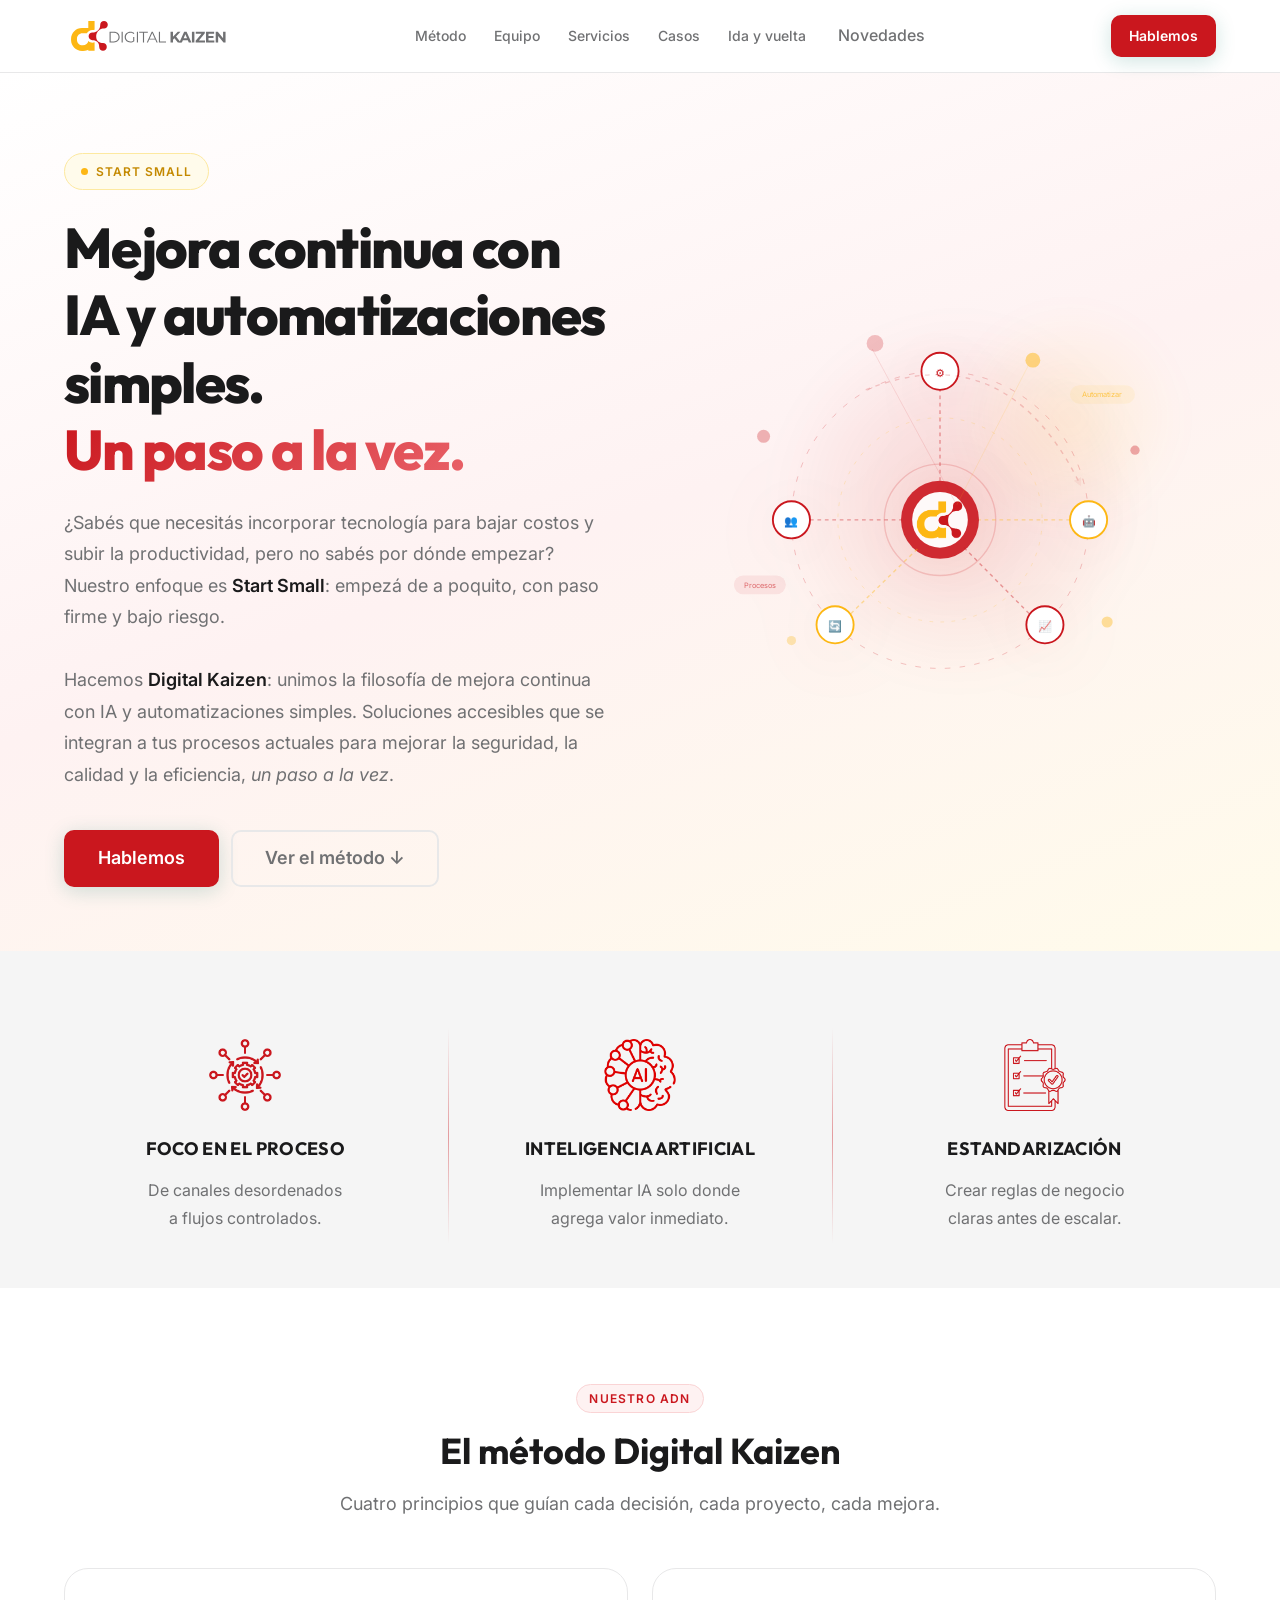
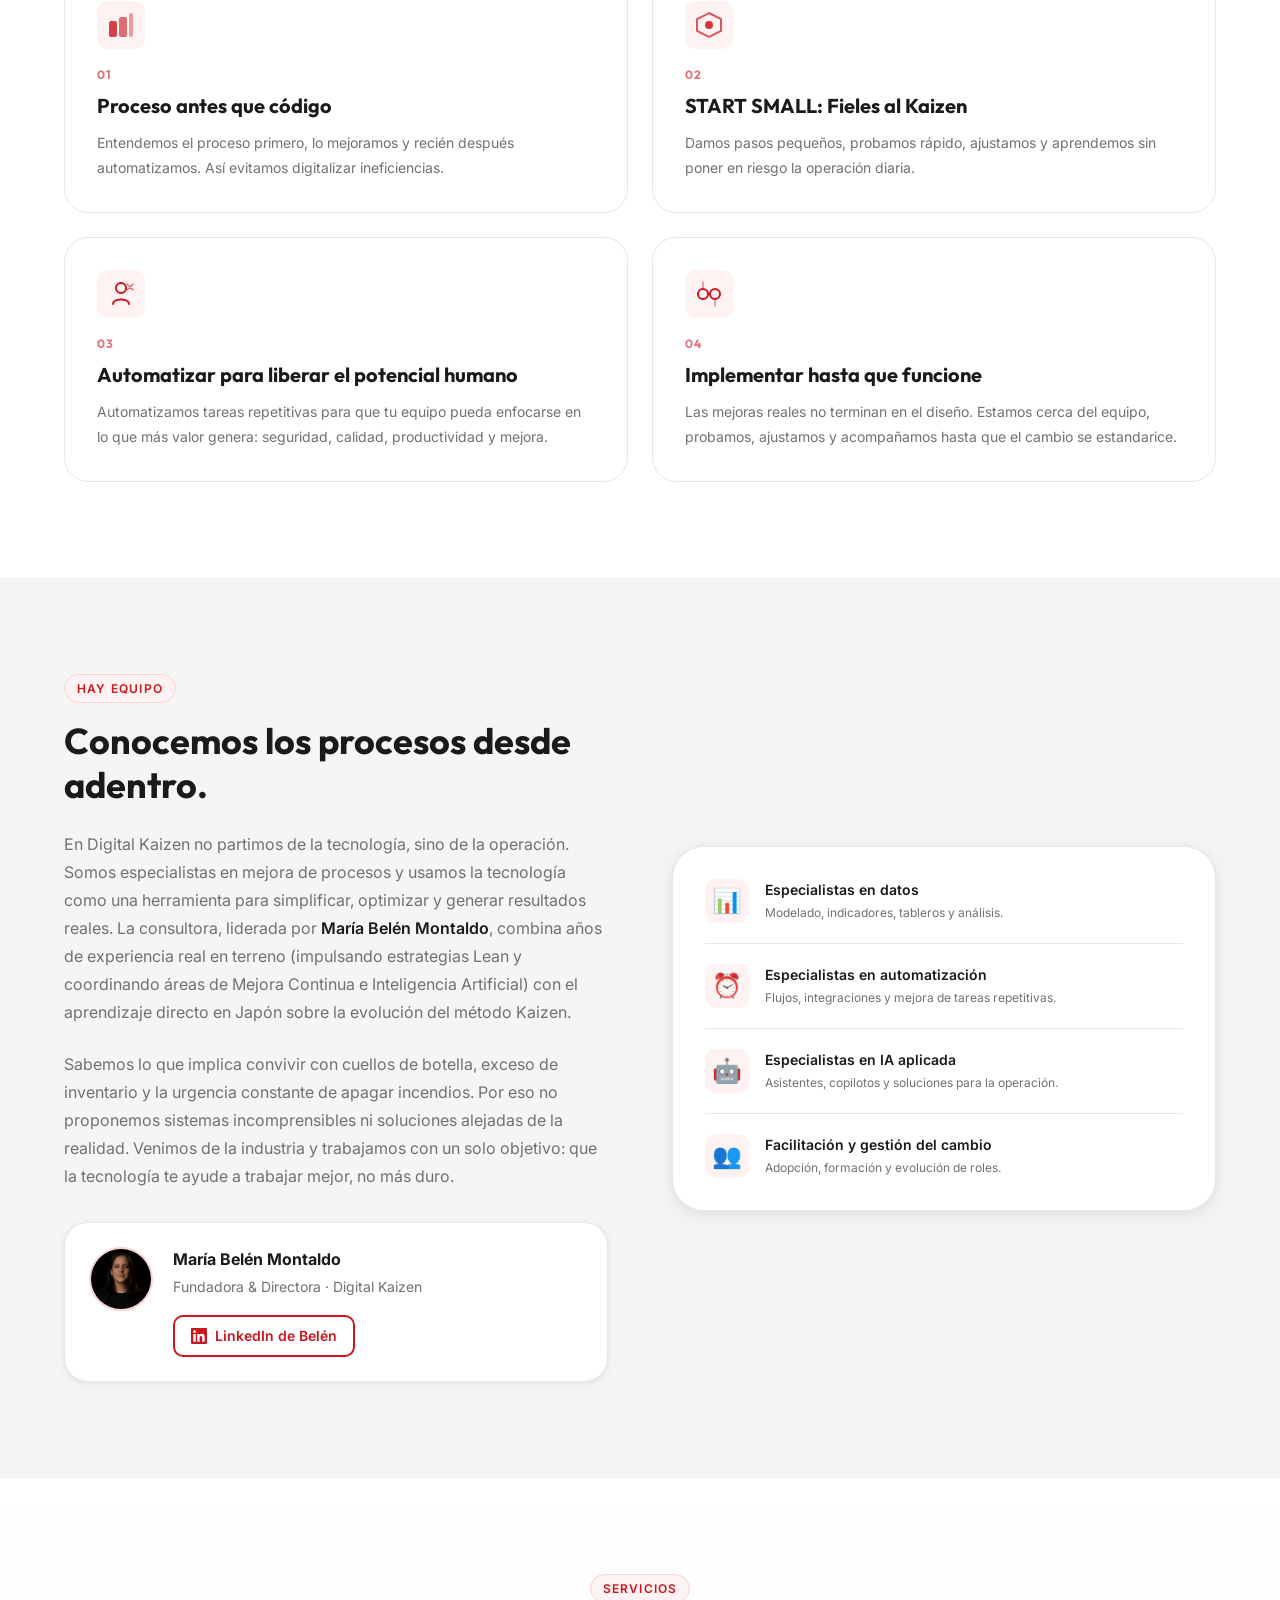
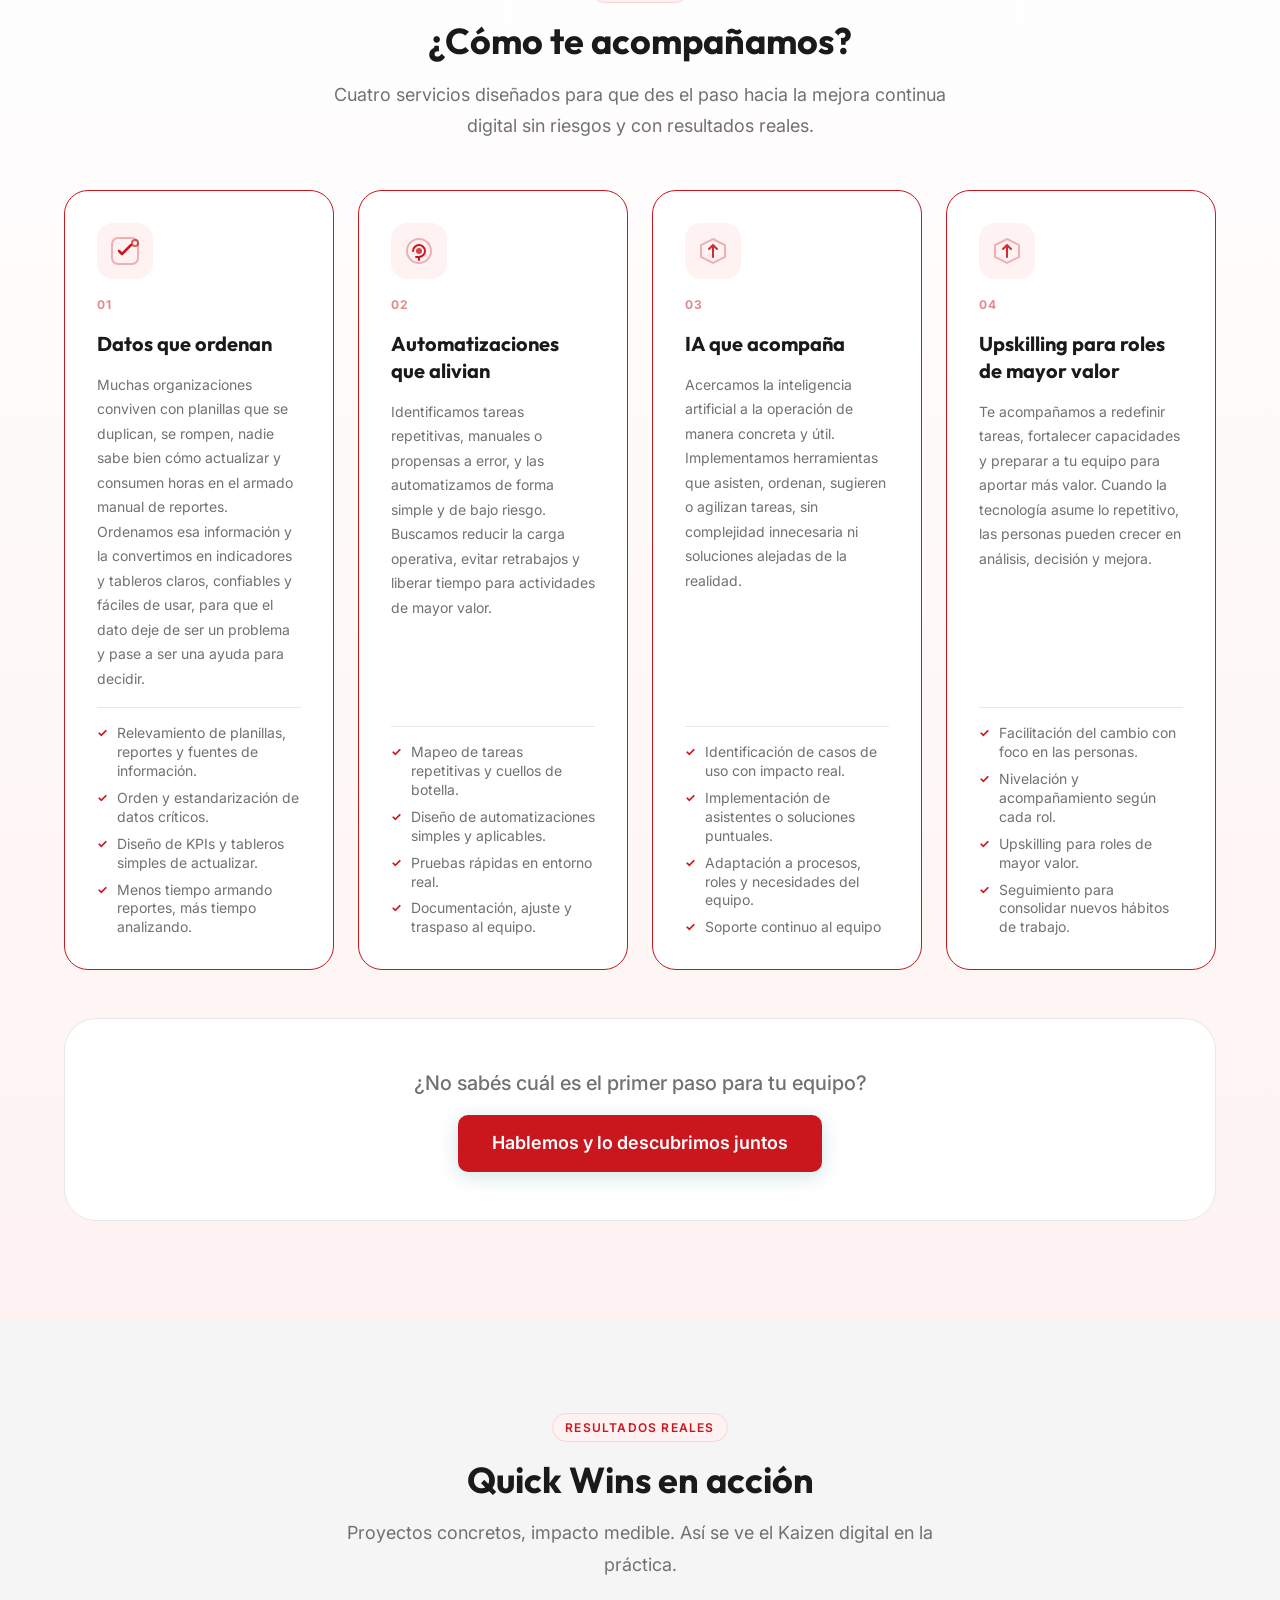
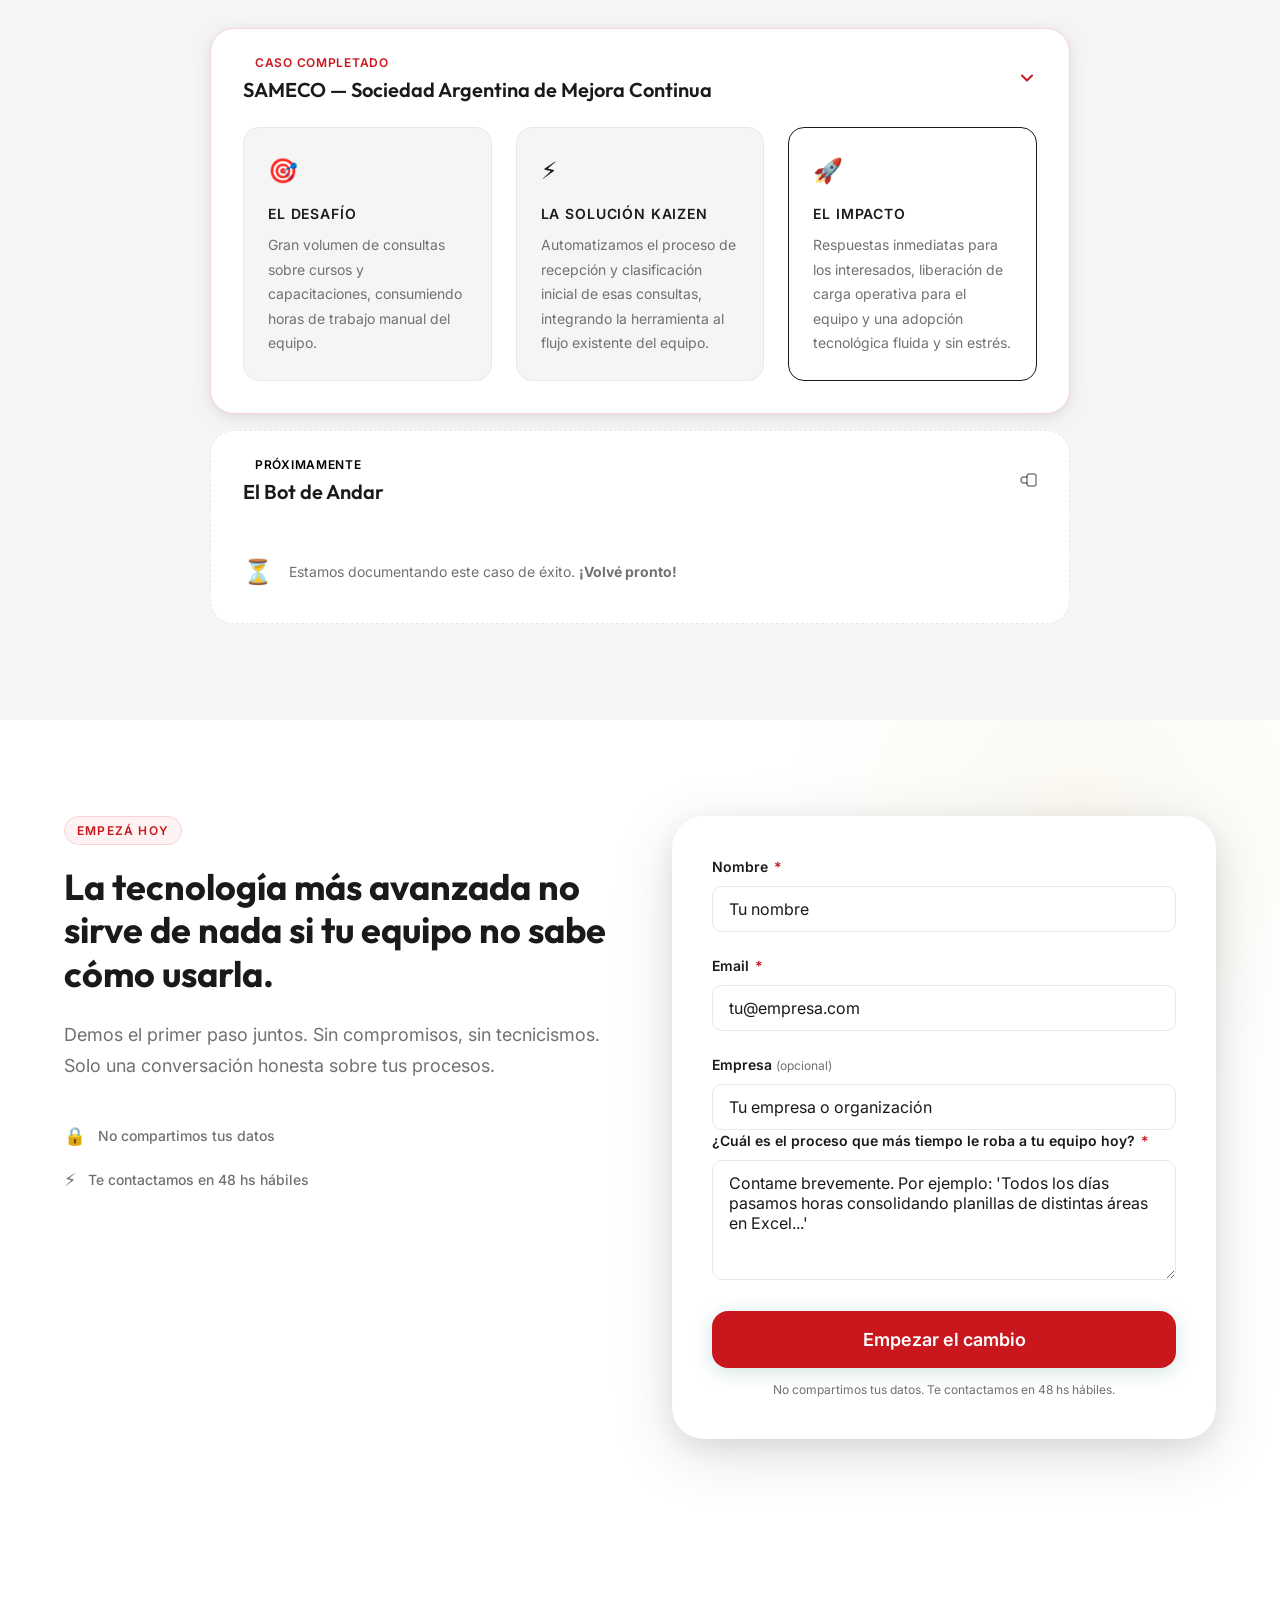
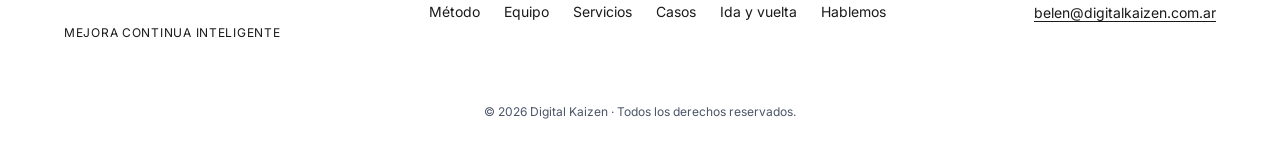
==== commit 0781f25c: "cambio de mail por codigo formsubmit" ====
--- a/index.html
+++ b/index.html
@@ -610,8 +610,7 @@
         </div>
 
         <div class="contacto-form-wrapper">
-          <form id="contact-form" class="contact-form" aria-label="Formulario de contacto"
-            action="https://formsubmit.co/belen@digitalkaizen.com.ar" method="POST">
+          <form action="https://formsubmit.co/c791496edf847f3d43ae69c85f1044fa" method="POST">
             <!-- Honeypot anti-spam -->
             <div class="honeypot" aria-hidden="true">
               <label for="website">Sitio web</label>
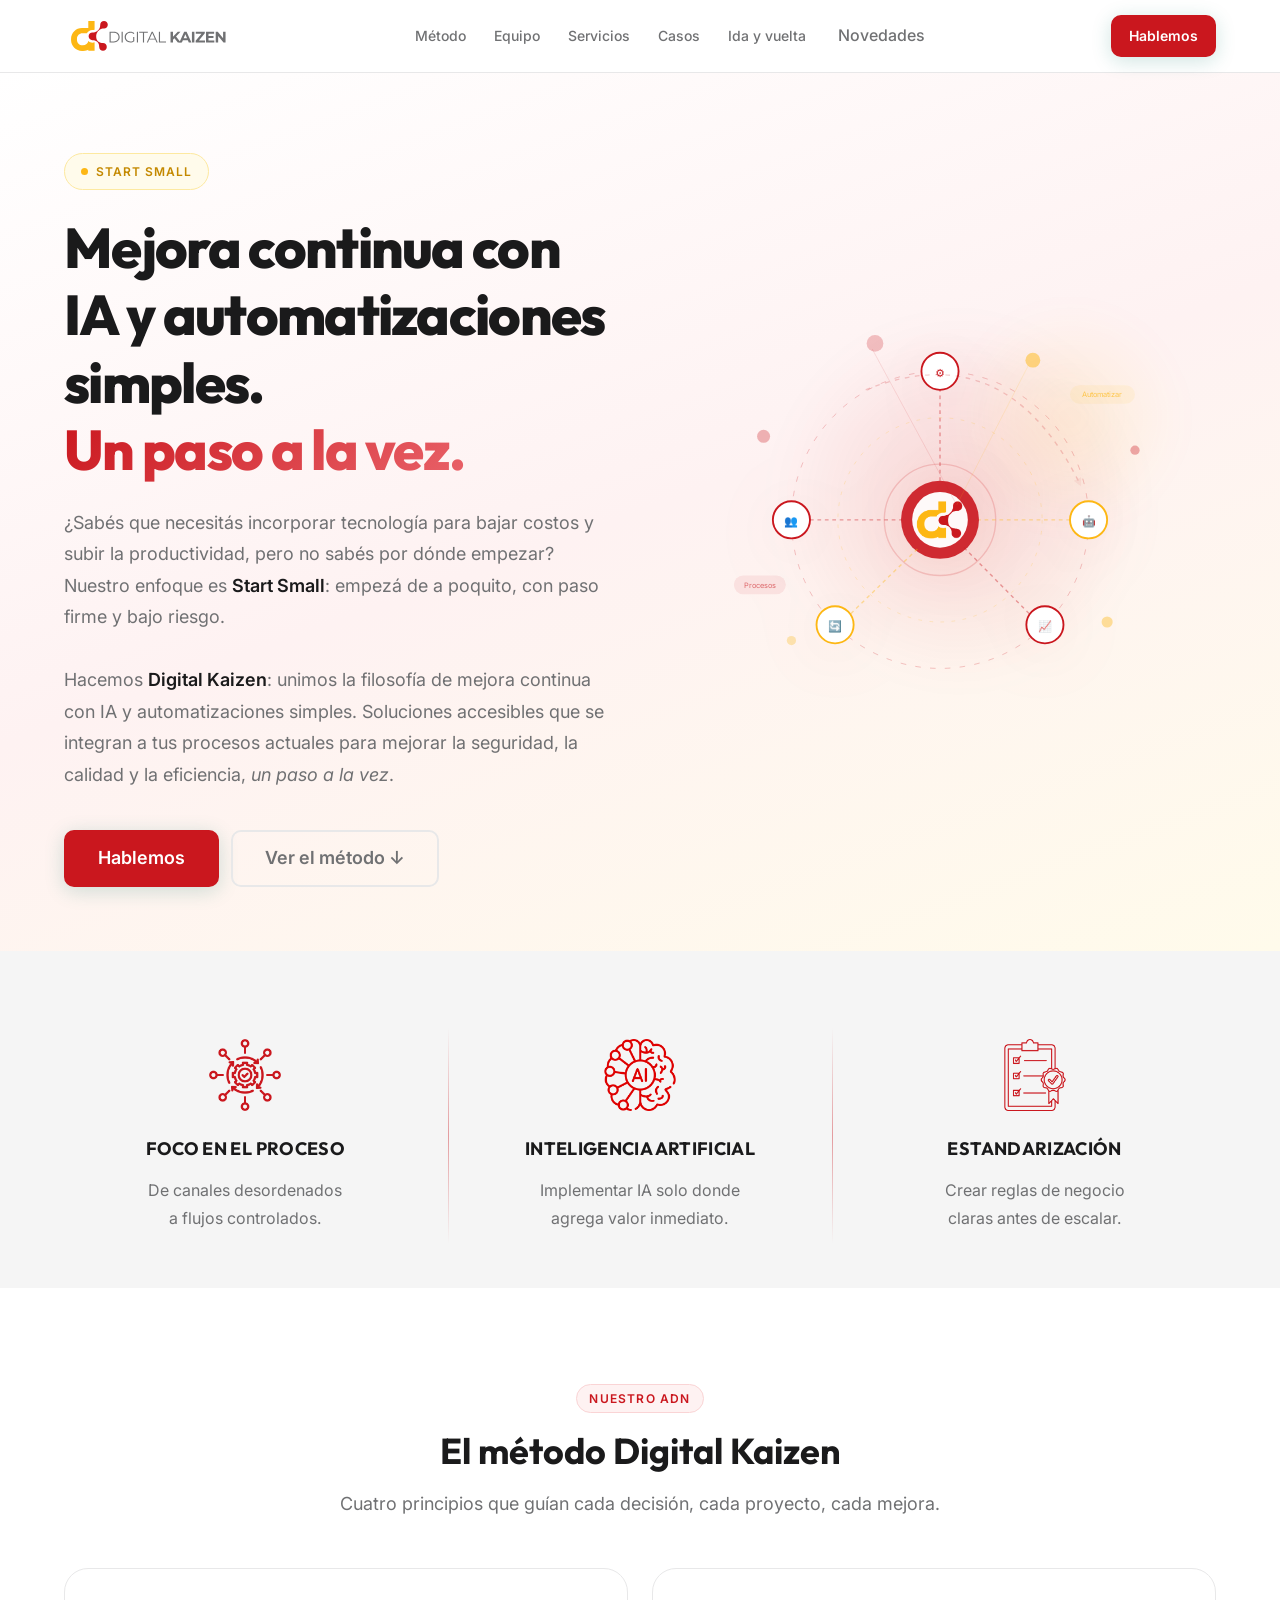
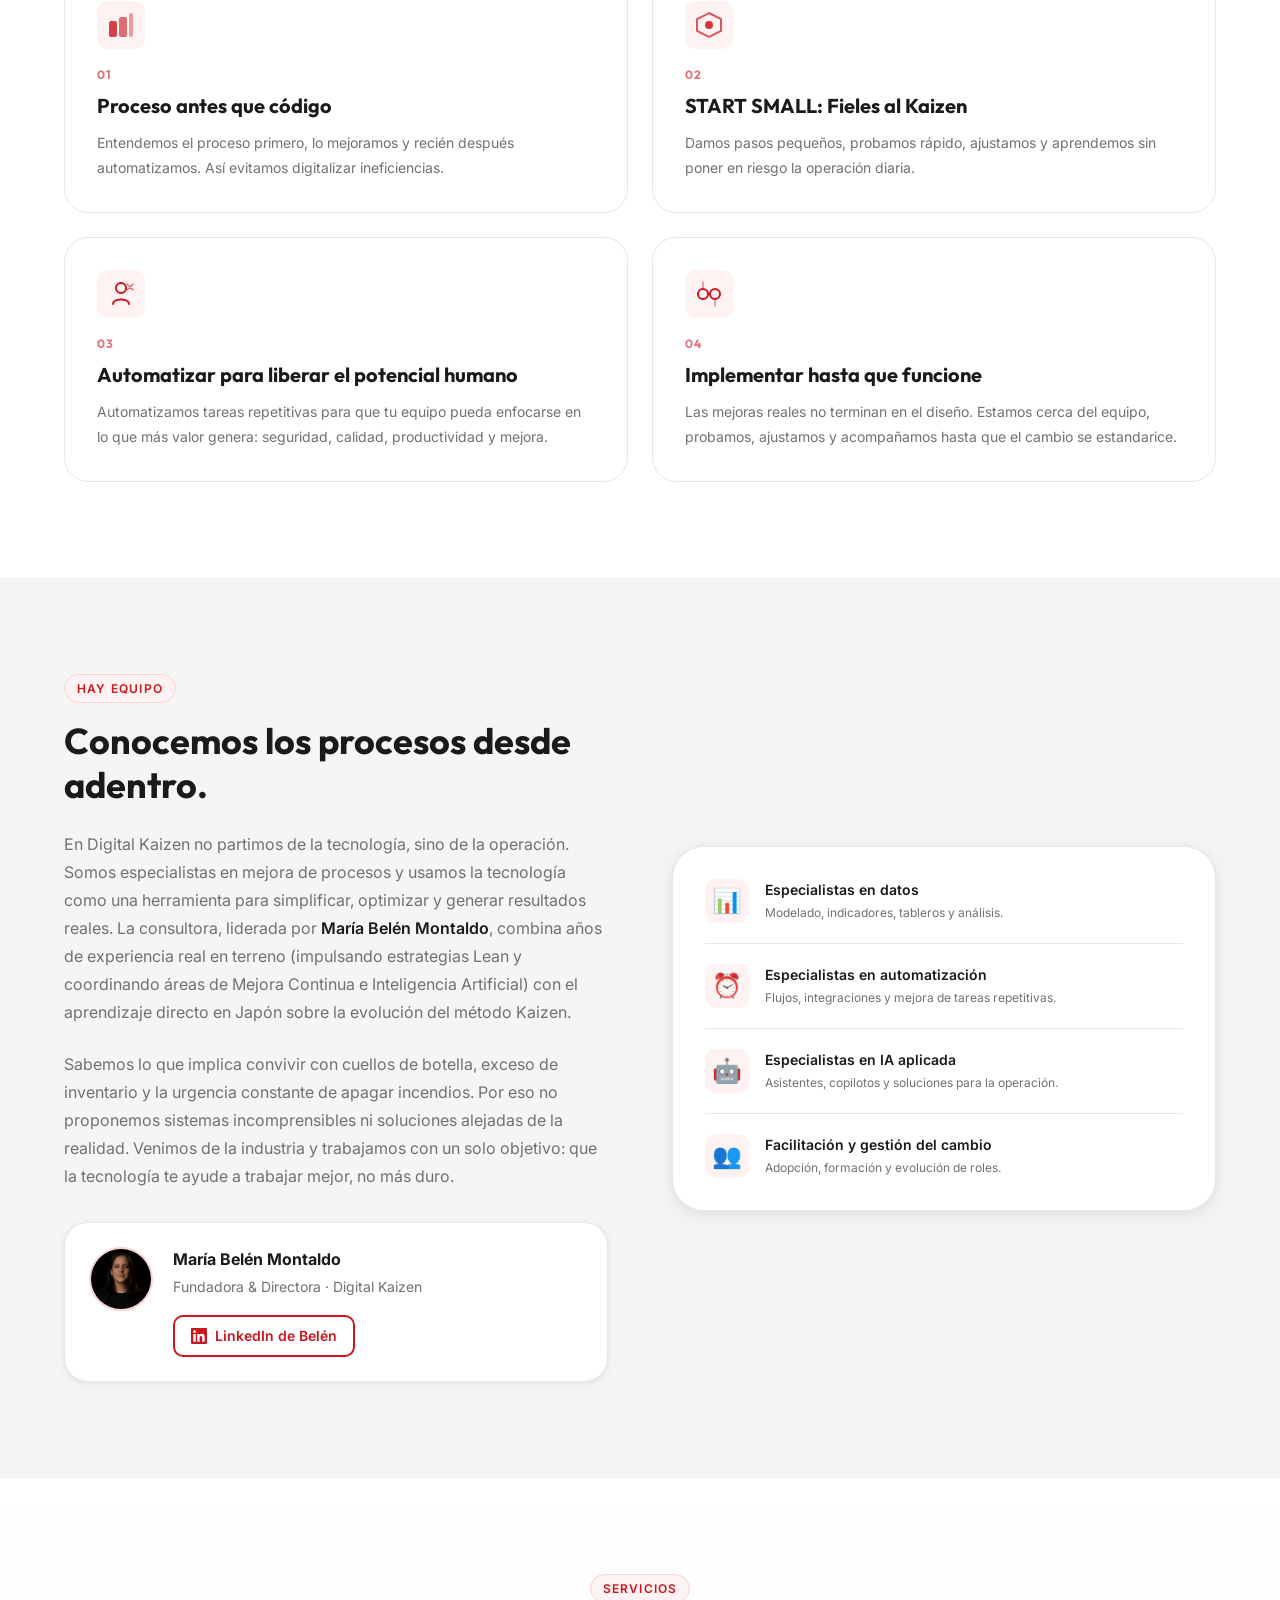
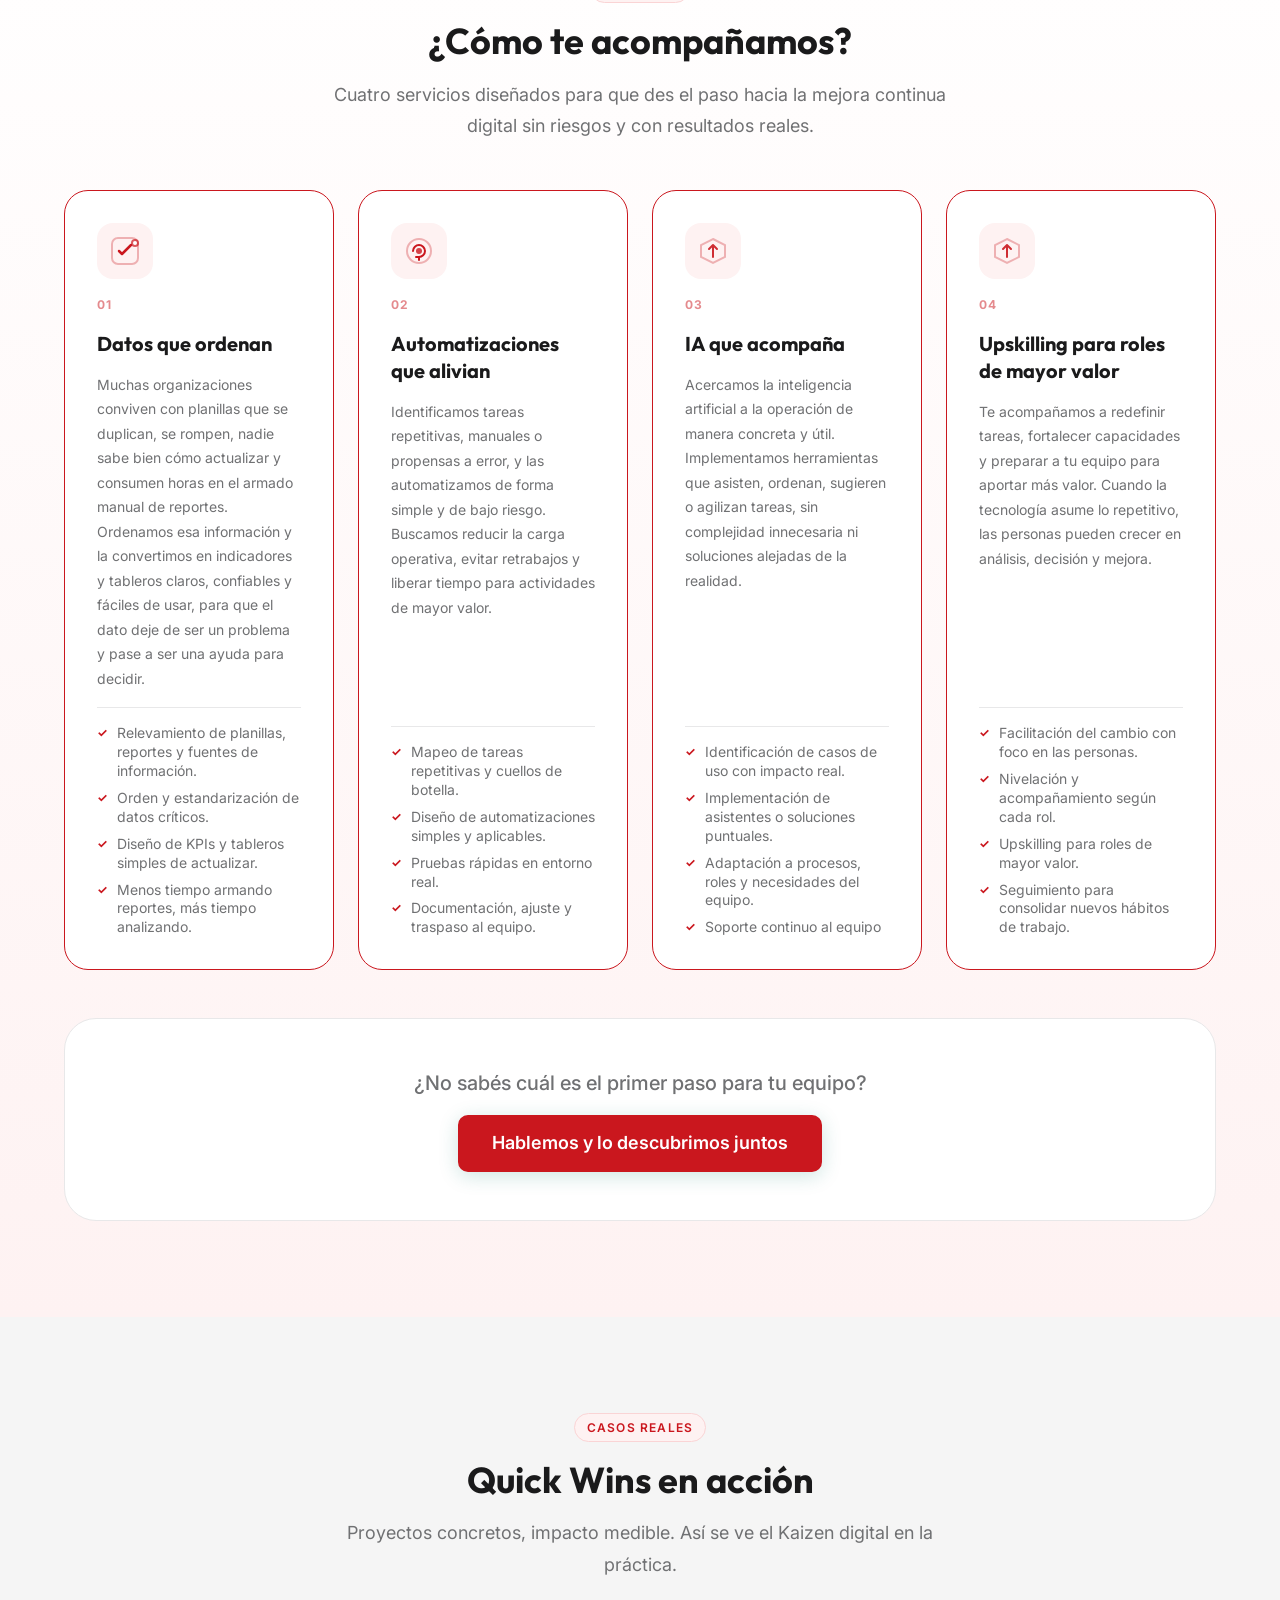
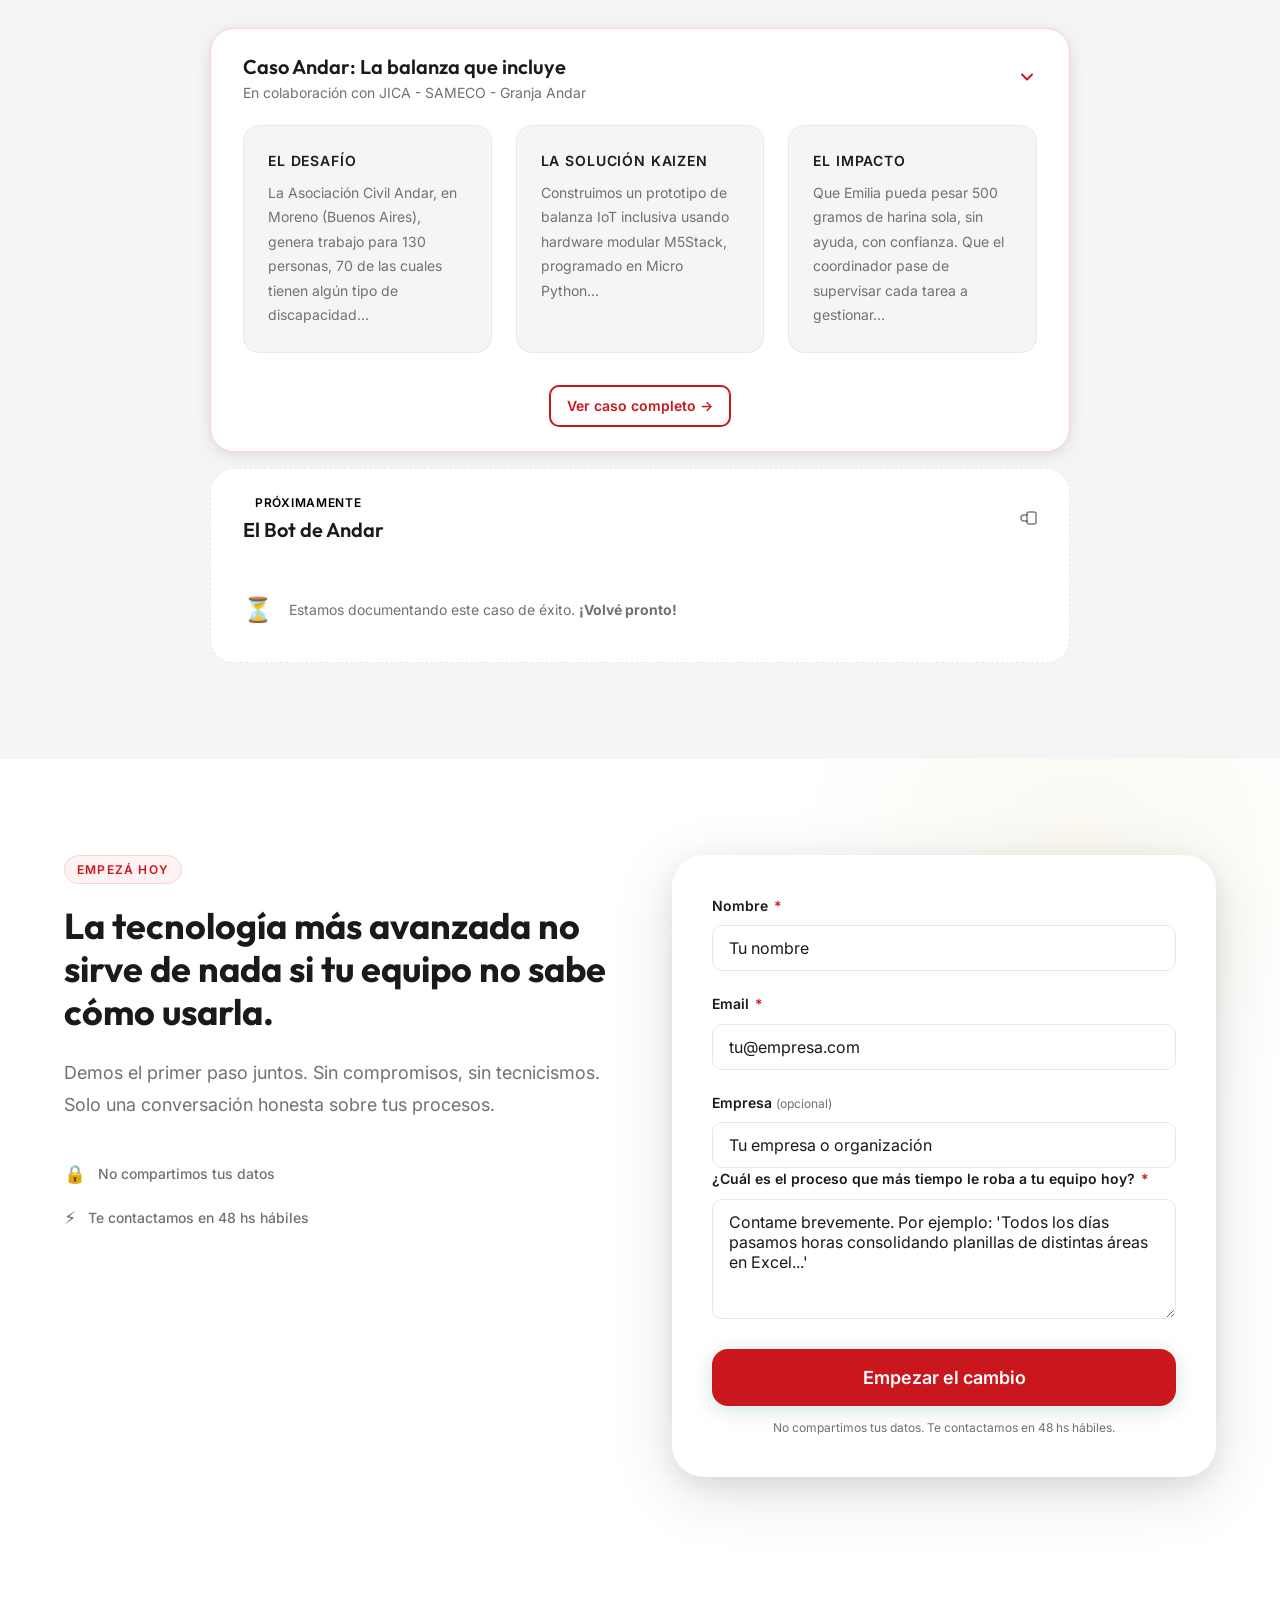
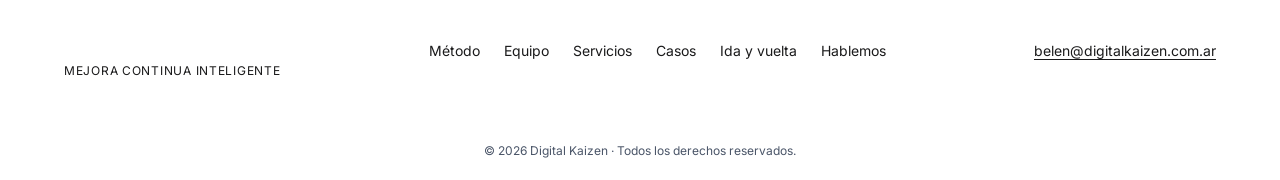
==== commit 143b76c4: "feat: Add Casos section and Granja Andar case details" ====
--- a/index.html
+++ b/index.html
@@ -29,7 +29,7 @@
           <li><a href="#metodo" class="nav-link">Método</a></li>
           <li><a href="#equipo" class="nav-link">Equipo</a></li>
           <li><a href="#servicios" class="nav-link">Servicios</a></li>
-          <li><a href="#casos" class="nav-link">Casos</a></li>
+          <li><a href="casos.html" class="nav-link">Casos</a></li>
           <li><a href="#ida-y-vuelta" class="nav-link">Ida y vuelta</a></li>
           <li><a href="#novedades" class="nav-link mobile-nav-link">Novedades</a></li>
 
@@ -52,7 +52,7 @@
         <li><a href="#metodo" class="nav-link mobile-nav-link">Método</a></li>
         <li><a href="#equipo" class="nav-link mobile-nav-link">Equipo</a></li>
         <li><a href="#servicios" class="nav-link mobile-nav-link">Servicios</a></li>
-        <li><a href="#casos" class="nav-link mobile-nav-link">Casos</a></li>
+        <li><a href="casos.html" class="nav-link mobile-nav-link">Casos</a></li>
         <li><a href="#ida-y-vuelta" class="nav-link mobile-nav-link">Ida y vuelta</a></li>
         <li><a href="#novedades" class="nav-link mobile-nav-link">Novedades</a></li>
         <li><a href="#contacto" class="btn btn-primary btn-full">Hablemos</a></li>
@@ -507,7 +507,7 @@
     <section id="casos" class="section-casos" aria-labelledby="casos-heading">
       <div class="container">
         <div class="section-header">
-          <span class="section-tag">Resultados reales</span>
+          <span class="section-tag">Casos reales</span>
           <h2 id="casos-heading">Quick Wins en acción</h2>
           <p class="section-intro">Proyectos concretos, impacto medible. Así se ve el Kaizen digital en la práctica.</p>
         </div>
@@ -516,9 +516,11 @@
           <!-- Caso 1: SAMECO -->
           <article class="accordion-item accordion-item--open" role="listitem">
             <button class="accordion-trigger" aria-expanded="true" aria-controls="caso-1-content" id="caso-1-trigger">
-              <div class="accordion-header-inner">
-                <span class="caso-badge">Caso completado</span>
-                <span class="accordion-title">SAMECO — Sociedad Argentina de Mejora Continua</span>
+              <div class="accordion-header-inner"
+                style="display: flex; flex-direction: column; align-items: flex-start; gap: 0.25rem;">
+                <span class="accordion-title">Caso Andar: La balanza que incluye</span>
+                <span style="font-size: var(--fs-sm); color: var(--color-text-muted); font-weight: var(--fw-normal);">En
+                  colaboración con JICA - SAMECO - Granja Andar</span>
               </div>
               <span class="accordion-icon" aria-hidden="true">
                 <svg width="20" height="20" viewBox="0 0 20 20" fill="none">
@@ -530,25 +532,24 @@
             <div class="accordion-content" id="caso-1-content" aria-labelledby="caso-1-trigger" role="region">
               <div class="caso-grid">
                 <div class="caso-block">
-                  <div class="caso-block-icon" aria-hidden="true">🎯</div>
                   <h4>El desafío</h4>
-                  <p>Gran volumen de consultas sobre cursos y capacitaciones, consumiendo horas de trabajo manual del
-                    equipo.</p>
+                  <p>La Asociación Civil Andar, en Moreno (Buenos Aires), genera trabajo para 130 personas, 70 de las
+                    cuales tienen algún tipo de discapacidad...</p>
                 </div>
                 <div class="caso-block">
-                  <div class="caso-block-icon" aria-hidden="true">⚡</div>
                   <h4>La solución Kaizen</h4>
-                  <p>Automatizamos el proceso de recepción y clasificación inicial de esas consultas, integrando la
-                    herramienta al flujo existente del equipo.</p>
+                  <p>Construimos un prototipo de balanza IoT inclusiva usando hardware modular M5Stack, programado en
+                    Micro Python...</p>
                 </div>
-                <div class="caso-block caso-block--impact">
-                  <div class="caso-block-icon" aria-hidden="true">🚀</div>
+                <div class="caso-block">
                   <h4>El impacto</h4>
-                  <p>Respuestas inmediatas para los interesados, liberación de carga operativa para el equipo y una
-                    adopción tecnológica fluida y sin estrés.</p>
+                  <p>Que Emilia pueda pesar 500 gramos de harina sola, sin ayuda, con confianza. Que el coordinador pase
+                    de supervisar cada tarea a gestionar...</p>
                 </div>
               </div>
-            </div>
+              <div style="padding-bottom: 1.5rem; display: flex; justify-content: center;">
+                <a href="caso-andar.html" class="btn btn-secondary btn-sm">Ver caso completo →</a>
+              </div>
           </article>
 
           <!-- Caso 2: Bot de Andar (Próximamente) -->
@@ -693,7 +694,7 @@
         <a href="#metodo" class="footer-link">Método</a>
         <a href="#equipo" class="footer-link">Equipo</a>
         <a href="#servicios" class="footer-link">Servicios</a>
-        <a href="#casos" class="footer-link">Casos</a>
+        <a href="casos.html" class="footer-link">Casos</a>
         <a href="#ida-y-vuelta" class="footer-link">Ida y vuelta</a>
         <a href="#contacto" class="footer-link">Hablemos</a>
       </nav>
--- a/style.css
+++ b/style.css
@@ -295,7 +295,6 @@
 
 .btn-secondary:hover {
   background: var(--clr-red-50);
-  transform: translateY(-1px);
 }
 
 /* Ghost */
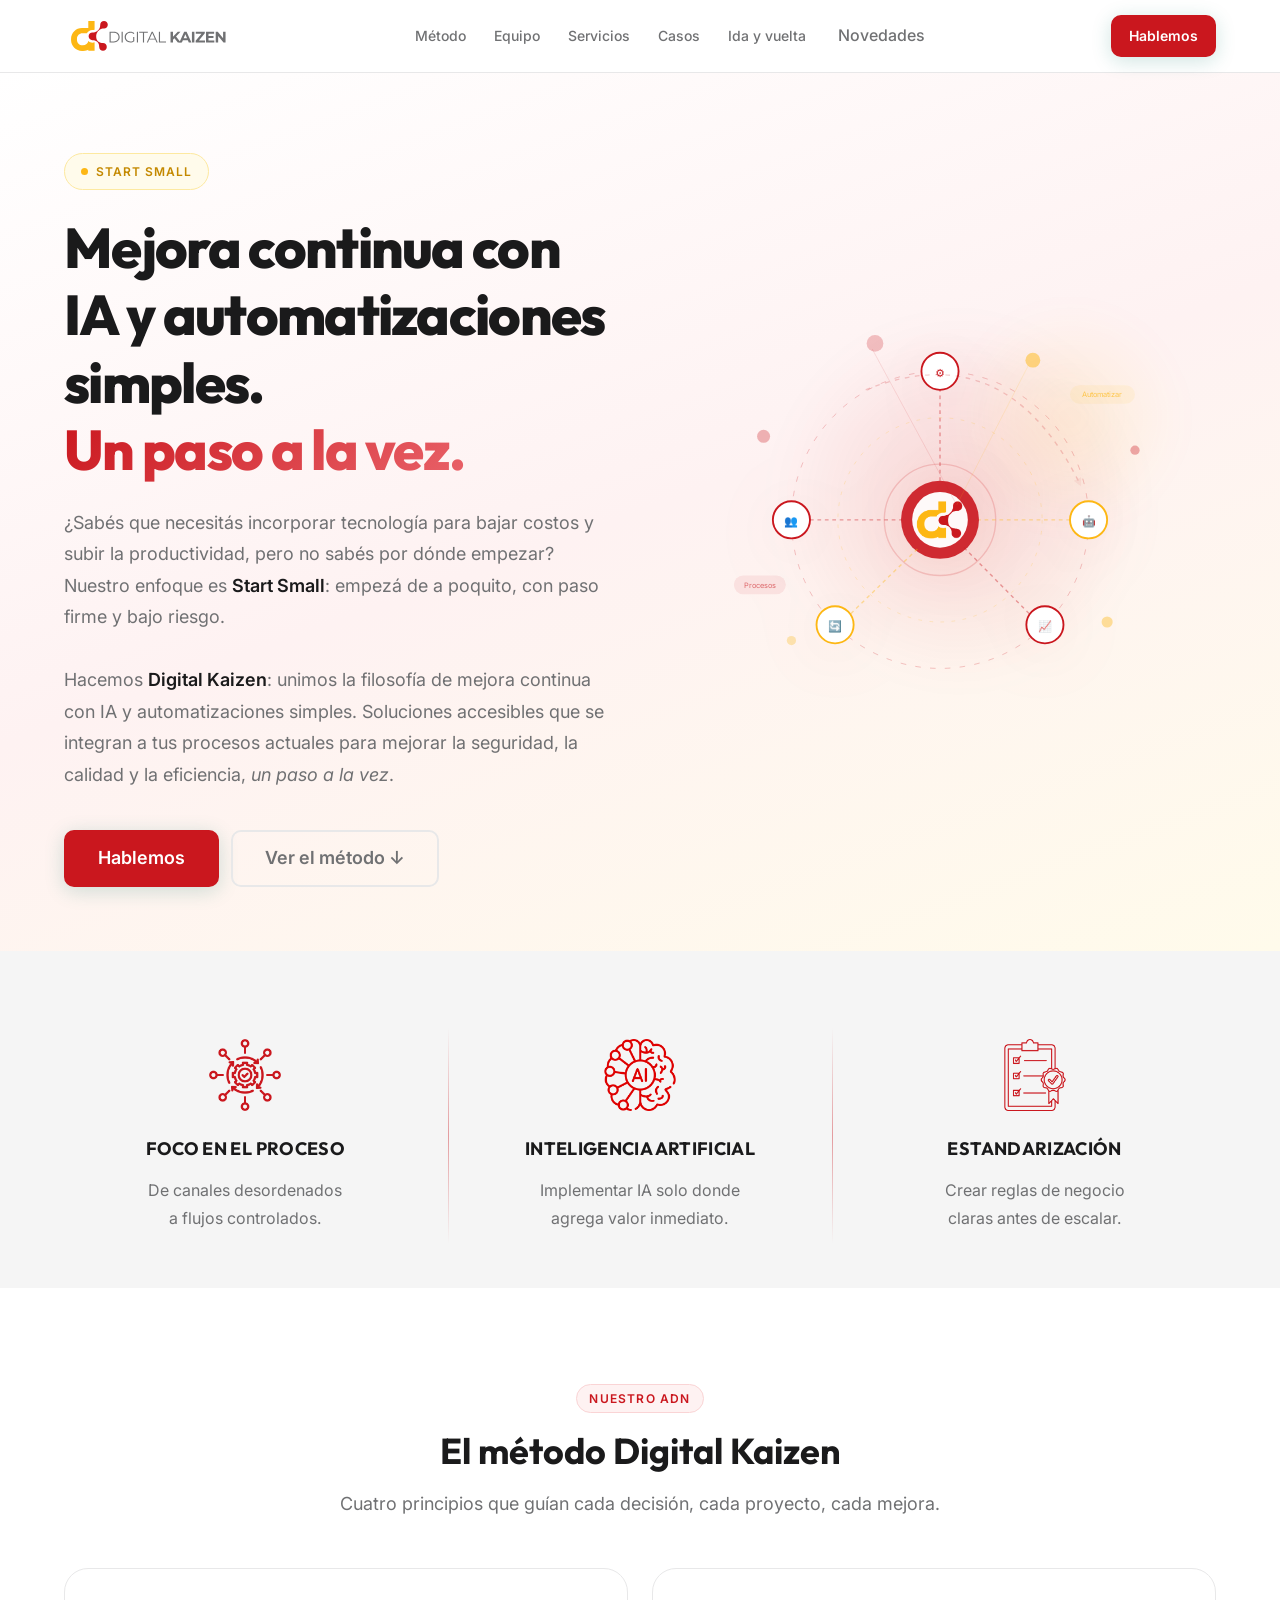
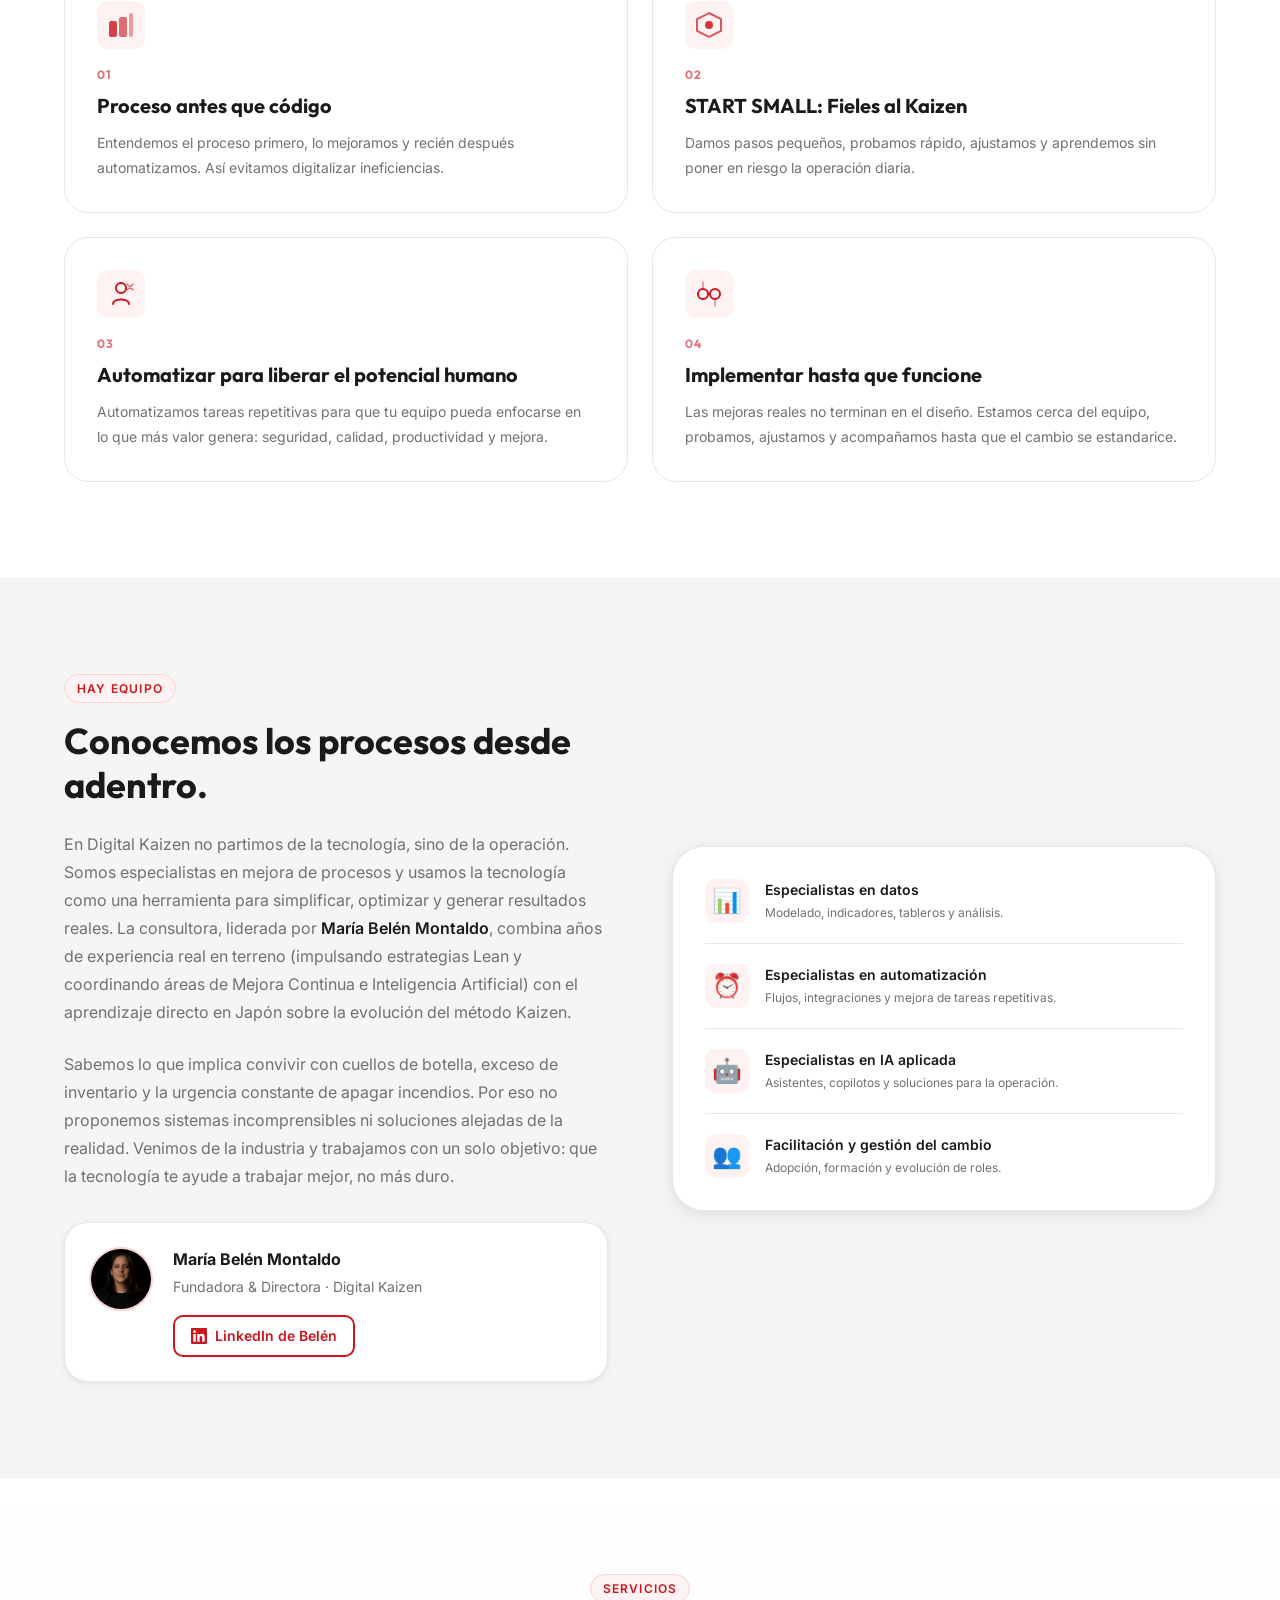
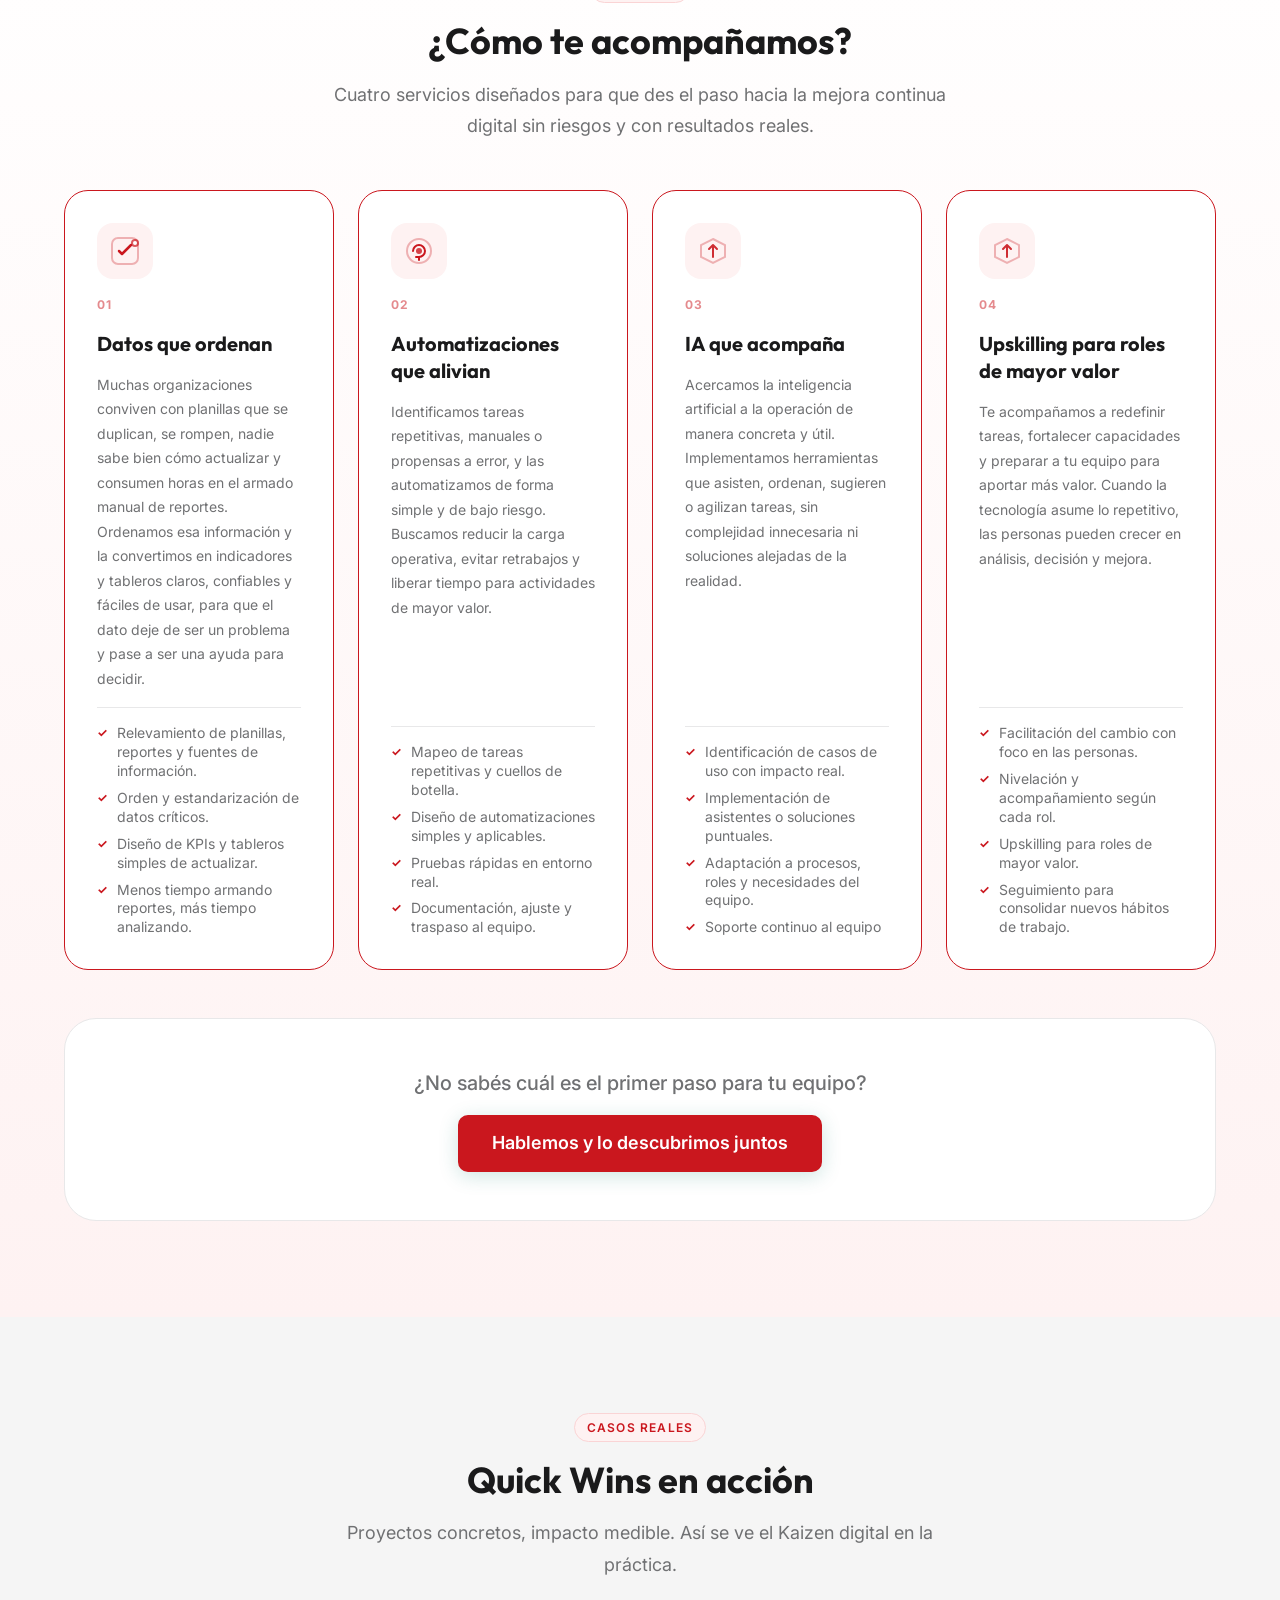
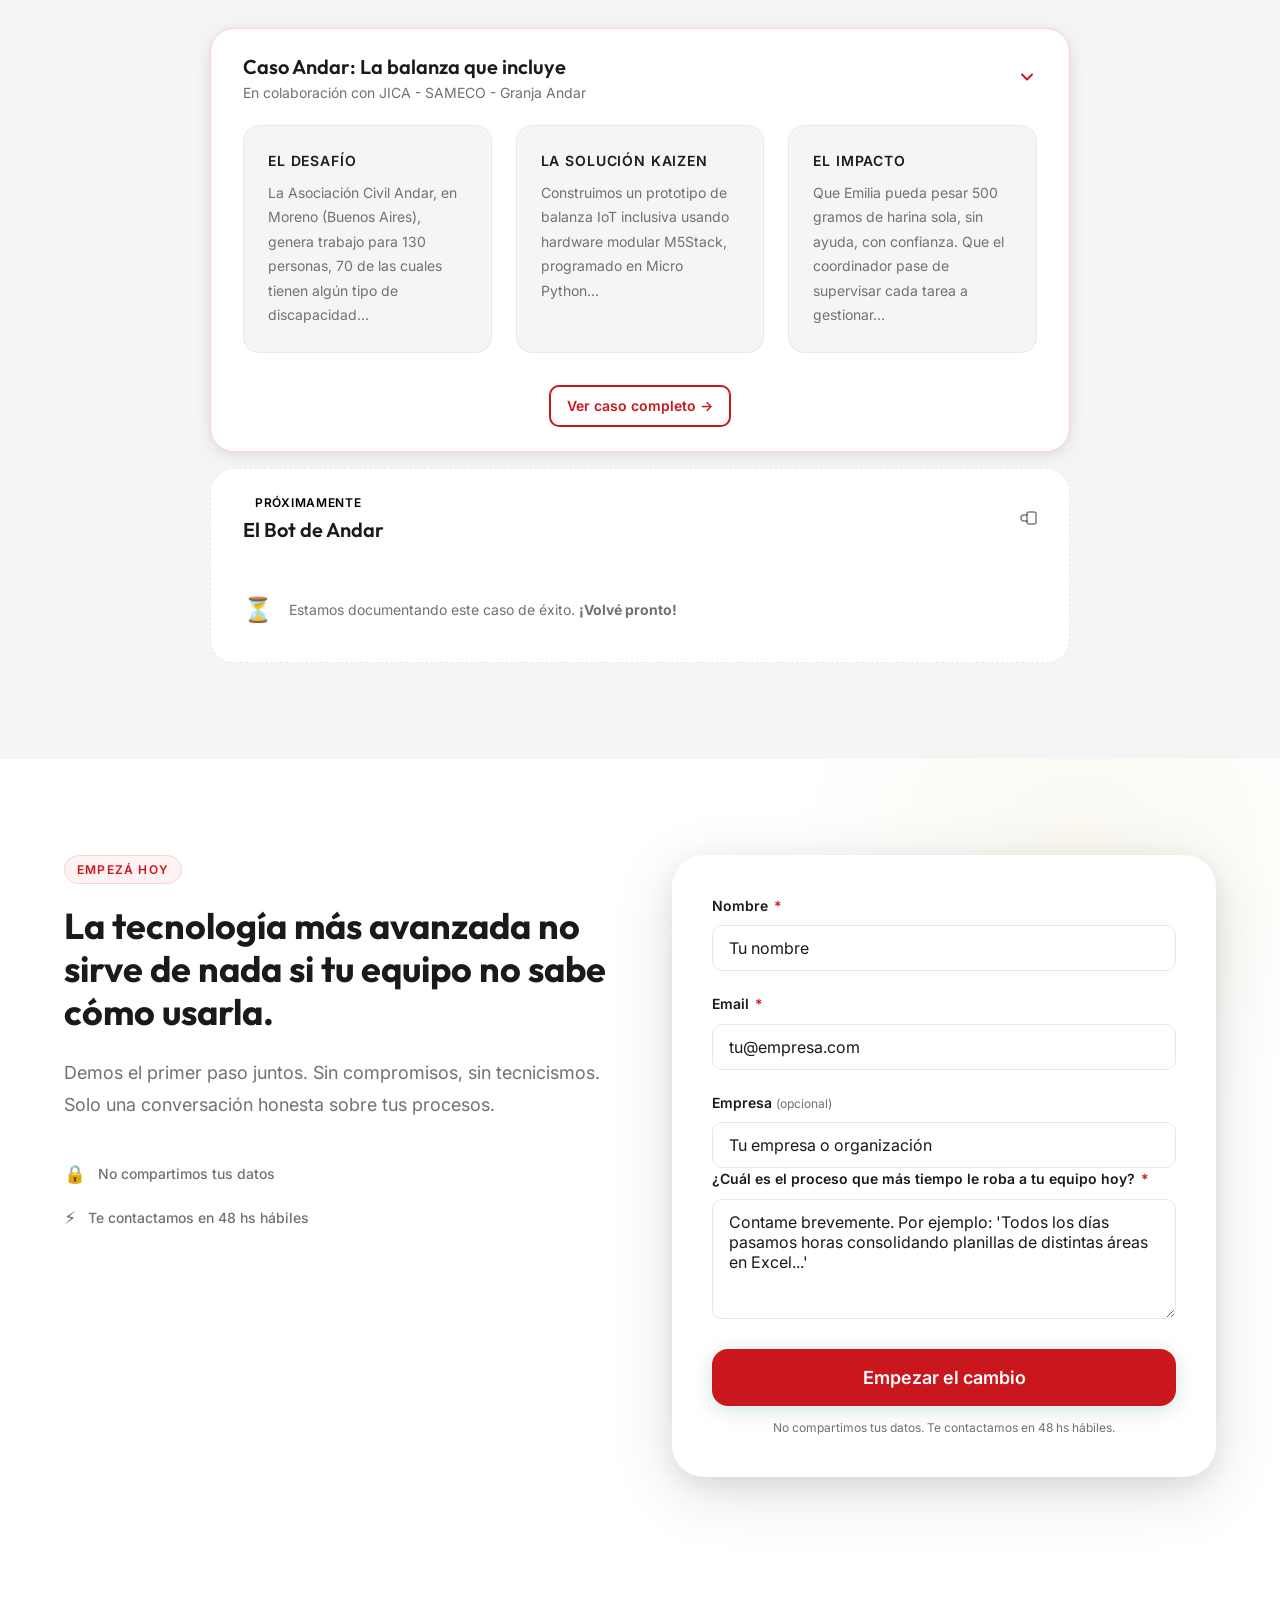
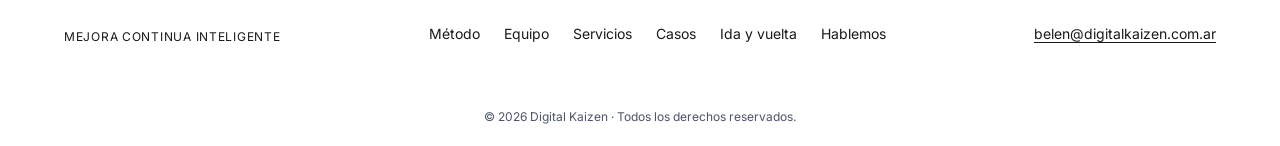
==== commit ea1cfafb: "se quito el botn que volvia al inicio" ====
--- a/index.html
+++ b/index.html
@@ -685,9 +685,7 @@
   <footer class="site-footer" role="contentinfo">
     <div class="container footer-inner">
       <div class="footer-brand">
-        <a href="#hero" class="logo footer-logo" aria-label="Digital Kaizen — volver al inicio">
-          <img src="logo.svg" alt="Digital Kaizen" class="logo-img logo-img--footer" />
-        </a>
+
         <p class="footer-tagline">Mejora Continua Inteligente</p>
       </div>
       <nav class="footer-nav" aria-label="Navegación del pie de página">
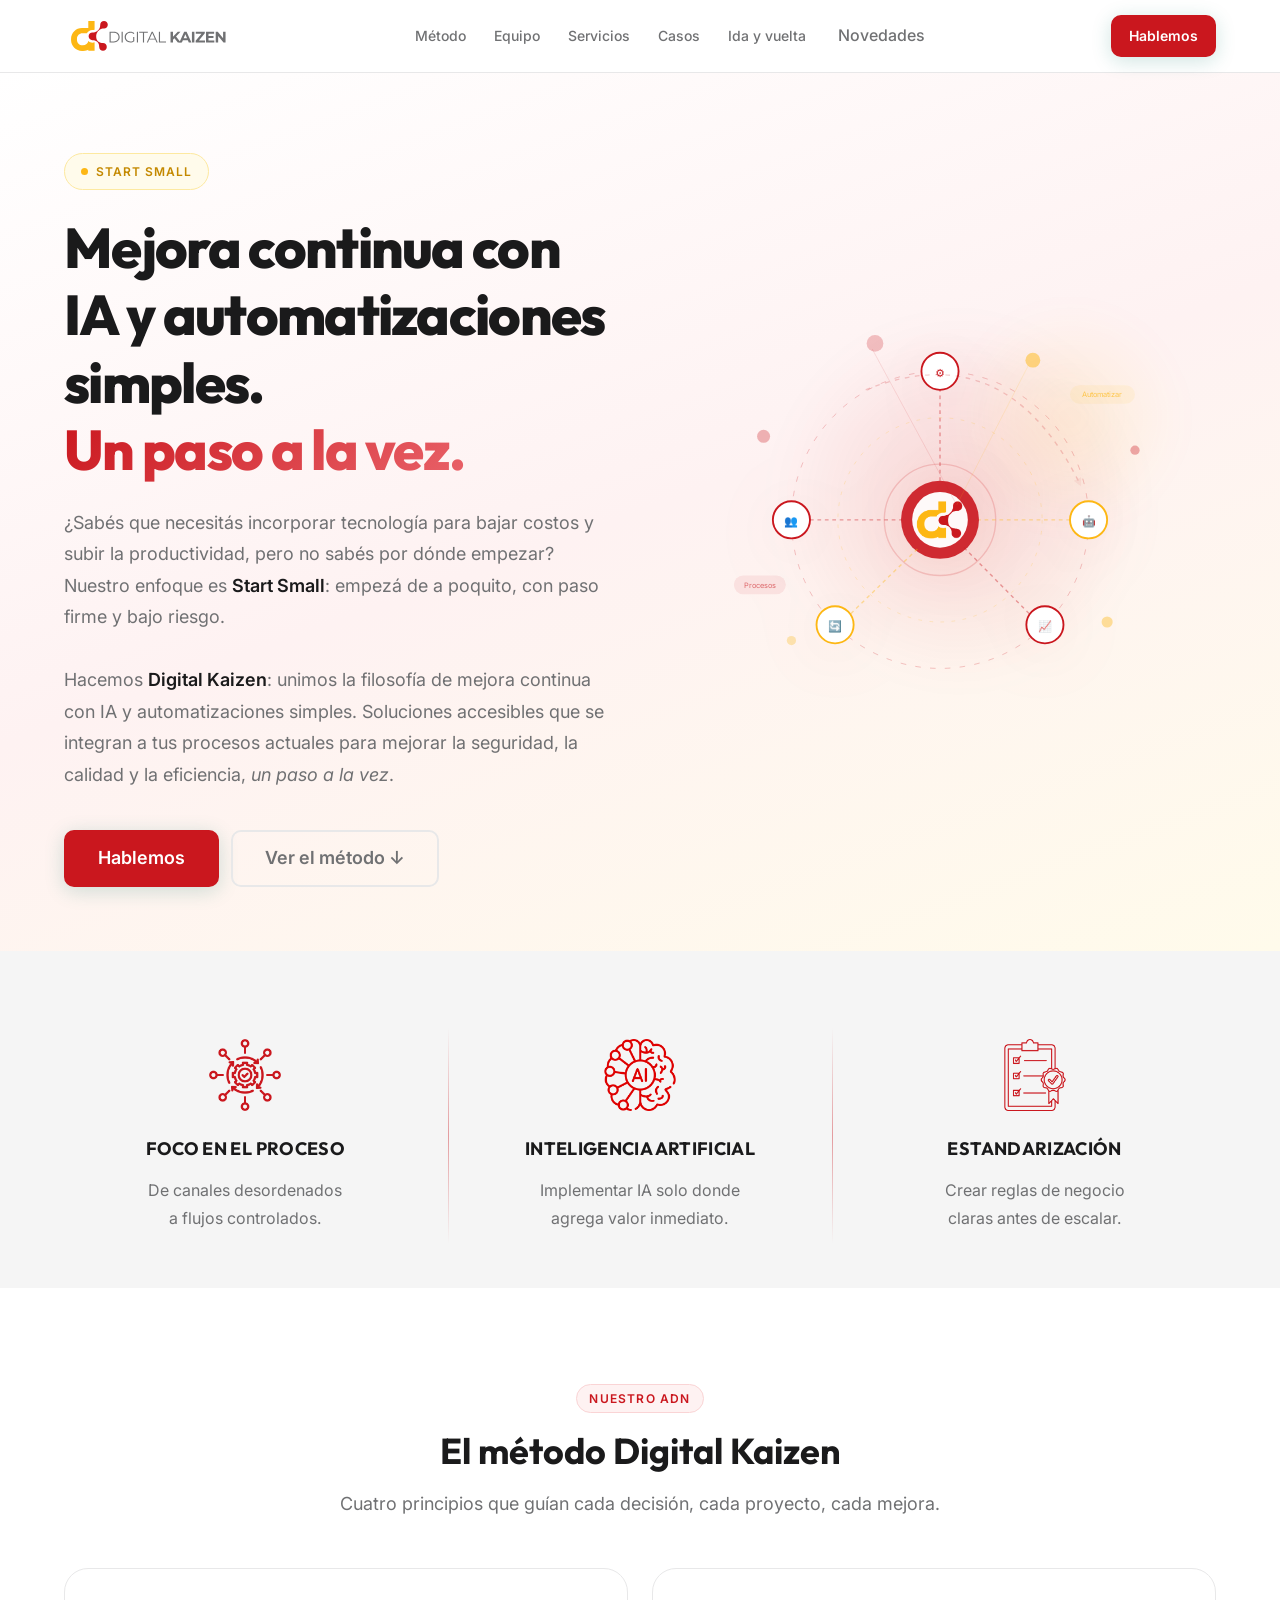
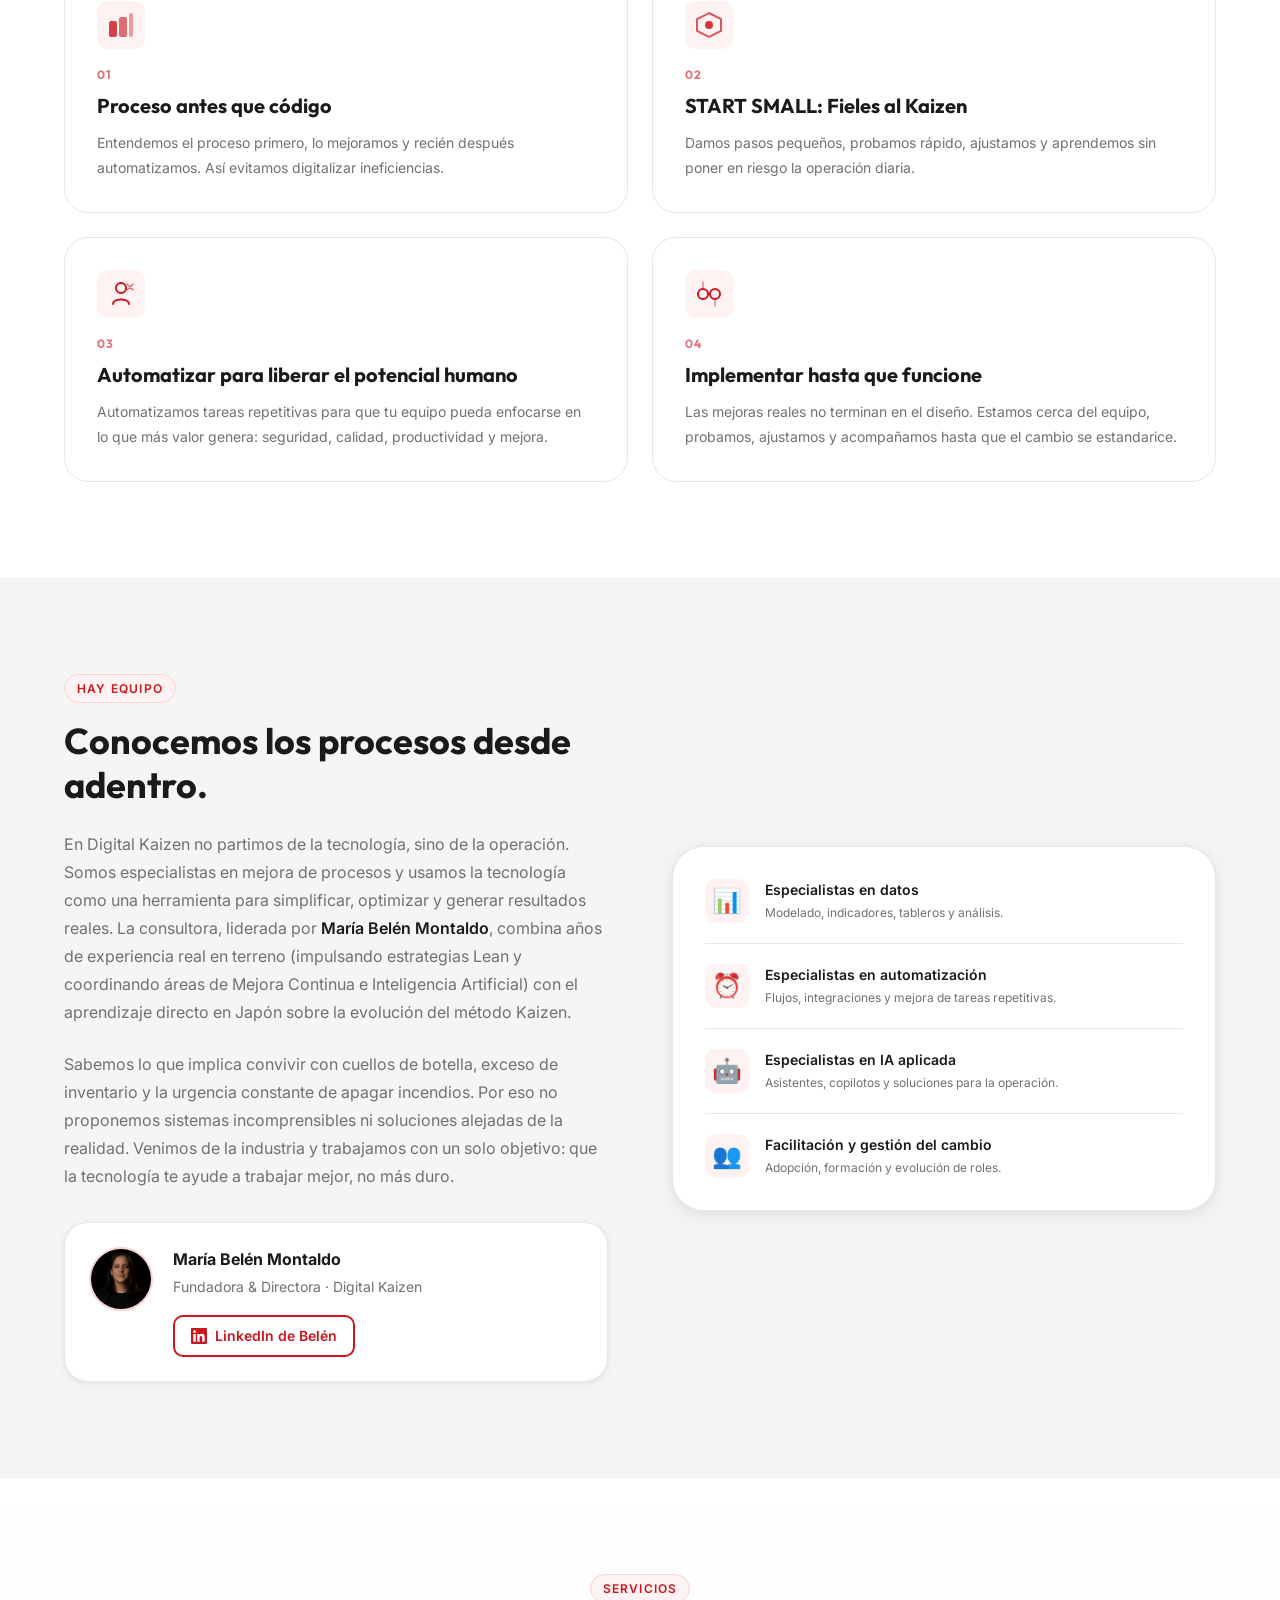
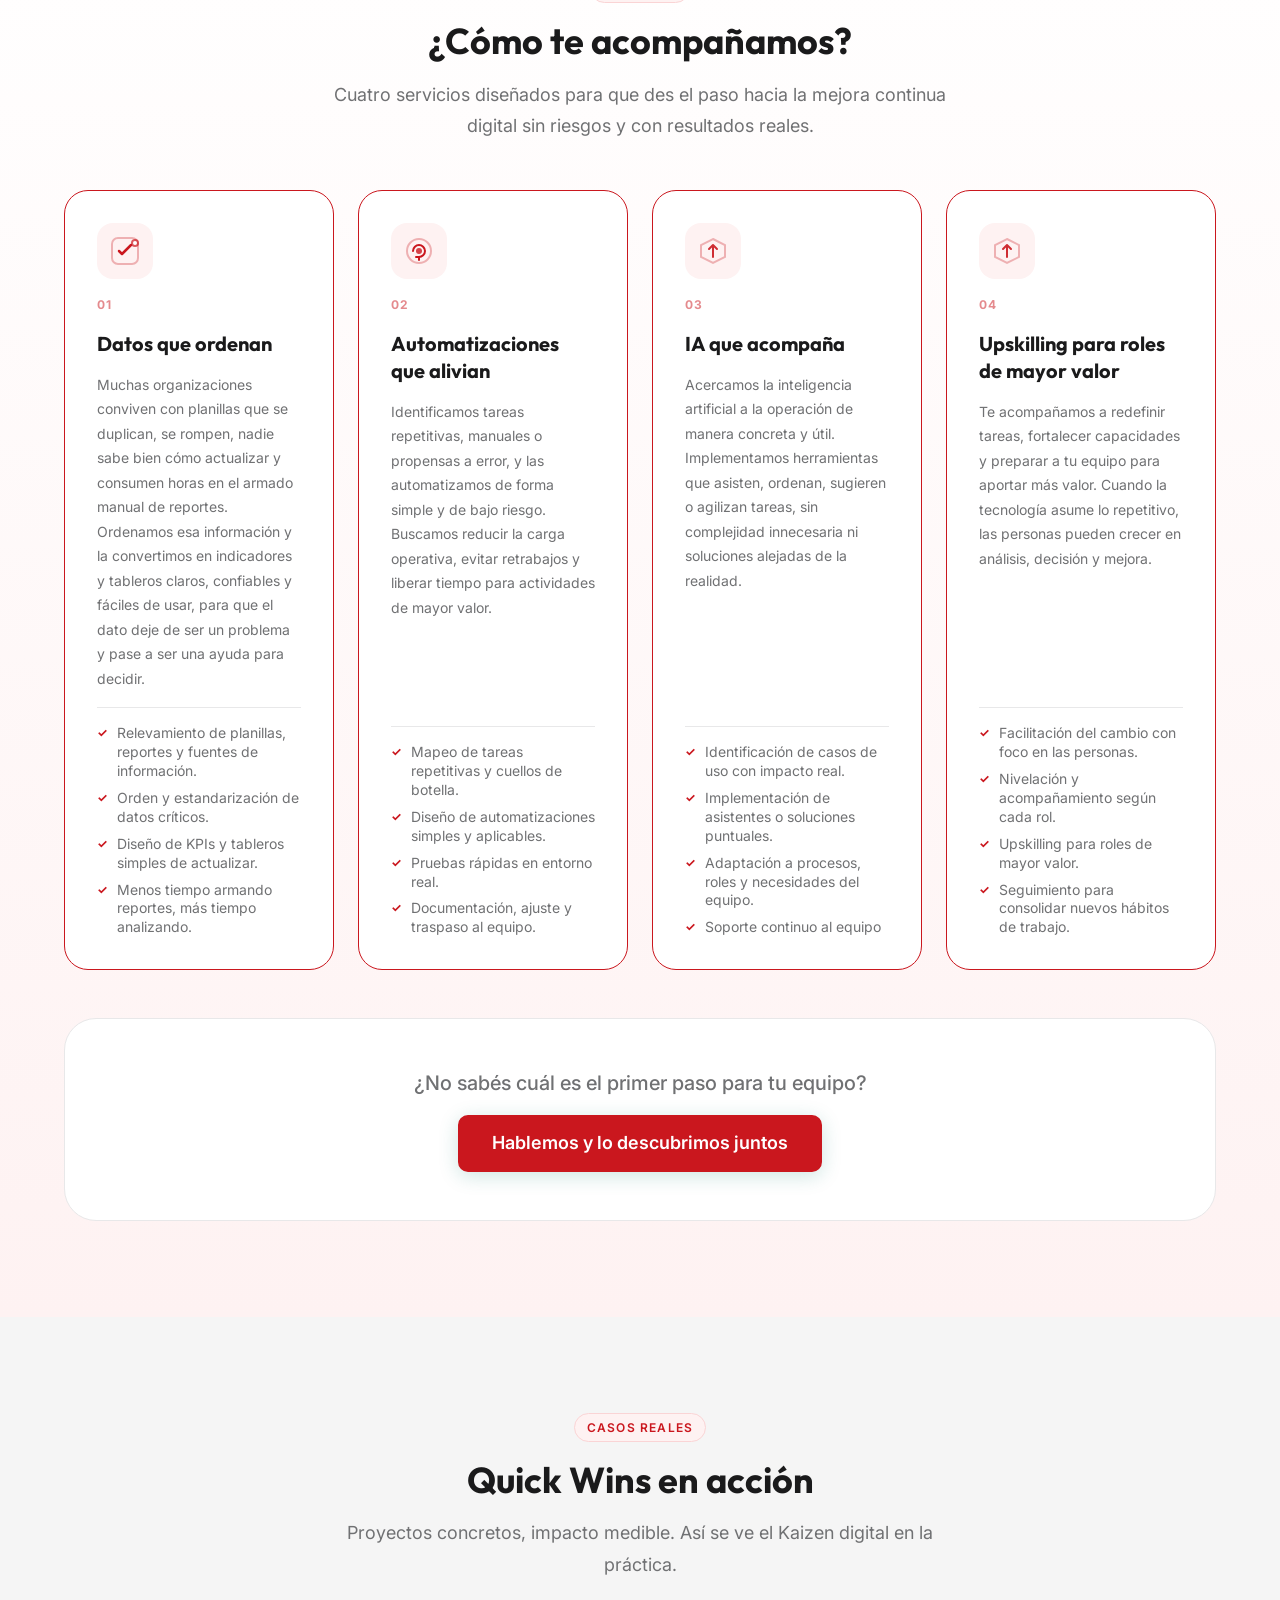
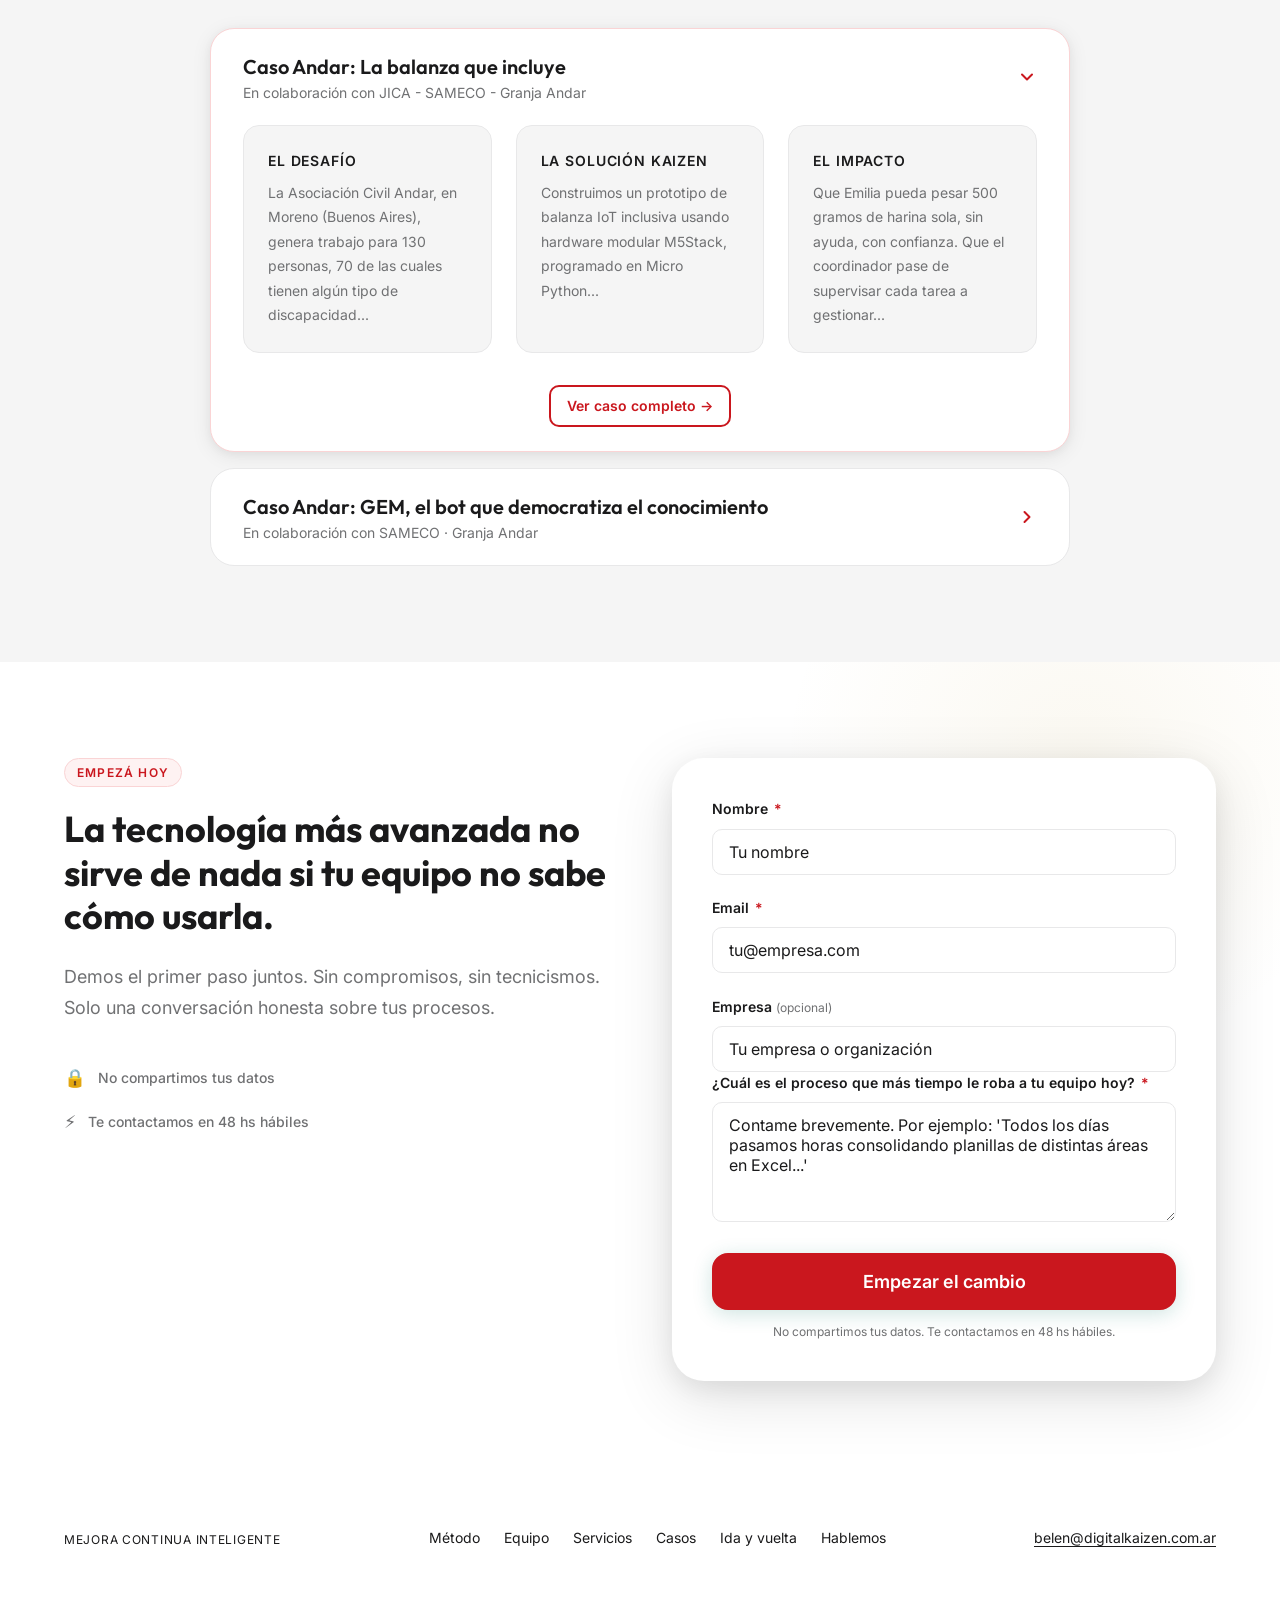
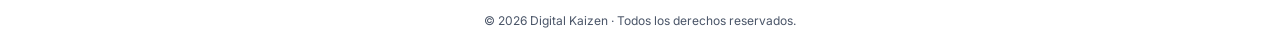
==== commit 653097c8: "mmodificaciones nuevo caso, se agrego pagina de caso 2 y modificaciones en ida y vuelta" ====
--- a/index.html
+++ b/index.html
@@ -30,7 +30,7 @@
           <li><a href="#equipo" class="nav-link">Equipo</a></li>
           <li><a href="#servicios" class="nav-link">Servicios</a></li>
           <li><a href="casos.html" class="nav-link">Casos</a></li>
-          <li><a href="#ida-y-vuelta" class="nav-link">Ida y vuelta</a></li>
+          <li><a href="ida-y-vuelta.html" class="nav-link">Ida y vuelta</a></li>
           <li><a href="#novedades" class="nav-link mobile-nav-link">Novedades</a></li>
 
         </ul>
@@ -53,7 +53,7 @@
         <li><a href="#equipo" class="nav-link mobile-nav-link">Equipo</a></li>
         <li><a href="#servicios" class="nav-link mobile-nav-link">Servicios</a></li>
         <li><a href="casos.html" class="nav-link mobile-nav-link">Casos</a></li>
-        <li><a href="#ida-y-vuelta" class="nav-link mobile-nav-link">Ida y vuelta</a></li>
+        <li><a href="ida-y-vuelta.html" class="nav-link mobile-nav-link">Ida y vuelta</a></li>
         <li><a href="#novedades" class="nav-link mobile-nav-link">Novedades</a></li>
         <li><a href="#contacto" class="btn btn-primary btn-full">Hablemos</a></li>
       </ul>
@@ -552,31 +552,46 @@
               </div>
           </article>
 
-          <!-- Caso 2: Bot de Andar (Próximamente) -->
-          <article class="accordion-item accordion-item--soon" role="listitem">
-            <button class="accordion-trigger accordion-trigger--disabled" aria-expanded="false"
-              aria-controls="caso-2-content" id="caso-2-trigger" aria-disabled="true">
-              <div class="accordion-header-inner">
-                <span class="caso-badge caso-badge--soon">Próximamente</span>
-                <span class="accordion-title">El Bot de Andar</span>
-              </div>
-              <span class="accordion-icon accordion-icon--lock" aria-hidden="true">
-                <svg width="18" height="18" viewBox="0 0 18 18" fill="none">
-                  <rect x="3" y="8" width="12" height="9" rx="2" stroke="currentColor" stroke-width="1.5" fill="none"
-                    opacity="0.5" />
-                  <path d="M6 8 V5 C6 3.34 7.34 2 9 2 C10.66 2 12 3.34 12 5 V8" stroke="currentColor" stroke-width="1.5"
-                    stroke-linecap="round" fill="none" opacity="0.5" />
+          <!-- ==================== CASO 2 ==================== -->
+          <article class="accordion-item" role="listitem">
+            <button class="accordion-trigger" aria-expanded="false" aria-controls="caso-2-content" id="caso-2-trigger">
+              <div class="accordion-header-inner"
+                style="display: flex; flex-direction: column; align-items: flex-start; gap: 0.25rem;">
+                <span class="accordion-title">Caso Andar: GEM, el bot que democratiza el conocimiento</span>
+                <span style="font-size: var(--fs-sm); color: var(--color-text-muted); font-weight: var(--fw-normal);">En
+                  colaboración con SAMECO · Granja Andar</span>
+              </div>
+              <span class="accordion-icon" aria-hidden="true">
+                <svg width="20" height="20" viewBox="0 0 20 20" fill="none">
+                  <path d="M5 7.5 L10 12.5 L15 7.5" stroke="currentColor" stroke-width="2" stroke-linecap="round"
+                    stroke-linejoin="round" />
                 </svg>
               </span>
             </button>
-            <div class="accordion-content accordion-content--soon" id="caso-2-content" aria-labelledby="caso-2-trigger"
-              role="region">
-              <div class="caso-soon-msg">
-                <div class="caso-soon-icon" aria-hidden="true">⏳</div>
-                <p>Estamos documentando este caso de éxito. <strong>¡Volvé pronto!</strong></p>
-              </div>
-            </div>
-          </article>
+            <div class="accordion-content" id="caso-2-content" aria-labelledby="caso-2-trigger" role="region">
+              <div class="caso-grid">
+                <div class="caso-block">
+                  <h4>El desafío</h4>
+                  <p>En Granja Andar trabajan con la Escala SIS (Escala de Intensidad de Apoyos), una herramienta global
+                    que permite identificar qué recursos necesita cada persona con discapacidad...</p>
+                </div>
+                <div class="caso-block">
+                  <h4>La solución Kaizen</h4>
+                  <p>En lugar de capacitar a más expertos (lento y costoso), construimos GEM: un asistente conversacional
+                    impulsado por IA, entrenado exclusivamente con los manuales oficiales...</p>
+                </div>
+                <div class="caso-block">
+                  <h4>El impacto</h4>
+                  <p>Personas sin años de experiencia técnica pueden ahora aplicar una herramienta compleja con alta
+                    precisión. El facilitador deja de luchar con rúbricas y cálculos...</p>
+                </div>
+              </div>
+              <div style="padding-bottom: 1.5rem; display: flex; justify-content: center;">
+                <a href="caso-gem.html" class="btn btn-secondary btn-sm">Ver caso completo →</a>
+              </div>
+            </div>
+          </article>
+
         </div>
 
         <!-- Empty state (hidden, shown via JS if no cases) -->
@@ -693,7 +708,7 @@
         <a href="#equipo" class="footer-link">Equipo</a>
         <a href="#servicios" class="footer-link">Servicios</a>
         <a href="casos.html" class="footer-link">Casos</a>
-        <a href="#ida-y-vuelta" class="footer-link">Ida y vuelta</a>
+        <a href="ida-y-vuelta.html" class="footer-link">Ida y vuelta</a>
         <a href="#contacto" class="footer-link">Hablemos</a>
       </nav>
       <div class="footer-contact">
